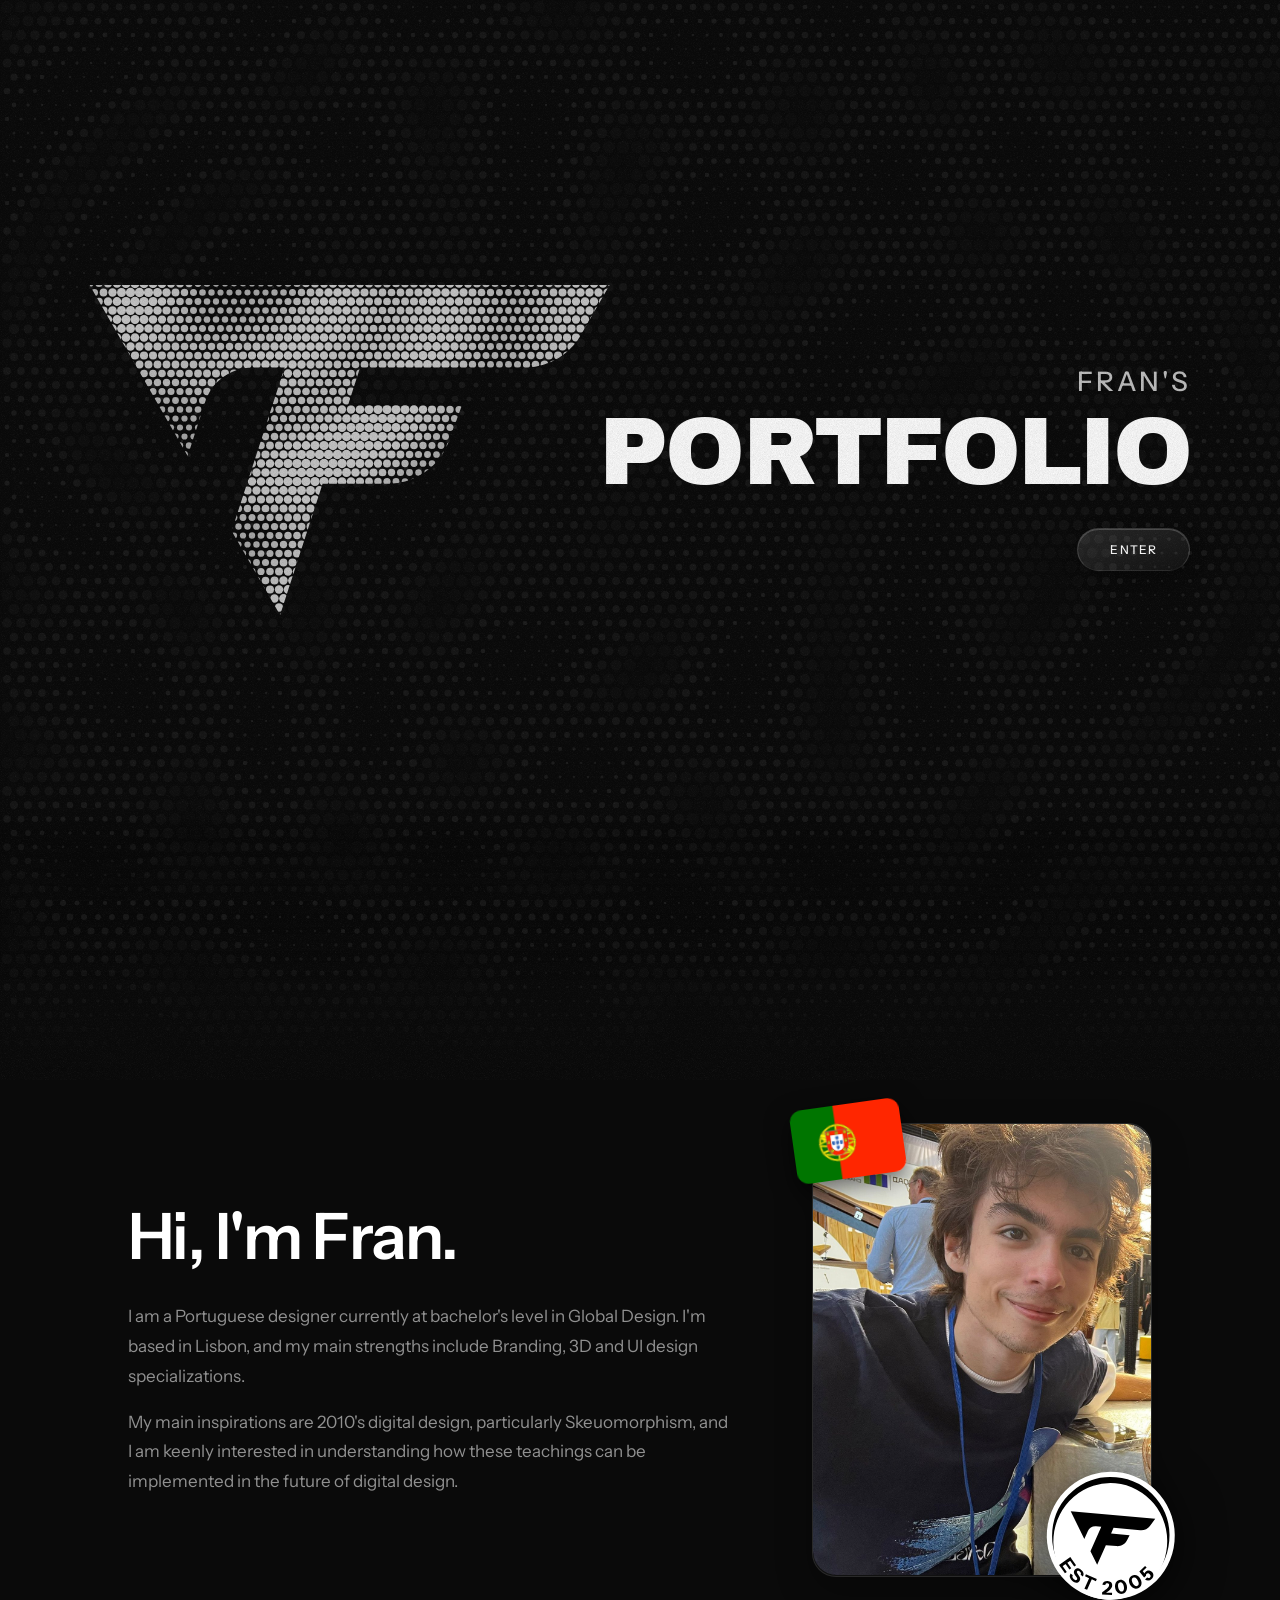
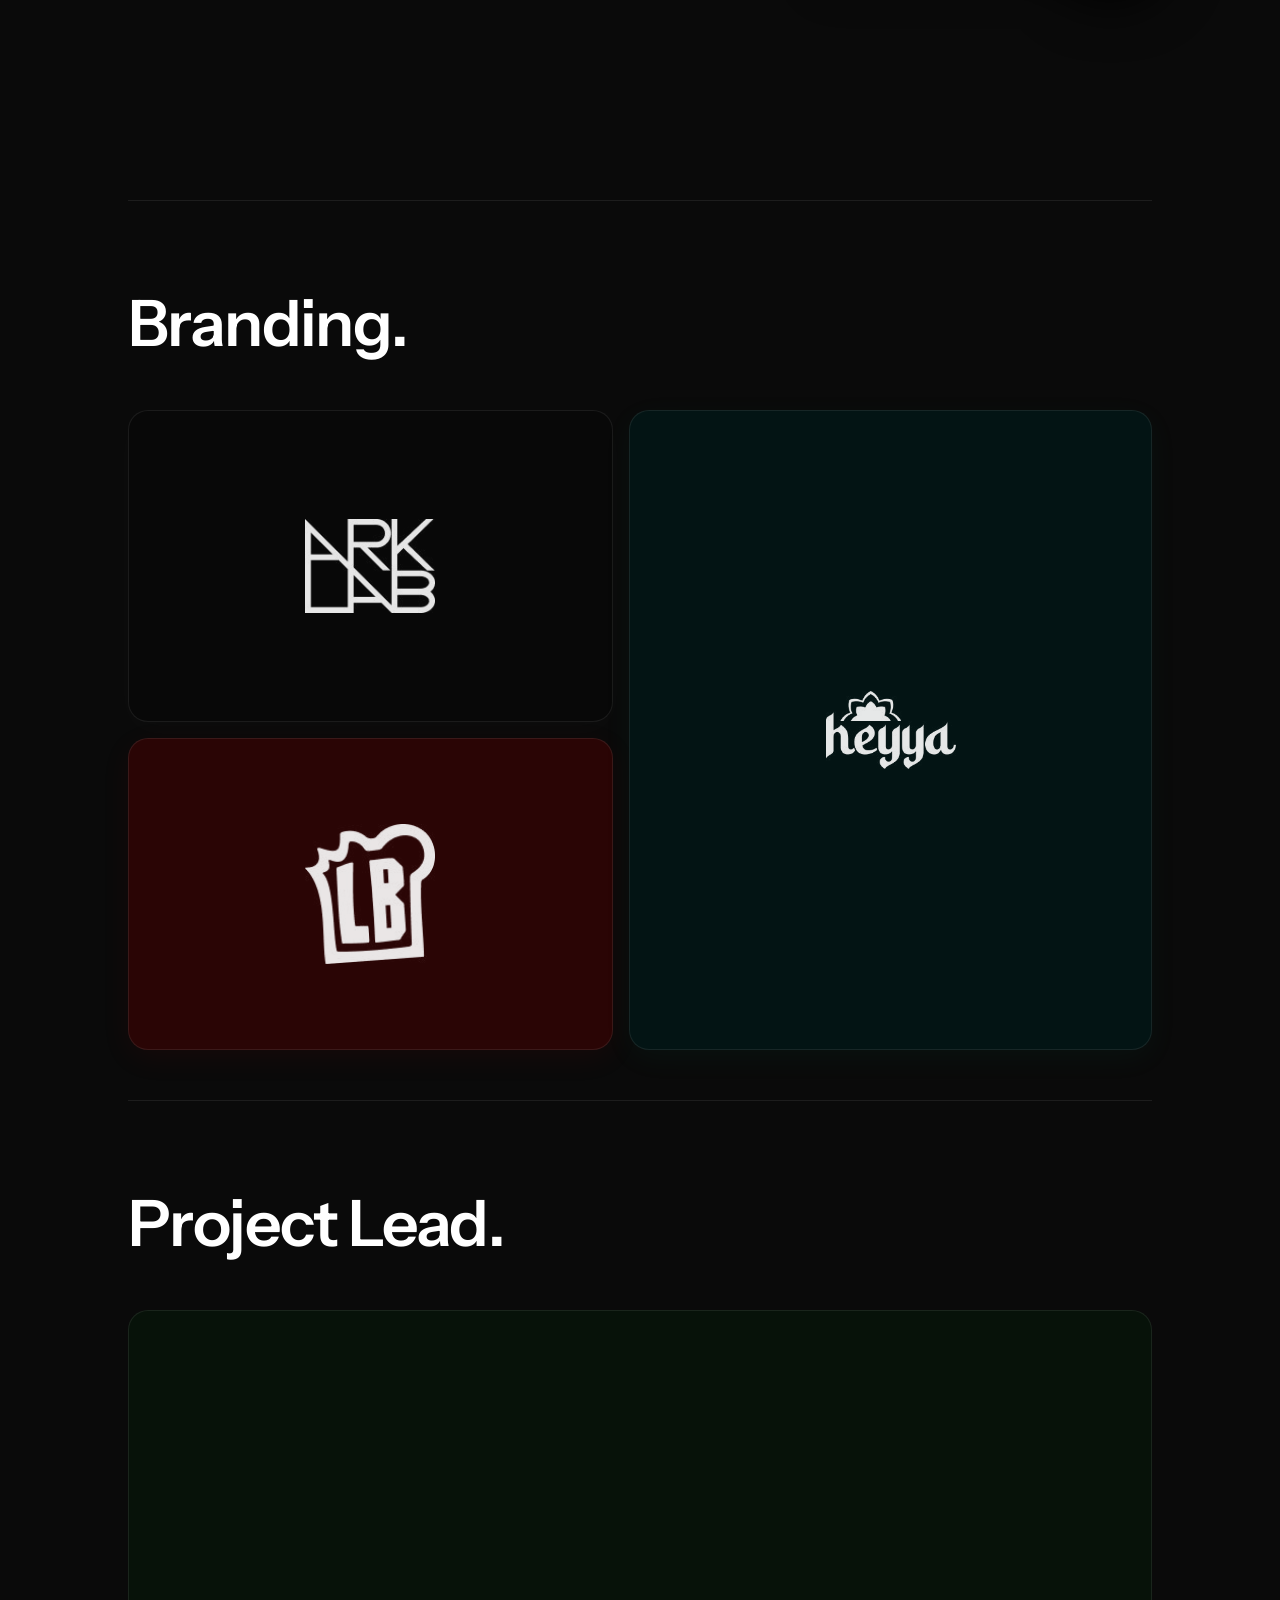
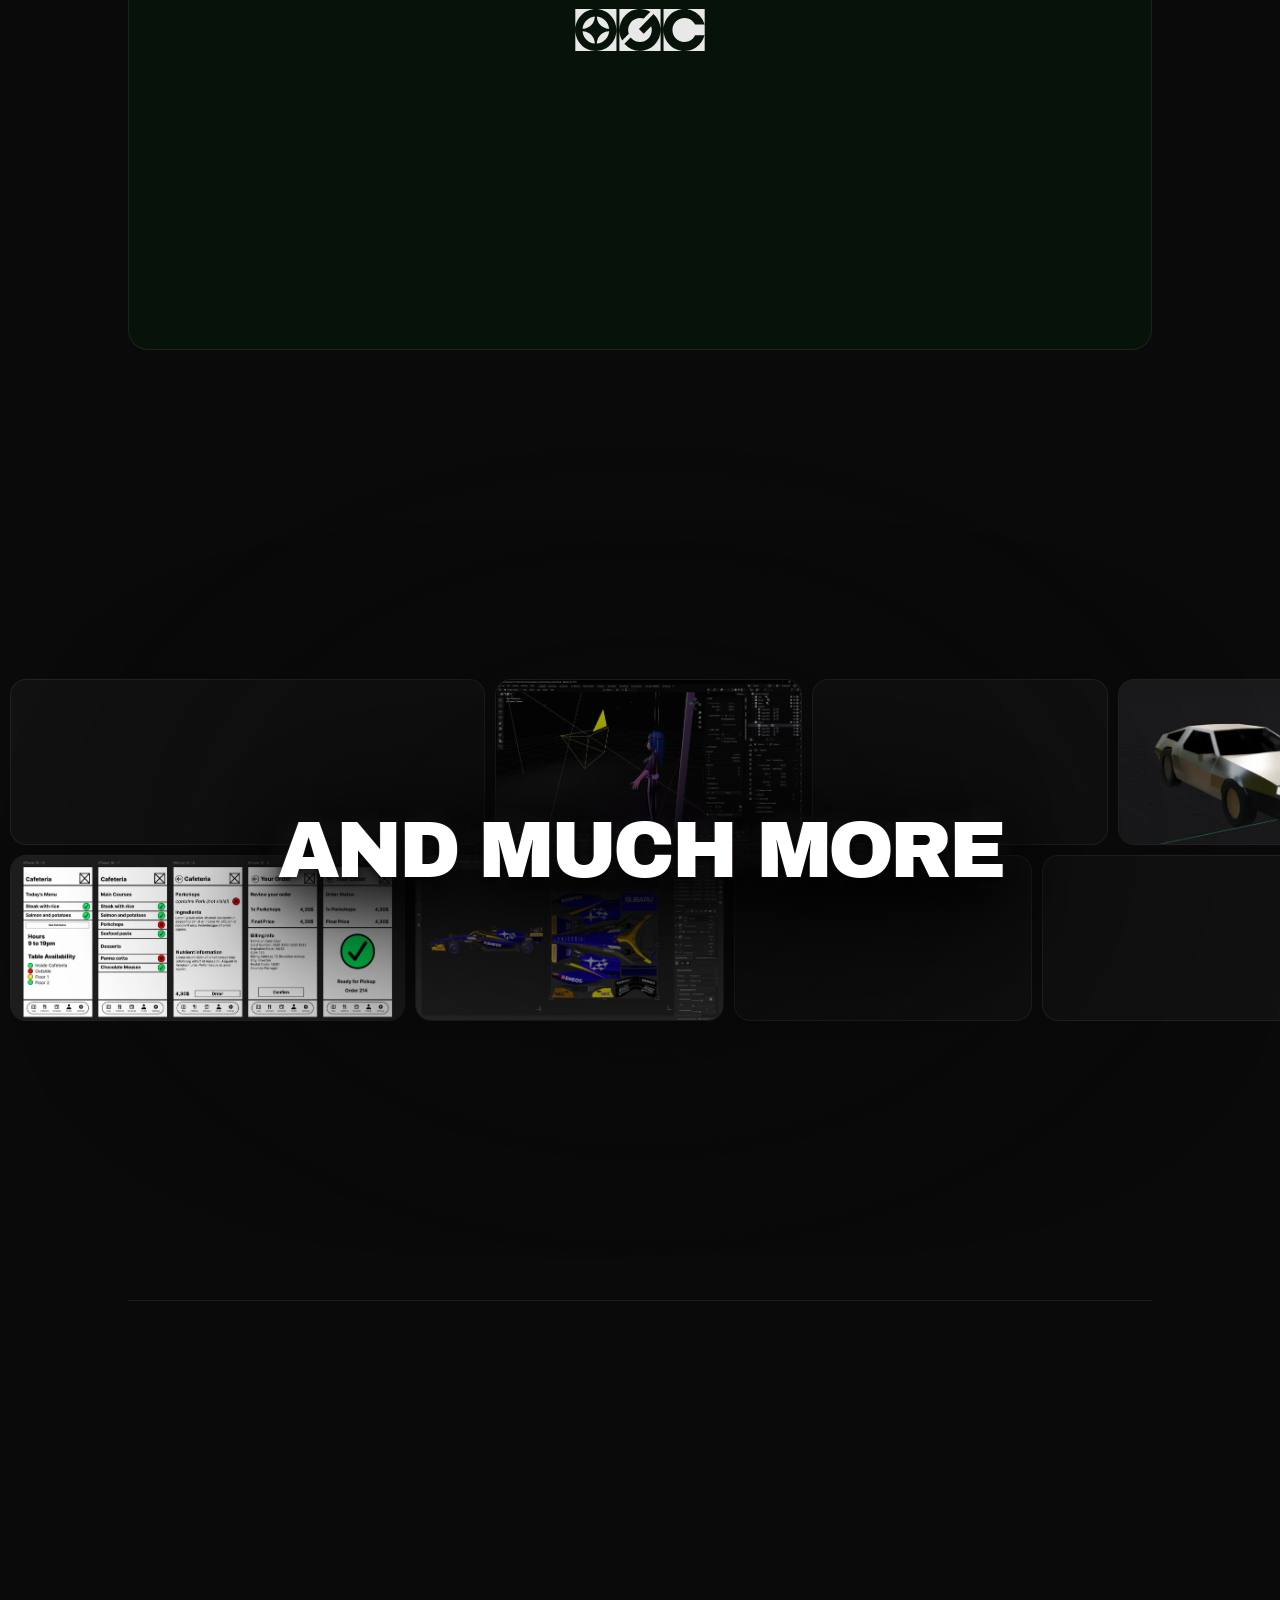
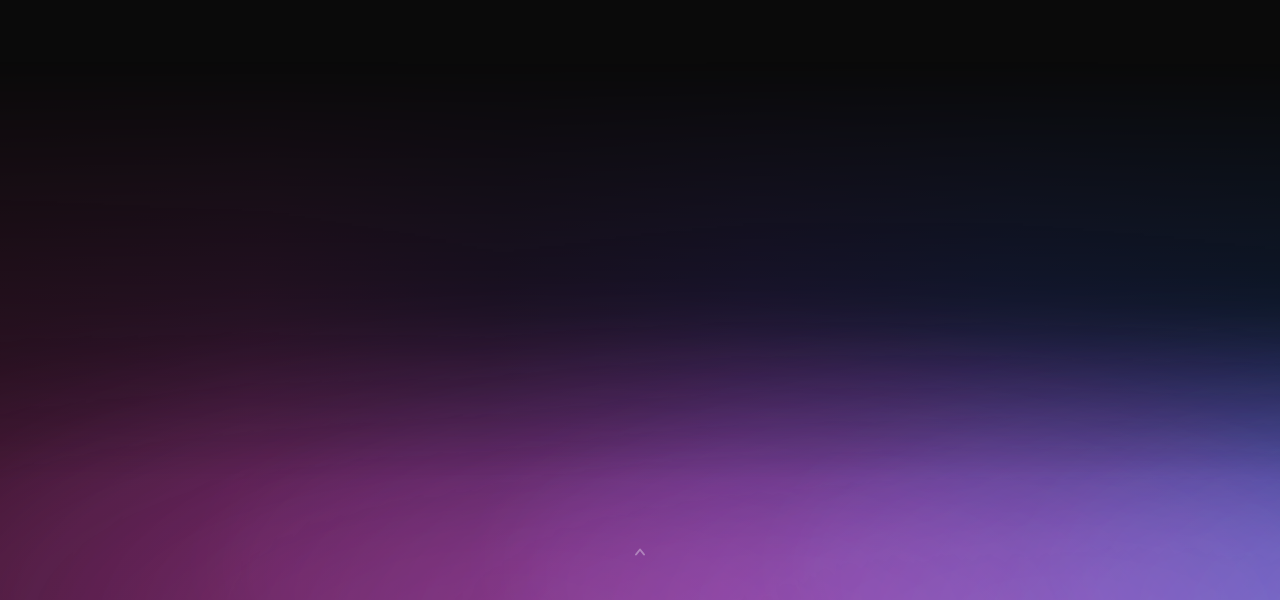
==== index.html @ d2d738ef "Drop the halftone spillover on mobile and stop its render loop #spill is the landing's halftone cont" ====
<!DOCTYPE html>
<html lang="en">
<head>
<meta charset="UTF-8">
<meta name="viewport" content="width=device-width, initial-scale=1.0">
<title>FRAN / Portfolio</title>
<link rel="icon" href="favicon.svg" type="image/svg+xml">
<link rel="icon" href="favicon-32.png" sizes="32x32" type="image/png">
<link rel="apple-touch-icon" href="apple-touch-icon.png">
<link rel="preconnect" href="https://fonts.googleapis.com">
<link rel="preconnect" href="https://fonts.gstatic.com" crossorigin>
<link href="https://fonts.googleapis.com/css2?family=Instrument+Sans:ital,wght@0,400;0,500;0,600;0,700;1,400&family=Archivo+Black&display=swap" rel="stylesheet">
<script>document.documentElement.classList.add('js');</script>
<style>
  *, *::before, *::after { box-sizing: border-box; margin: 0; padding: 0; }

  :root {
    --white: #ffffff;
    --black: #0a0a0a;
    --fg-muted: rgba(255,255,255,0.45);
    --fg-dim: rgba(255,255,255,0.2);
    --ease-out: cubic-bezier(0.22, 1, 0.36, 1);
  }

  html {
    scroll-behavior: smooth;
    scroll-snap-type: y proximity;
    scroll-padding-top: 0;
  }

  body {
    width: 100%;
    background: var(--black);
    font-family: 'Instrument Sans', sans-serif;
    color: var(--white);
    overflow-x: hidden;
  }

  /* ── Snap sections ── */
  .section {
    width: 100%;
    min-height: 100vh;
    min-height: 100svh;
    position: relative;
    scroll-snap-align: start;
    scroll-snap-stop: normal;
    scroll-margin-top: 0;
  }

  @media (min-width: 901px) and (min-height: 700px) {
    html { scroll-snap-type: y mandatory; }
    .section { scroll-snap-stop: always; }
  }

  /* ── Canvas (landing only) ── */
  #bg {
    position: absolute;
    inset: 0;
    width: 100%; height: 100%;
    z-index: 0;
    opacity: 0.82;
  }

  /* ── Full-page filmic grain ── */
  /* Oversized so the step-shifts never expose an edge; transform-only
     animation keeps it on the compositor (no per-frame JS, no repaint). */
  .grain {
    position: fixed;
    inset: -20%;
    z-index: 9999;
    pointer-events: none;
    opacity: 0.14;
    background-image: url("data:image/svg+xml,%3Csvg%20xmlns='http://www.w3.org/2000/svg'%20width='300'%20height='300'%3E%3Cfilter%20id='n'%3E%3CfeTurbulence%20type='fractalNoise'%20baseFrequency='0.9'%20numOctaves='3'%20stitchTiles='stitch'/%3E%3CfeColorMatrix%20type='saturate'%20values='0'/%3E%3CfeComponentTransfer%3E%3CfeFuncR%20type='gamma'%20amplitude='1'%20exponent='6'%20offset='0'/%3E%3CfeFuncG%20type='gamma'%20amplitude='1'%20exponent='6'%20offset='0'/%3E%3CfeFuncB%20type='gamma'%20amplitude='1'%20exponent='6'%20offset='0'/%3E%3C/feComponentTransfer%3E%3C/filter%3E%3Crect%20width='100%25'%20height='100%25'%20filter='url(%23n)'/%3E%3C/svg%3E");
    background-size: 220px 220px;
    background-repeat: repeat;
    will-change: transform;
    animation: grainShift 0.5s steps(1) infinite;
  }
  @keyframes grainShift {
    0%    { transform: translate(0, 0); }
    12.5% { transform: translate(-7%, -4%); }
    25%   { transform: translate(-3%, 6%); }
    37.5% { transform: translate(5%, -6%); }
    50%   { transform: translate(-8%, 5%); }
    62.5% { transform: translate(4%, 8%); }
    75%   { transform: translate(-5%, -7%); }
    87.5% { transform: translate(7%, 3%); }
    100%  { transform: translate(0, 0); }
  }
  @media (prefers-reduced-motion: reduce) {
    .grain { animation: none; }
  }

  /* ── Bottom colour wash ──
     A drifting aurora of coloured blooms rising from the bottom of the page.
     Sits at z-index -1 so it paints above the section's black background but
     stays behind the content, and the fixed grain layer (z 9999) still films
     over the top of it. Each bloom is its own element animated with transform
     only, so the whole thing rides the compositor — no per-frame repaint. */
  .bottom-glow {
    position: absolute;
    left: 0; right: 0; bottom: 0;
    height: min(62vh, 540px);
    z-index: -1;
    pointer-events: none;
    overflow: hidden;
    isolation: isolate;   /* keep the screen blending inside this layer */
    -webkit-mask-image: linear-gradient(to top, #000 0%, #000 22%, transparent 100%);
    mask-image: linear-gradient(to top, #000 0%, #000 22%, transparent 100%);
  }
  /* Continuous base sheet — the "body" of the substance. It never moves, so
     the field stays unbroken even when the drifting blooms thin out. */
  .bottom-glow::before {
    content: '';
    position: absolute;
    inset: 0;
    background: linear-gradient(95deg,
      rgba(150,42,112,0.30)  0%,
      rgba(168,55,160,0.28) 21%,
      rgba(140,68,205,0.22)  39%,
      rgba(105,78,232,0.26) 58%,
      rgba(66,98,246,0.26)   77%,
      rgba(42,118,255,0.22) 100%);
  }
  /* Blooms are wide, soft ellipses that sit mostly below the fold — only their
     diffuse upper halo shows, so no individual shape is readable. They light
     the sheet from underneath rather than floating on top of it. */
  .bottom-glow span {
    position: absolute;
    bottom: -38%;
    /* Oversized past the container for the same reason as .top-glow: an
       ellipse whose edge falls inside the visible area reads as a circle
       regardless of how gently its alpha ramps down. */
    /* Wide enough that the left/right edges sit off-screen, but not so tall
       that more of the bloom lands in the opaque part of the mask than before
       — that was washing out the contact form. The bottom edge is hidden by
       the -38% offset, the top by the mask's fade. */
    width: clamp(760px, 130vw, 1800px);
    height: clamp(360px, 54vh, 720px);
    border-radius: 50%;
    filter: blur(26px);
    /* colours add like light where they overlap, so the seams between blooms
       read as new hues rather than muddy stacked alpha */
    mix-blend-mode: screen;
    will-change: transform, opacity;
    /* a wandering circuit (not a ping-pong) so it never parks at an extreme,
       plus an offset brightness pulse so the colour mix keeps shifting */
    animation:
      glowDrift var(--dur) ease-in-out var(--delay) infinite,
      glowPulse calc(var(--dur) * 0.55) ease-in-out var(--delay) infinite alternate;
  }
  @keyframes glowDrift {
    0%   { transform: translate3d(0, 0, 0) scale(1); }
    25%  { transform: translate3d(var(--dx), var(--dy), 0) scale(var(--s1)); }
    50%  { transform: translate3d(calc(var(--dx) * -0.55), calc(var(--dy) * 1.5), 0) scale(var(--s2)); }
    75%  { transform: translate3d(calc(var(--dx) * -1), calc(var(--dy) * 0.35), 0) scale(var(--s1)); }
    100% { transform: translate3d(0, 0, 0) scale(1); }
  }
  @keyframes glowPulse {
    from { opacity: 0.62; }
    to   { opacity: 1; }
  }
  .bottom-glow span:nth-child(1) {
    left: -25%; --dur: 13s; --delay:  -2s; --dx:  11vw; --dy:  -7vh; --s1: 1.18; --s2: 0.90;
    background: radial-gradient(ellipse at 50% 62%,
      rgba(150,42,112,0.42) 0%,
      rgba(150,42,112,0.344) 20%,
      rgba(150,42,112,0.235) 38%,
      rgba(150,42,112,0.139) 55%,
      rgba(150,42,112,0.067) 70%,
      rgba(150,42,112,0.021) 84%,
      rgba(150,42,112,0) 100%);
  }
  .bottom-glow span:nth-child(2) {
    left: -5%;  --dur: 17s; --delay:  -7s; --dx: -10vw; --dy:  -9vh; --s1: 1.22; --s2: 0.88;
    background: radial-gradient(ellipse at 50% 62%,
      rgba(168,55,160,0.4) 0%,
      rgba(168,55,160,0.328) 20%,
      rgba(168,55,160,0.224) 38%,
      rgba(168,55,160,0.132) 55%,
      rgba(168,55,160,0.064) 70%,
      rgba(168,55,160,0.02) 84%,
      rgba(168,55,160,0) 100%);
  }
  .bottom-glow span:nth-child(3) {
    left: 18%;  --dur: 15s; --delay: -11s; --dx:  13vw; --dy:  -6vh; --s1: 1.15; --s2: 0.93;
    background: radial-gradient(ellipse at 50% 62%,
      rgba(140,68,205,0.34) 0%,
      rgba(140,68,205,0.279) 20%,
      rgba(140,68,205,0.19) 38%,
      rgba(140,68,205,0.112) 55%,
      rgba(140,68,205,0.054) 70%,
      rgba(140,68,205,0.017) 84%,
      rgba(140,68,205,0) 100%);
  }
  .bottom-glow span:nth-child(4) {
    left: 40%;  --dur: 19s; --delay:  -4s; --dx: -12vw; --dy:  -8vh; --s1: 1.20; --s2: 0.89;
    background: radial-gradient(ellipse at 50% 62%,
      rgba(105,78,232,0.38) 0%,
      rgba(105,78,232,0.312) 20%,
      rgba(105,78,232,0.213) 38%,
      rgba(105,78,232,0.125) 55%,
      rgba(105,78,232,0.061) 70%,
      rgba(105,78,232,0.019) 84%,
      rgba(105,78,232,0) 100%);
  }
  .bottom-glow span:nth-child(5) {
    left: 62%;  --dur: 14s; --delay: -13s; --dx:  10vw; --dy: -10vh; --s1: 1.17; --s2: 0.91;
    background: radial-gradient(ellipse at 50% 62%,
      rgba(66,98,246,0.38) 0%,
      rgba(66,98,246,0.312) 20%,
      rgba(66,98,246,0.213) 38%,
      rgba(66,98,246,0.125) 55%,
      rgba(66,98,246,0.061) 70%,
      rgba(66,98,246,0.019) 84%,
      rgba(66,98,246,0) 100%);
  }
  .bottom-glow span:nth-child(6) {
    left: 82%;  --dur: 16s; --delay:  -9s; --dx: -11vw; --dy:  -6vh; --s1: 1.19; --s2: 0.90;
    background: radial-gradient(ellipse at 50% 62%,
      rgba(42,118,255,0.32) 0%,
      rgba(42,118,255,0.262) 20%,
      rgba(42,118,255,0.179) 38%,
      rgba(42,118,255,0.106) 55%,
      rgba(42,118,255,0.051) 70%,
      rgba(42,118,255,0.016) 84%,
      rgba(42,118,255,0) 100%);
  }
  @media (prefers-reduced-motion: reduce) {
    .section-chevron svg { animation: none; }
    .bottom-glow span { animation: none; }
    .top-glow span { animation: none; }
  }

  /* ── Mobile hero top wash ──
     The mirror of .bottom-glow: same signature palette, same drifting blooms,
     flipped so the light spills down from the top edge instead of up from the
     bottom. Mobile only — the desktop hero keeps its halftone canvas, which is
     switched off on small screens because the ripple interaction it exists for
     is pointer-only and never fires on touch. Reuses the glowPulse keyframes
     already defined above; only the drift needed a downward variant. */
  .top-glow {
    display: none;
    position: absolute;
    left: 0; right: 0; top: 0;
    height: min(56vh, 440px);
    z-index: 0;
    pointer-events: none;
    overflow: hidden;
    isolation: isolate;
    -webkit-mask-image: linear-gradient(to bottom, #000 0%, #000 18%, transparent 100%);
    mask-image: linear-gradient(to bottom, #000 0%, #000 18%, transparent 100%);
  }
  @media (max-width: 900px) {
    .top-glow { display: block; }
  }
  .top-glow::before {
    content: '';
    position: absolute;
    inset: 0;
    background: linear-gradient(95deg,
      rgba(150,42,112,0.34)  0%,
      rgba(168,55,160,0.32) 21%,
      rgba(140,68,205,0.26)  39%,
      rgba(105,78,232,0.30) 58%,
      rgba(66,98,246,0.30)   77%,
      rgba(42,118,255,0.26) 100%);
  }
  .top-glow span {
    position: absolute;
    top: -38%;
    /* Deliberately larger than the container. At the old size the ellipses
       were smaller than the area they sat in, so their outer edge landed on
       screen and read as a visible circle no matter how soft the ramp was.
       Oversizing pushes every edge outside the mask; the blur then removes
       the residual Mach banding where two blooms cross. */
    width: clamp(560px, 155vw, 1250px);
    height: clamp(420px, 78vh, 820px);
    border-radius: 50%;
    filter: blur(26px);
    mix-blend-mode: screen;
    will-change: transform, opacity;
    animation:
      topGlowDrift var(--dur) ease-in-out var(--delay) infinite,
      glowPulse calc(var(--dur) * 0.55) ease-in-out var(--delay) infinite alternate;
  }
  @keyframes topGlowDrift {
    0%   { transform: translate3d(0, 0, 0) scale(1); }
    25%  { transform: translate3d(var(--dx), var(--dy), 0) scale(var(--s1)); }
    50%  { transform: translate3d(calc(var(--dx) * -0.55), calc(var(--dy) * 1.5), 0) scale(var(--s2)); }
    75%  { transform: translate3d(calc(var(--dx) * -1), calc(var(--dy) * 0.35), 0) scale(var(--s1)); }
    100% { transform: translate3d(0, 0, 0) scale(1); }
  }
  .top-glow span:nth-child(1) {
    left: -28%; --dur: 13s; --delay:  -2s; --dx:  11vw; --dy:  6vh; --s1: 1.18; --s2: 0.90;
    background: radial-gradient(ellipse at 50% 38%,
      rgba(150,42,112,0.46) 0%,
      rgba(150,42,112,0.377) 20%,
      rgba(150,42,112,0.258) 38%,
      rgba(150,42,112,0.152) 55%,
      rgba(150,42,112,0.074) 70%,
      rgba(150,42,112,0.023) 84%,
      rgba(150,42,112,0) 100%);
  }
  .top-glow span:nth-child(2) {
    left: -8%;  --dur: 17s; --delay:  -7s; --dx: -10vw; --dy:  8vh; --s1: 1.22; --s2: 0.88;
    background: radial-gradient(ellipse at 50% 38%,
      rgba(168,55,160,0.44) 0%,
      rgba(168,55,160,0.361) 20%,
      rgba(168,55,160,0.246) 38%,
      rgba(168,55,160,0.145) 55%,
      rgba(168,55,160,0.07) 70%,
      rgba(168,55,160,0.022) 84%,
      rgba(168,55,160,0) 100%);
  }
  .top-glow span:nth-child(3) {
    left: 14%;  --dur: 15s; --delay: -11s; --dx:  13vw; --dy:  5vh; --s1: 1.15; --s2: 0.93;
    background: radial-gradient(ellipse at 50% 38%,
      rgba(140,68,205,0.38) 0%,
      rgba(140,68,205,0.312) 20%,
      rgba(140,68,205,0.213) 38%,
      rgba(140,68,205,0.125) 55%,
      rgba(140,68,205,0.061) 70%,
      rgba(140,68,205,0.019) 84%,
      rgba(140,68,205,0) 100%);
  }
  .top-glow span:nth-child(4) {
    left: 38%;  --dur: 19s; --delay:  -4s; --dx: -12vw; --dy:  7vh; --s1: 1.20; --s2: 0.89;
    background: radial-gradient(ellipse at 50% 38%,
      rgba(105,78,232,0.42) 0%,
      rgba(105,78,232,0.344) 20%,
      rgba(105,78,232,0.235) 38%,
      rgba(105,78,232,0.139) 55%,
      rgba(105,78,232,0.067) 70%,
      rgba(105,78,232,0.021) 84%,
      rgba(105,78,232,0) 100%);
  }
  .top-glow span:nth-child(5) {
    left: 60%;  --dur: 14s; --delay: -13s; --dx:  10vw; --dy:  9vh; --s1: 1.17; --s2: 0.91;
    background: radial-gradient(ellipse at 50% 38%,
      rgba(66,98,246,0.42) 0%,
      rgba(66,98,246,0.344) 20%,
      rgba(66,98,246,0.235) 38%,
      rgba(66,98,246,0.139) 55%,
      rgba(66,98,246,0.067) 70%,
      rgba(66,98,246,0.021) 84%,
      rgba(66,98,246,0) 100%);
  }
  .top-glow span:nth-child(6) {
    left: 80%;  --dur: 16s; --delay:  -9s; --dx: -11vw; --dy:  6vh; --s1: 1.19; --s2: 0.90;
    background: radial-gradient(ellipse at 50% 38%,
      rgba(42,118,255,0.36) 0%,
      rgba(42,118,255,0.295) 20%,
      rgba(42,118,255,0.202) 38%,
      rgba(42,118,255,0.119) 55%,
      rgba(42,118,255,0.058) 70%,
      rgba(42,118,255,0.018) 84%,
      rgba(42,118,255,0) 100%);
  }

  /* ── Nav (hidden on landing, shown from about onward) ── */
  nav {
    position: fixed;
    top: 0; left: 0; right: 0;
    z-index: 200;
    display: flex;
    align-items: center;
    justify-content: space-between;
    padding: 20px 40px;
    transform: translateY(-100%);
    transition: transform 0.4s ease;
  }
  nav.visible {
    transform: translateY(0);
  }

  .nav-left {
    display: flex;
    align-items: center;
    gap: 18px;
  }

  .nav-page-title {
    font-size: clamp(22px, 3vw, 38px);
    font-weight: 700;
    font-family: 'Archivo Black', sans-serif;
    color: var(--white);
    letter-spacing: -0.02em;
    line-height: 1;
    text-transform: uppercase;
    opacity: 0;
    transform: translateY(6px);
    transition: opacity 0.3s ease, transform 0.3s ease;
  }
  .nav-page-title.visible {
    opacity: 1;
    transform: translateY(0);
  }

  .nav-links a.active {
    background: rgba(255,255,255,0.12);
    border-color: rgba(255,255,255,0.5);
    box-shadow:
      inset 0 1px 0 rgba(255,255,255,0.3),
      0 0 12px rgba(255,255,255,0.25),
      0 0 28px rgba(255,255,255,0.12),
      0 0 60px rgba(255,255,255,0.06);
  }

  .logo-circle {
    width: 44px; height: 44px;
    border-radius: 50%;
    background: #111;
    border: 1px solid rgba(255,255,255,0.2);
    display: flex; align-items: center; justify-content: center;
    overflow: hidden;
    flex-shrink: 0;
    padding: 5px;
  }
  .logo-circle img {
    width: 100%; height: 100%;
    object-fit: contain;
    display: block;
    /* Optical centering: the mark is top-heavy (centroid well above its
       bounding-box center), so nudge it down to sit balanced in the frame.
       Percentage resolves against the image's own height, so the nudge
       scales with the circle (44px desktop / 40px mobile) instead of
       over-correcting at the smaller size. */
    transform: translateY(9.4%);
  }

  .nav-right {
    display: flex;
    align-items: center;
    gap: 12px;
  }
  /* Collapse is transform-only (translate + opacity, both compositor
     properties) — no layout work per frame, so it can't stutter against
     the canvas loop. The pills and the toggle slide right together by
     --nav-collapse-dx; the pills exit through the clip / viewport edge.
     The 80px padding + negative margin gives the permanent overflow clip
     headroom on every side, so the active pill's glow (60px spread) is
     never cut off — no clip toggling, no pop. */
  .nav-links-collapse {
    overflow: hidden;
    padding: 80px;
    margin: -80px;
    pointer-events: none; /* the oversized box must not block the toggle */
    opacity: 1;
    transition: opacity 0.35s ease;
  }
  nav.nav-collapsed .nav-links-collapse {
    opacity: 0;
    /* keep pills tabbable-off once the slide finishes */
    visibility: hidden;
    transition: opacity 0.35s ease, visibility 0s linear 0.5s;
  }
  .nav-links {
    display: flex;
    gap: 8px;
    list-style: none;
    translate: 0 0;
    transition: translate 0.5s var(--ease-out);
  }
  nav.nav-collapsed .nav-links { translate: var(--nav-collapse-dx, 0px) 0; }
  nav:not(.nav-collapsed) .nav-links a { pointer-events: auto; }
  .nav-links li { flex: 0 0 auto; }
  .nav-links a {
    display: block;
    padding: 9px 20px;
    border-radius: 999px;
    border: 1px solid rgba(255,255,255,0.15);
    border-bottom-color: rgba(255,255,255,0.06);
    background: linear-gradient(160deg, rgba(255,255,255,0.13) 0%, rgba(255,255,255,0.04) 100%);
    box-shadow:
      inset 0 1px 0 rgba(255,255,255,0.22),
      inset 0 -1px 0 rgba(0,0,0,0.2),
      0 4px 16px rgba(0,0,0,0.35);
    color: var(--white);
    text-decoration: none;
    font-size: 13px;
    font-weight: 500;
    letter-spacing: 0.04em;
    text-transform: uppercase;
    backdrop-filter: blur(28px) saturate(180%) brightness(1.1);
    -webkit-backdrop-filter: blur(28px) saturate(180%) brightness(1.1);
    transition: background 0.2s, border-color 0.2s, box-shadow 0.2s;
  }
  .nav-links a:hover {
    background: linear-gradient(160deg, rgba(255,255,255,0.2) 0%, rgba(255,255,255,0.08) 100%);
    border-color: rgba(255,255,255,0.28);
    box-shadow:
      inset 0 1px 0 rgba(255,255,255,0.32),
      inset 0 -1px 0 rgba(0,0,0,0.15),
      0 6px 24px rgba(0,0,0,0.45);
  }

  /* Nav collapse toggle — ghost button: just a quiet chevron, no chrome.
     Same 40px hit area, but it only reveals itself on hover. */
  .nav-toggle {
    display: inline-flex;
    align-items: center;
    justify-content: center;
    flex-shrink: 0;
    width: 40px; height: 40px;
    padding: 0;
    border-radius: 999px;
    border: none;
    background: transparent;
    color: rgba(255,255,255,0.35);
    cursor: pointer;
    translate: 0 0;
    transition: color 0.2s, background 0.2s, transform 0.2s, translate 0.5s var(--ease-out);
  }
  /* slides right in sync with the pills, landing flush where they ended */
  nav.nav-collapsed .nav-toggle { translate: var(--nav-collapse-dx, 0px) 0; }
  .nav-toggle:hover {
    color: rgba(255,255,255,0.9);
    background: rgba(255,255,255,0.06);
  }
  .nav-toggle:active { transform: scale(0.94); }
  .nav-toggle:focus-visible {
    outline: 1px solid rgba(255,255,255,0.4);
    outline-offset: 2px;
    color: rgba(255,255,255,0.9);
  }
  /* When collapsed it's the only control left — keep it findable */
  nav.nav-collapsed .nav-toggle { color: rgba(255,255,255,0.55); }

  /* Back-to-top — same ghost language as the nav toggle, pinned at the
     bottom of the last section; native anchor + smooth scroll */
  .back-to-top {
    position: absolute;
    left: 50%;
    /* env() keeps this clear of the browser's own bottom chrome on mobile,
       where a toolbar that appears on scroll would otherwise sit on top of it.
       The 0px fallback means desktop is unaffected. */
    bottom: calc(28px + env(safe-area-inset-bottom, 0px));
    translate: -50% 0;
    display: inline-flex;
    align-items: center;
    justify-content: center;
    width: 40px; height: 40px;
    border-radius: 999px;
    color: rgba(255,255,255,0.35);
    transition: color 0.2s, background 0.2s, transform 0.2s;
  }
  .back-to-top:hover {
    color: rgba(255,255,255,0.9);
    background: rgba(255,255,255,0.06);
  }
  .back-to-top:active { transform: scale(0.94); }

  /* Section-to-section chevron — the same ghost circle as the two controls
     above, so it reads as part of the set rather than a new kind of button.
     Mobile only: on desktop the nav pills already do this, and the sections
     are one viewport tall there anyway. Pinned to the bottom of its own
     section rather than the viewport, so on the taller sections (about, work)
     it appears exactly when you reach the end of the content — which is when
     you'd want it — instead of hovering over text you're still reading. */
  .section-chevron {
    display: none;
    position: absolute;
    left: 50%;
    bottom: 20px;
    translate: -50% 0;
    align-items: center;
    justify-content: center;
    width: 44px; height: 44px;
    border-radius: 999px;
    color: rgba(255,255,255,0.35);
    /* Above .bento-overlay (z-index 4), which is inset:0 across its whole
       section and would otherwise paint its vignette over the chevron. */
    z-index: 6;
    transition: color 0.2s, background 0.2s;
  }
  .section-chevron:active {
    color: rgba(255,255,255,0.9);
    background: rgba(255,255,255,0.06);
  }
  .section-chevron:focus-visible {
    outline: 1px solid rgba(255,255,255,0.4);
    outline-offset: 2px;
    color: rgba(255,255,255,0.9);
  }
  @media (max-width: 900px) {
    .section-chevron { display: inline-flex; }
    /* Clear of the browser's bottom toolbar, same reasoning as .back-to-top. */
    .section-chevron { bottom: calc(32px + env(safe-area-inset-bottom, 0px)); }
    /* #contact's bottom padding is set further down, next to the other mobile
       #contact rule — a base #contact rule later in this stylesheet carries
       the same specificity, so anything set here loses on source order. */
    .back-to-top { bottom: calc(92px + env(safe-area-inset-bottom, 0px)); }
  }
  /* A slow nudge rather than a bounce — enough to read as "there's more below"
     without competing with the content above it. */
  .section-chevron svg { animation: chevronNudge 2.6s ease-in-out infinite; }
  @keyframes chevronNudge {
    0%, 100% { transform: translateY(0); }
    50%      { transform: translateY(3px); }
  }
  .back-to-top:focus-visible {
    outline: 1px solid rgba(255,255,255,0.4);
    outline-offset: 2px;
    color: rgba(255,255,255,0.9);
  }
  .nav-toggle svg {
    display: block;
    transition: transform 0.45s var(--ease-out);
  }
  /* Chevron points right when expanded (collapse →), flips left when collapsed */
  nav.nav-collapsed .nav-toggle svg { transform: rotate(180deg); }

  @media (prefers-reduced-motion: reduce) {
    .nav-links-collapse, .nav-links, .nav-toggle, .nav-toggle svg { transition: none; }
  }

  /* ── Landing section ── */
  #landing {
    display: flex;
    flex-direction: column;
    overflow: hidden;
  }

  .hero {
    flex: 1;
    display: flex;
    flex-direction: column;
    justify-content: center;
    align-items: flex-end;
    padding: 120px 7% 80px;
    text-align: right;
    position: relative;
    z-index: 1;
  }

  /* The F mark, shown only on mobile. On desktop the halftone canvas draws it
     into the background; with that canvas off on small screens it has to be a
     real element, so the hero can compose it with the title as one group
     instead of the two sitting at opposite ends of the screen. */
  .hero-mark {
    display: none;
    width: clamp(112px, 34vw, 168px);
    height: auto;
    margin-bottom: clamp(24px, 5vh, 40px);
    opacity: 0.96;
  }

  .hero-title {
    font-size: clamp(52px, 7.5vw, 110px);
    font-weight: 600;
    line-height: 1.0;
    letter-spacing: -0.03em;
    margin: 0 0 28px;
    opacity: 0;
    transform: translateY(12px);
    filter: blur(4px);
    font-family: 'Instrument Sans', sans-serif;
    animation: heroReveal 0.68s 0.12s var(--ease-out) forwards;
  }
  .hero-title .greeting {
    display: block;
    font-size: 0.28em;
    font-weight: 500;
    letter-spacing: 0.1em;
    color: rgba(255,255,255,0.75);
    text-transform: uppercase;
    font-family: 'Instrument Sans', sans-serif;
    margin-bottom: 8px;
  }
  .hero-title .name {
    display: block;
    text-transform: uppercase;
    font-family: 'Archivo Black', sans-serif;
    font-weight: 400;
  }

  .hero-cta {
    opacity: 0;
    transform: translateY(10px);
    animation: heroReveal 0.58s 0.3s var(--ease-out) forwards;
  }
  .btn-enter {
    display: inline-flex;
    align-items: center;
    justify-content: center;
    gap: 10px;
    padding: 13px 32px;
    border-radius: 999px;
    border: 1px solid rgba(255,255,255,0.15);
    border-bottom-color: rgba(255,255,255,0.06);
    background: linear-gradient(160deg, rgba(255,255,255,0.13), rgba(255,255,255,0.04));
    box-shadow: inset 0 1px 0 rgba(255,255,255,0.2), 0 4px 16px rgba(0,0,0,0.28);
    color: var(--white);
    font: 500 12px 'Instrument Sans', sans-serif;
    letter-spacing: 0.1em;
    text-transform: uppercase;
    text-decoration: none;
    cursor: pointer;
    backdrop-filter: blur(24px) saturate(160%);
    -webkit-backdrop-filter: blur(24px) saturate(160%);
    transition: transform 0.2s ease, background 0.2s ease, border-color 0.2s ease, box-shadow 0.2s ease;
  }
  .btn-enter:hover {
    transform: translateY(-2px);
    background: linear-gradient(160deg, rgba(255,255,255,0.2), rgba(255,255,255,0.08));
    border-color: rgba(255,255,255,0.28);
    box-shadow: inset 0 1px 0 rgba(255,255,255,0.28), 0 6px 20px rgba(0,0,0,0.32);
  }
  .btn-enter:active { transform: scale(0.97); }

  /* ── Inner sections (about, work, contact) ── */
  .inner-section {
    display: flex;
    flex-direction: column;
    justify-content: center;
    padding: 120px 10%;
    position: relative;
    z-index: 2;
    background: var(--black);
  }

  /* Frosted blur transition at the top of the first inner section */
  #about::before {
    content: '';
    position: absolute;
    top: -80px;
    left: 0; right: 0;
    height: 160px;
    background: linear-gradient(to bottom, transparent, var(--black));
    backdrop-filter: blur(12px);
    -webkit-backdrop-filter: blur(12px);
    mask-image: linear-gradient(to bottom, transparent 0%, black 100%);
    -webkit-mask-image: linear-gradient(to bottom, transparent 0%, black 100%);
    z-index: 2;
    pointer-events: none;
  }

  /* Live continuation of the landing matrix — a seamless spillover that
     fades into the first inner section. Drawn by the same canvas loop. */
  #spill {
    position: absolute;
    top: 0;
    left: 0;
    right: 0;
    width: 100%;
    height: 220px;
    z-index: 3;
    opacity: 0.82;
    pointer-events: none;
    -webkit-mask-image: linear-gradient(to bottom, #000 0%, #000 10%, transparent 80%);
    mask-image: linear-gradient(to bottom, #000 0%, #000 10%, transparent 80%);
  }

  .section-label {
    display: none;
    font-size: 11px;
    font-weight: 500;
    letter-spacing: 0.18em;
    text-transform: uppercase;
    color: var(--fg-muted);
    margin-bottom: 40px;
    opacity: 1;
    transform: none;
  }
  .js .section-label {
    opacity: 0;
    transition: opacity 0.6s var(--ease-out), transform 0.6s var(--ease-out);
    transform: translateY(16px);
  }
  .js .section-label.in-view {
    opacity: 1;
    transform: translateY(0);
  }

  .section-heading {
    font-size: clamp(36px, 5vw, 72px);
    font-weight: 600;
    letter-spacing: -0.025em;
    line-height: 1.05;
    margin-bottom: 32px;
    max-width: 900px;
    opacity: 1;
    transform: none;
  }
  .js .section-heading {
    opacity: 0;
    transition: opacity 0.72s var(--ease-out), transform 0.72s var(--ease-out);
    transition-delay: var(--reveal-delay, 0.08s);
    transform: translateY(24px);
  }
  .js .section-heading.in-view {
    opacity: 1;
    transform: translateY(0);
  }

  .section-body {
    font-size: 17px;
    font-weight: 400;
    line-height: 1.75;
    color: rgba(255,255,255,0.55);
    max-width: 600px;
    opacity: 1;
    transform: none;
  }
  .js .section-body {
    opacity: 0;
    transition: opacity 0.72s var(--ease-out), transform 0.72s var(--ease-out);
    transition-delay: var(--reveal-delay, 0.16s);
    transform: translateY(24px);
  }
  .js .section-body.in-view {
    opacity: 1;
    transform: translateY(0);
  }

  /* section divider line — not on about (it has blur transition) */
  .inner-section:not(#about)::before {
    content: '';
    position: absolute;
    top: 0; left: 10%; right: 10%;
    height: 1px;
    background: rgba(255,255,255,0.08);
  }

  /* ── Animations ── */
  @keyframes fadeUp {
    from { opacity: 0; transform: translateY(20px); }
    to   { opacity: 1; transform: translateY(0); }
  }

  @keyframes heroReveal {
    from { opacity: 0; transform: translateY(12px); filter: blur(4px); }
    to   { opacity: 1; transform: translateY(0); filter: blur(0); }
  }

  .reveal-item {
    opacity: 1;
    translate: 0 0;
    scale: 1;
  }
  .js .reveal-item {
    opacity: 0;
    translate: 0 28px;
    scale: 0.985;
    filter: blur(5px);
    transition:
      opacity 0.78s var(--ease-out),
      translate 0.78s var(--ease-out),
      scale 0.78s var(--ease-out),
      filter 0.78s var(--ease-out);
    transition-delay: var(--reveal-delay, 0s);
  }
  .js .reveal-item.in-view {
    opacity: 1;
    translate: 0 0;
    scale: 1;
    filter: blur(0);
  }

  /* ── Work grid ── */
  .work-grid {
    display: grid;
    grid-template-columns: 1fr 1.08fr;
    gap: 16px;
    width: 100%;
    flex: 1;
    min-height: 0;
    max-height: calc(100vh - 260px);
    margin-top: 20px;
    overflow: visible;
  }

  .work-col-left {
    display: flex;
    flex-direction: column;
    gap: 16px;
    min-height: 0;
    overflow: visible;
  }

  .work-card {
    border-radius: 20px;
    overflow: hidden;
    border: 1px solid rgba(255,255,255,0.08);
    flex: 1;
    min-height: 0;
    position: relative;
    display: flex;
    align-items: center;
    justify-content: center;
    transition: transform 0.35s ease, border-color 0.35s ease;
    cursor: default;
  }
  .work-card[data-href] { cursor: pointer; }
  .work-card[data-href]:focus-visible {
    outline: 1px solid rgba(255,255,255,0.4);
    outline-offset: 4px;
  }
  .work-card:hover {
    transform: translateY(-2px);
    border-color: rgba(255,255,255,0.18);
  }
  .work-card img {
    width: 55%;
    max-width: 130px;
    height: auto;
    object-fit: contain;
    opacity: 0.9;
    mix-blend-mode: screen;
    transition: opacity 0.3s;
  }
  .work-card:hover img { opacity: 1; }

  .card-hover-overlay {
    position: absolute;
    bottom: 0; left: 0; right: 0;
    padding: 28px 20px 18px;
    background: linear-gradient(to top, rgba(0,0,0,0.85) 0%, transparent 100%);
    opacity: 0;
    transition: opacity 0.3s ease;
    display: flex;
    align-items: flex-end;
    border-radius: 0 0 20px 20px;
  }
  .work-card:hover .card-hover-overlay {
    opacity: 1;
  }
  .card-hover-title {
    font-size: 13px;
    font-family: 'Instrument Sans', sans-serif;
    font-weight: 500;
    letter-spacing: 0.06em;
    text-transform: uppercase;
    color: rgba(255,255,255,0.9);
  }

  .work-card-tall {
    height: 100%;
    flex: unset;
  }

  #card-arklab {
    background: #080808;
    box-shadow: 0 8px 30px rgba(255,255,255,0.02);
  }
  #card-arklab:hover {
    box-shadow: 0 10px 40px rgba(255,255,255,0.04);
  }
  #card-lb {
    background: #2a0505;
    box-shadow: 0 8px 30px rgba(180,20,20,0.07);
  }
  #card-lb:hover {
    box-shadow: 0 10px 40px rgba(200,30,30,0.12);
  }
  #card-heyya {
    background: #031414;
    box-shadow: 0 8px 30px rgba(0,180,140,0.05);
  }
  #card-heyya:hover {
    box-shadow: 0 10px 40px rgba(0,200,160,0.1);
  }


  /* ── About layout ── */
  .about-text {
    flex: 1;
    min-width: 0;
  }

  .about-image {
    flex: 0 0 340px;
    max-width: 340px;
  }

  .about-card-shell {
    width: 100%;
    overflow: visible;
  }

  .about-card {
    --portrait-x: 0px;
    --portrait-y: 0px;
    --portrait-scale: 1;
    --flag-x: 0px;
    --flag-y: 0px;
    --badge-x: 0px;
    --badge-y: 0px;
    --spot-x: 50%;
    --spot-y: 50%;
    position: relative;
    border-radius: 24px;
    overflow: visible;
    border: 1px solid rgba(255,255,255,0.1);
    background: #111;
    aspect-ratio: 3/4;
    transform-style: preserve-3d;
    box-shadow: 0 14px 36px rgba(0,0,0,0.28);
    transition: transform 0.38s var(--ease-out), box-shadow 0.38s ease;
    will-change: auto;
  }
  .about-card::after {
    content: '';
    position: absolute;
    inset: 0;
    z-index: 2;
    border-radius: 24px;
    pointer-events: none;
    opacity: 0;
    background: radial-gradient(circle at var(--spot-x) var(--spot-y), rgba(255,255,255,0.15), transparent 42%);
    mix-blend-mode: soft-light;
    transition: opacity 0.35s ease;
  }
  .about-card.is-reacting {
    box-shadow: 0 18px 42px rgba(0,0,0,0.38);
    will-change: transform;
  }
  .about-card.is-reacting::after {
    opacity: 0.72;
  }

  .about-photo-frame {
    position: absolute;
    inset: 0;
    overflow: hidden;
    border-radius: 24px;
  }

  .about-photo {
    width: 100%;
    height: 100%;
    object-fit: cover;
    object-position: center top;
    display: block;
    border-radius: 24px;
    transform: translate3d(var(--portrait-x), var(--portrait-y), 0) scale(var(--portrait-scale));
    transition: transform 0.32s var(--ease-out);
    will-change: transform;
  }

  .about-flag {
    position: absolute;
    top: -20px;
    left: -20px;
    width: 110px;
    height: 74px;
    border-radius: 12px;
    overflow: hidden;
    box-shadow: 0 8px 24px rgba(0,0,0,0.6);
    z-index: 3;
    transform: translate3d(var(--flag-x), var(--flag-y), 28px) rotate(-8deg);
    transition: transform 0.34s var(--ease-out);
  }
  .about-flag img {
    width: 100%;
    height: 100%;
    object-fit: cover;
    display: block;
  }

  .about-logo-badge {
    position: absolute;
    bottom: -30px;
    right: -30px;
    width: 140px;
    height: 140px;
    z-index: 3;
    filter: drop-shadow(0 8px 24px rgba(0,0,0,0.7));
    transform: translate3d(var(--badge-x), var(--badge-y), 36px);
    transition: transform 0.36s var(--ease-out);
  }
  .about-logo-badge img {
    width: 100%;
    height: 100%;
    display: block;
  }





  #card-pl-1 {
    background: #071209;
    border: 1px solid rgba(255,255,255,0.08);
  }

  /* ── Bento wall ── */
  #bento {
    overflow: hidden;
    padding: 0;
    display: flex;
    flex-direction: column;
    justify-content: center;
    position: relative;
    background: var(--black);
  }

  .bento-label { display: none; }

  .bento-wall {
    display: flex;
    flex-direction: column;
    gap: 10px;
    padding: 10px;
    pointer-events: none;
  }

  .bento-row {
    display: flex;
    width: max-content;
    gap: 10px;
    will-change: transform;
  }

  .bento-row:nth-child(odd)  { animation: scrollLeft  28s linear infinite; }
  .bento-row:nth-child(even) { animation: scrollRight 32s linear infinite; }
  #bento:not(.glitch-active) .bento-row { animation-play-state: paused; }
  #bento.glitch-active .bento-row { animation-play-state: running; }

  @keyframes scrollLeft  { from { transform: translate3d(0, 0, 0); } to { transform: translate3d(calc(-50% - 5px), 0, 0); } }
  @keyframes scrollRight { from { transform: translate3d(calc(-50% - 5px), 0, 0); } to { transform: translate3d(0, 0, 0); } }

  /* Hovering a tile stops only that row (pointer-events are enabled on the
     cards, so :hover still resolves on the row that contains them). */
  @media (hover: hover) and (pointer: fine) {
    #bento.glitch-active .bento-row:hover { animation-play-state: paused; }
    .bento-card { pointer-events: auto; }
    .bento-card:hover { border-color: rgba(255,255,255,0.22); }
  }

  .bento-card {
    border-radius: 16px;
    border: 1px solid rgba(255,255,255,0.07);
    flex-shrink: 0;
    overflow: hidden;
    background: rgba(255,255,255,0.03);
    /* Width comes from each tile's aspect-ratio (set inline). Height scales
       gently with the viewport so a row's unique run stays wider than the
       screen — that's what stops a row looping back on itself on screen. */
    height: clamp(140px, 13vw, 260px);
    transition: border-color 0.25s ease;
  }
  .bento-card.is-empty { width: 260px; }

  .bento-card img,
  .bento-card video {
    width: 100%;
    height: 100%;
    object-fit: cover;
    display: block;
  }

  /* Cursor tooltip */
  .bento-tip {
    position: fixed;
    left: 0; top: 0;
    z-index: 500;
    pointer-events: none;
    display: flex;
    align-items: baseline;
    gap: 8px;
    padding: 8px 14px;
    border-radius: 999px;
    border: 1px solid rgba(255,255,255,0.15);
    border-bottom-color: rgba(255,255,255,0.06);
    background: linear-gradient(160deg, rgba(255,255,255,0.13), rgba(255,255,255,0.04));
    box-shadow: inset 0 1px 0 rgba(255,255,255,0.2), 0 6px 22px rgba(0,0,0,0.5);
    backdrop-filter: blur(24px) saturate(160%);
    -webkit-backdrop-filter: blur(24px) saturate(160%);
    white-space: nowrap;
    opacity: 0;
    transition: opacity 0.18s ease;
  }
  .bento-tip.visible { opacity: 1; }
  .bento-tip-label {
    font-size: 10px;
    font-weight: 500;
    letter-spacing: 0.18em;
    text-transform: uppercase;
    color: rgba(255,255,255,0.45);
  }
  .bento-tip-kind {
    font-size: 12px;
    font-weight: 500;
    letter-spacing: 0.06em;
    text-transform: uppercase;
    color: var(--white);
  }
  @media (prefers-reduced-motion: reduce) {
    .bento-tip { transition: none; }
  }

  .bento-overlay {
    position: absolute;
    inset: 0;
    z-index: 4;
    display: grid;
    place-items: center;
    pointer-events: none;
    background: radial-gradient(ellipse at center, rgba(10,10,10,0.48) 0%, rgba(10,10,10,0.2) 34%, transparent 64%);
  }

  .glitch-frame {
    position: relative;
    max-width: calc(100% - 40px);
    overflow: visible;
    padding: 10px 16px;
    margin: -10px -16px;
    isolation: isolate;
    /* no `contain: paint` here — it would clip the soft shadow below */
    transform: translateZ(0);
  }

  /* Layered, wide-radius shadow: a diffuse pool of darkness rather than a hard
     drop, so the headline lifts off the moving wall behind it.
     NOTE the second selector — `.js .reveal-item.in-view` sets `filter:blur(0)`
     at higher specificity, which would otherwise wipe this out once the
     element reveals (that's why the old drop-shadow never actually showed). */
  .glitch-frame,
  .js .glitch-frame.reveal-item.in-view {
    filter:
      drop-shadow(0 10px 30px rgba(0,0,0,0.55))
      drop-shadow(0 26px 70px rgba(0,0,0,0.6))
      drop-shadow(0 0 110px rgba(0,0,0,0.5));
  }

  .glitch-text {
    position: relative;
    display: block;
    color: var(--white);
    font-family: 'Archivo Black', sans-serif;
    font-size: clamp(34px, 6.2vw, 88px);
    font-weight: 400;
    line-height: 0.92;
    letter-spacing: -0.045em;
    text-transform: uppercase;
    white-space: nowrap;
    text-shadow:
      0 4px 12px rgba(0,0,0,0.8),
      0 14px 44px rgba(0,0,0,0.8),
      0 24px 80px rgba(0,0,0,0.6),
      0 0 34px rgba(255,255,255,0.16),
      -1px 0 rgba(90,235,255,0.2),
      1px 0 rgba(255,90,165,0.18);
    animation: none;
  }
  .glitch-text::before,
  .glitch-text::after {
    content: attr(data-text);
    position: absolute;
    inset: 0;
    pointer-events: none;
    opacity: 0;
    mix-blend-mode: screen;
    backface-visibility: hidden;
    will-change: transform, clip-path, opacity;
  }
  .glitch-text::before {
    color: rgba(90,235,255,0.82);
    text-shadow: -3px 0 rgba(90,235,255,0.38);
    animation: none;
  }
  .glitch-text::after {
    color: rgba(255,90,165,0.78);
    text-shadow: 3px 0 rgba(255,90,165,0.34);
    animation: none;
  }

  #bento.glitch-active .glitch-text {
    animation: glitchJitter 3.4s steps(1, end) infinite;
  }
  #bento.glitch-active .glitch-text::before {
    animation: glitchCyan 3.1s -0.4s steps(1, end) infinite;
  }
  #bento.glitch-active .glitch-text::after {
    animation: glitchMagenta 3.7s -1.1s steps(1, end) infinite;
  }

  @keyframes glitchCyan {
    0%, 24%, 28%, 54%, 59%, 81%, 86%, 100% { opacity: 0; transform: translate(0); clip-path: inset(0); }
    25% { opacity: 0.7; transform: translate(-7px, 1px) skewX(-3deg); clip-path: inset(8% 0 68% 0); }
    26% { opacity: 0.45; transform: translate(5px, -1px); clip-path: inset(58% 0 14% 0); }
    27% { opacity: 0.28; transform: translate(-3px, 0); clip-path: inset(36% 0 42% 0); }
    55% { opacity: 0.58; transform: translate(6px, -1px) skewX(2deg); clip-path: inset(72% 0 5% 0); }
    56% { opacity: 0.32; transform: translate(-5px, 1px); clip-path: inset(18% 0 54% 0); }
    57%, 58% { opacity: 0.18; transform: translate(2px, 0); clip-path: inset(45% 0 34% 0); }
    82% { opacity: 0.62; transform: translate(-6px, 0); clip-path: inset(28% 0 47% 0); }
    83% { opacity: 0.38; transform: translate(5px, 1px); clip-path: inset(78% 0 3% 0); }
    84%, 85% { opacity: 0.2; transform: translate(-2px, -1px); clip-path: inset(4% 0 76% 0); }
  }
  @keyframes glitchMagenta {
    0%, 18%, 23%, 46%, 50%, 73%, 78%, 100% { opacity: 0; transform: translate(0); clip-path: inset(0); }
    19% { opacity: 0.62; transform: translate(7px, -1px) skewX(3deg); clip-path: inset(64% 0 10% 0); }
    20% { opacity: 0.42; transform: translate(-5px, 1px); clip-path: inset(14% 0 63% 0); }
    21%, 22% { opacity: 0.22; transform: translate(3px, 0); clip-path: inset(42% 0 35% 0); }
    47% { opacity: 0.55; transform: translate(-7px, 1px); clip-path: inset(76% 0 4% 0); }
    48%, 49% { opacity: 0.3; transform: translate(4px, -1px); clip-path: inset(24% 0 50% 0); }
    74% { opacity: 0.66; transform: translate(6px, 0) skewX(-2deg); clip-path: inset(7% 0 72% 0); }
    75% { opacity: 0.4; transform: translate(-5px, -1px); clip-path: inset(53% 0 20% 0); }
    76%, 77% { opacity: 0.2; transform: translate(2px, 1px); clip-path: inset(31% 0 43% 0); }
  }
  @keyframes glitchJitter {
    0%, 41%, 45%, 66%, 70%, 88%, 92%, 100% { transform: translate(0) skewX(0); filter: none; }
    42% { transform: translate(2px, -1px) skewX(-1deg); filter: contrast(1.18); }
    43% { transform: translate(-2px, 1px) skewX(1deg); }
    44% { transform: translate(1px, 0); }
    67% { transform: translate(-1px, -1px) skewX(1deg); filter: brightness(1.18); }
    68% { transform: translate(2px, 1px); }
    69% { transform: translate(-1px, 0); }
    89% { transform: translate(1px, 1px) skewX(-1deg); }
    90% { transform: translate(-2px, 0); filter: contrast(1.2); }
    91% { transform: translate(1px, -1px); }
  }


  nav::before {
    content: '';
    position: fixed;
    top: 0; left: 0; right: 0;
    height: 110px;
    background: linear-gradient(to bottom, rgba(10,10,10,0.92) 0%, transparent 100%);
    z-index: -1;
    pointer-events: none;
    opacity: 0;
    transition: opacity 0.4s ease;
  }
  nav.visible::before {
    opacity: 1;
  }

  .work-card {
    transform-style: preserve-3d;
    will-change: transform;
  }
  .work-card .card-shine {
    position: absolute;
    inset: 0;
    border-radius: 20px;
    pointer-events: none;
    opacity: 0;
    transition: opacity 0.3s;
    background: radial-gradient(circle at 50% 50%, rgba(255,255,255,0.12) 0%, transparent 65%);
    mix-blend-mode: screen;
  }
  .work-card:hover .card-shine {
    opacity: 1;
  }

  /* Contact form */
  #contact {
    justify-content: flex-start;
    padding-top: clamp(104px, 12vh, 136px);
    padding-bottom: clamp(48px, 7vh, 80px);
  }
  #contact .section-heading { margin-bottom: 14px; }
  #contact .section-body { max-width: 720px; }
  .contact-form-shell {
    width: 100%;
    margin-top: clamp(24px, 3.4vh, 34px);
    border: 1px solid rgba(255,255,255,0.08);
    border-radius: 20px;
    background: linear-gradient(145deg, rgba(255,255,255,0.045), rgba(255,255,255,0.015));
    box-shadow: 0 12px 36px rgba(0,0,0,0.28);
    backdrop-filter: blur(12px);
    -webkit-backdrop-filter: blur(12px);
    padding: clamp(20px, 2.5vw, 30px);
  }
  .contact-form-grid {
    display: grid;
    grid-template-columns: 1fr 1fr;
    gap: clamp(14px, 1.5vw, 16px);
  }
  .contact-field--wide { grid-column: 1 / -1; }
  .contact-field label {
    display: block;
    margin-bottom: 8px;
    color: rgba(255,255,255,0.48);
    font-size: 12px;
    font-weight: 500;
    letter-spacing: 0.06em;
    text-transform: uppercase;
  }
  .contact-field input[type="text"],
  .contact-field input[type="email"],
  .contact-field textarea {
    width: 100%;
    border: 1px solid rgba(255,255,255,0.09);
    border-radius: 14px;
    background: rgba(255,255,255,0.025);
    box-shadow: none;
    color: var(--white);
    font: 400 16px/1.45 'Instrument Sans', sans-serif;
    padding: 0.82em 1em;
    transition: border-color 0.2s ease, background 0.2s ease, box-shadow 0.2s ease;
  }
  .contact-field textarea {
    min-height: 118px;
    resize: vertical;
  }
  .contact-field input:focus,
  .contact-field textarea:focus {
    outline: none;
    border-color: rgba(255,255,255,0.28);
    background: rgba(255,255,255,0.045);
    box-shadow: 0 0 0 3px rgba(255,255,255,0.045);
  }
  .contact-field input[type="file"] {
    width: 100%;
    color: rgba(255,255,255,0.46);
    font: 400 13px 'Instrument Sans', sans-serif;
    padding: 0.35em 0;
  }
  .contact-field input[type="file"]::file-selector-button {
    margin-right: 12px;
    padding: 0.72em 1.2em;
    border: 1px solid rgba(255,255,255,0.15);
    border-bottom-color: rgba(255,255,255,0.06);
    border-radius: 999px;
    background: linear-gradient(160deg, rgba(255,255,255,0.13), rgba(255,255,255,0.04));
    box-shadow: inset 0 1px 0 rgba(255,255,255,0.2), 0 4px 14px rgba(0,0,0,0.24);
    color: var(--white);
    font: 500 11px 'Instrument Sans', sans-serif;
    letter-spacing: 0.1em;
    text-transform: uppercase;
    cursor: pointer;
    transition: background 0.2s ease, border-color 0.2s ease;
  }
  .contact-field input[type="file"]::file-selector-button:hover {
    background: linear-gradient(160deg, rgba(255,255,255,0.19), rgba(255,255,255,0.07));
    border-color: rgba(255,255,255,0.26);
  }
  .contact-form-actions {
    display: flex;
    align-items: center;
    justify-content: space-between;
    gap: 18px;
    margin-top: clamp(18px, 2.4vh, 24px);
  }
  .contact-form-note {
    color: rgba(255,255,255,0.4);
    font-size: 12px;
  }
  .contact-submit {
    display: inline-flex;
    align-items: center;
    justify-content: center;
    min-width: 112px;
    padding: 13px 32px;
    border: 1px solid rgba(255,255,255,0.15);
    border-bottom-color: rgba(255,255,255,0.06);
    border-radius: 999px;
    background: linear-gradient(160deg, rgba(255,255,255,0.13), rgba(255,255,255,0.04));
    box-shadow: inset 0 1px 0 rgba(255,255,255,0.2), 0 4px 16px rgba(0,0,0,0.28);
    color: var(--white);
    font: 500 12px 'Instrument Sans', sans-serif;
    letter-spacing: 0.1em;
    text-transform: uppercase;
    cursor: pointer;
    backdrop-filter: blur(24px) saturate(160%);
    -webkit-backdrop-filter: blur(24px) saturate(160%);
    transition: transform 0.2s ease, background 0.2s ease, border-color 0.2s ease, box-shadow 0.2s ease;
  }
  .contact-submit:hover {
    transform: translateY(-2px);
    background: linear-gradient(160deg, rgba(255,255,255,0.2), rgba(255,255,255,0.08));
    border-color: rgba(255,255,255,0.28);
    box-shadow: inset 0 1px 0 rgba(255,255,255,0.28), 0 6px 20px rgba(0,0,0,0.32);
  }
  .contact-submit:active { transform: scale(0.97); }
  .contact-submit:disabled { cursor: wait; opacity: 0.62; transform: none; }
  .contact-notice {
    display: none;
    margin-bottom: 18px;
    padding: 0.9em 1.1em;
    border: 1px solid rgba(153,255,184,0.2);
    border-radius: 12px;
    background: rgba(90,210,125,0.08);
    color: #dff5e4;
    font-size: 14px;
  }
  .contact-notice.error {
    border-color: rgba(255,140,140,0.22);
    background: rgba(255,100,100,0.07);
    color: #ffd6d6;
  }
  .contact-honeypot {
    position: absolute !important;
    left: -5000px !important;
    width: 1px;
    height: 1px;
    overflow: hidden;
  }

  :focus-visible {
    outline: 2px solid rgba(255,255,255,0.9);
    outline-offset: 4px;
  }

  @media (max-height: 820px) and (min-width: 901px) {
    #contact { padding-top: 92px; padding-bottom: 19px; }
    #contact .section-heading { font-size: clamp(34px, 4.4vw, 58px); }
    .contact-form-shell { margin-top: 18px; padding: 20px 22px; }
    .contact-form-grid { gap: 12px 18px; }
    .contact-field textarea { min-height: 86px; }
    .contact-form-actions { margin-top: 14px; }
  }

  @media (max-width: 900px) {
    html { scroll-snap-type: y proximity; }
    nav { padding: 16px 18px; }
    .nav-page-title { display: none; }
    .logo-circle { width: 40px; height: 40px; }
    .nav-links { gap: 5px; }
    /* min-height keeps these at a comfortable thumb target (~44px) */
    .nav-links a {
      padding: 8px 12px;
      font-size: 10px;
      min-height: 42px;
      display: flex;
      align-items: center;
    }
    .nav-toggle, .back-to-top { width: 44px; height: 44px; }
    /* Purpose-built mobile hero: mark, title and nothing else, centred as one
       group. The old rule pinned this to flex-end while the canvas drew the
       mark up at the top, leaving ~400px of dead space between them. */
    .hero {
      align-items: center;
      justify-content: center;
      /* Asymmetric on purpose. Geometric centring measures out even (275px
         above, 273px below) but reads top-heavy, because the gradient puts
         real visual mass in the upper third and the lower half is empty.
         Extra top padding drops the group just under true centre to
         counterweight it. */
      padding: clamp(140px, 22vh, 200px) 9% clamp(88px, 14vh, 120px);
      text-align: center;
    }
    .hero-mark { display: block; }
    /* The canvas exists for a pointer ripple that never fires on touch, so on
       mobile it is pure cost — the top wash replaces it. #spill is the same
       halftone continuing down into #about to hide the seam between the two;
       with the landing canvas gone it has nothing to continue from and reads
       as a stray band of dots over the heading. */
    #landing #bg, #spill { display: none; }
    /* The chevron at the bottom of the section is the scroll cue now, so the
       Enter pill would be a second control saying the same thing. */
    .hero-cta { display: none; }
    .inner-section { padding: 104px 7% 72px; }
    #about {
      flex-direction: column !important;
      align-items: flex-start !important;
      gap: 52px !important;
    }
    .about-image { width: min(100%, 340px); flex-basis: auto; align-self: center; }
    .about-logo-badge { right: -12px; width: 116px; height: 116px; }
    .about-flag { left: -10px; }
    /* Bottom padding reserves room for the chevron, which occupies the lowest
       62px of its section (44px tall at an 18px offset). At the old 48px the
       work cards ran underneath it. */
    #work, #project-lead {
      padding-top: 96px !important;
      padding-bottom: calc(104px + env(safe-area-inset-bottom, 0px)) !important;
    }
    /* #about needs more than the others: .about-logo-badge is absolutely
       positioned at bottom:-30px, so it hangs below the photo's own box and
       padding alone under-counts by that much. */
    #about { padding-bottom: calc(132px + env(safe-area-inset-bottom, 0px)) !important; }
    .work-grid { grid-template-columns: 1fr; max-height: none; overflow: visible; }
    .work-col-left { display: grid; grid-template-columns: 1fr 1fr; }
    .work-card { min-height: 250px; }
    .work-card-tall { min-height: 360px; }
    /* Mobile browser toolbars overlay the layout viewport and are NOT reported
       by env(safe-area-inset-bottom) — that covers the notch and home indicator
       only, and reads 0px in ordinary Safari. So the clearance has to be a real
       number, sized for a toolbar (~50px) plus room to breathe. env() stays on
       top for devices that do have a home indicator.
       This has to live here rather than with the other mobile rules above: the
       base #contact rule sets padding-bottom too, at equal specificity, and it
       appears later in the stylesheet — so it wins anywhere earlier than this. */
    #contact {
      padding-top: 104px;
      padding-bottom: calc(150px + env(safe-area-inset-bottom, 0px));
    }
  }

  /* Reclaim horizontal room so the pills still fit beside the logo+toggle */
  @media (max-width: 420px) {
    nav { padding: 16px 14px; }
    .nav-left { gap: 12px; }
    .nav-right { gap: 8px; }
    .nav-links a { padding: 8px 10px; }
  }

  @media (max-width: 640px) {
    /* 15vw put "Portfolio" within a few px of the edges at 375px — nine wide
       characters in Archivo Black is the constraint here, not the box. */
    .hero-title { font-size: clamp(38px, 12vw, 64px); }
    .work-col-left { grid-template-columns: 1fr; }
    .work-card, .work-card-tall { min-height: 270px; }
    .contact-form-grid { grid-template-columns: 1fr; }
    .contact-field--wide { grid-column: auto; }
    .contact-form-actions { align-items: stretch; flex-direction: column; }
    .contact-submit { width: 100%; }
    .contact-form-note { order: 2; text-align: center; }
    .glitch-frame { max-width: calc(100% - 28px); padding: 8px 12px; margin: -8px -12px; }
    .glitch-text { font-size: clamp(28px, 8.8vw, 42px); }
  }

  @media (prefers-reduced-motion: reduce) {
    html { scroll-behavior: auto; scroll-snap-type: none; }
    *, *::before, *::after {
      animation-duration: 0.01ms !important;
      animation-iteration-count: 1 !important;
      transition-duration: 0.01ms !important;
      scroll-behavior: auto !important;
    }
    .section-label,
    .section-heading,
    .section-body,
    .reveal-item {
      opacity: 1 !important;
      transform: none !important;
      translate: 0 0 !important;
      scale: 1 !important;
      filter: none !important;
    }
    .bento-row { animation: none !important; transform: none !important; }
    .about-card,
    .about-photo,
    .about-flag,
    .about-logo-badge {
      transform: none !important;
    }
    .about-flag { transform: rotate(-8deg) !important; }
    .glitch-text { animation: none !important; }
    .glitch-text::before,
    .glitch-text::after {
      animation: none !important;
      opacity: 0 !important;
    }
  }
</style>
</head>
<body>

<!-- Full-page filmic grain (subtle animated noise over everything) -->
<div class="grain" aria-hidden="true"></div>

<!-- Fixed nav, hidden on landing -->
<nav id="main-nav">
  <div class="nav-left">
    <div class="logo-circle">
      <img src="[data-uri]" alt="Logo">
    </div>
    <span class="nav-page-title" id="nav-page-title"></span>
  </div>
  <div class="nav-right">
    <button class="nav-toggle" id="nav-toggle" type="button" aria-label="Collapse navigation" aria-expanded="true" aria-controls="nav-links-collapse">
      <svg viewBox="0 0 16 16" width="16" height="16" fill="none" stroke="currentColor" stroke-width="2" stroke-linecap="round" stroke-linejoin="round" aria-hidden="true">
        <polyline points="6 4 11 8 6 12"></polyline>
      </svg>
    </button>
    <div class="nav-links-collapse" id="nav-links-collapse">
      <ul class="nav-links" id="nav-links">
        <li><a href="#about">About</a></li>
        <li><a href="#work">Work</a></li>
        <li><a href="#contact">Contact</a></li>
      </ul>
    </div>
  </div>
</nav>

<!-- ── LANDING ── -->
<section class="section" id="landing">
  <canvas id="bg"></canvas>
  <div class="top-glow" aria-hidden="true">
    <span></span><span></span><span></span><span></span><span></span><span></span>
  </div>
  <div class="hero">
    <img class="hero-mark" src="[data-uri]" alt="" aria-hidden="true">
    <h1 class="hero-title">
      <span class="greeting">Fran's</span>
      <span class="name">Portfolio</span>
    </h1>
    <div class="hero-cta">
      <a href="#about" class="btn-enter">Enter</a>
    </div>
  </div>
  <a class="section-chevron" href="#about" aria-label="Scroll to about">
    <svg viewBox="0 0 16 16" width="16" height="16" fill="none" stroke="currentColor" stroke-width="2" stroke-linecap="round" stroke-linejoin="round" aria-hidden="true">
      <polyline points="4 5.5 8 10.5 12 5.5"></polyline>
    </svg>
  </a>
</section>

<!-- ── ABOUT ── -->
<section class="section inner-section" id="about" style="flex-direction: row; align-items: center; gap: 8%;">
  <canvas id="spill" aria-hidden="true"></canvas>
  <div class="about-text">
    <p class="section-label">About me</p>
    <h2 class="section-heading">Hi, I'm Fran.</h2>
    <p class="section-body">I am a Portuguese designer currently at bachelor's level in Global Design. I'm based in Lisbon, and my main strengths include Branding, 3D and UI design specializations.</p>
    <p class="section-body" style="margin-top: 16px;">My main inspirations are 2010's digital design, particularly Skeuomorphism, and I am keenly interested in understanding how these teachings can be implemented in the future of digital design.</p>
  </div>
  <div class="about-image">
    <div class="about-card-shell reveal-item" style="--reveal-delay: 0.14s;">
      <div class="about-card">
        <div class="about-photo-frame">
      <img class="about-photo" src="[data-uri]" alt="Fran">
        </div>
      <div class="about-flag">
        <img src="[data-uri]" alt="Portugal">
      </div>
      <div class="about-logo-badge">
        <img src="[data-uri]" alt="Logo Badge">
      </div>
      </div>
    </div>
  </div>
  <a class="section-chevron" href="#work" aria-label="Scroll to work">
    <svg viewBox="0 0 16 16" width="16" height="16" fill="none" stroke="currentColor" stroke-width="2" stroke-linecap="round" stroke-linejoin="round" aria-hidden="true">
      <polyline points="4 5.5 8 10.5 12 5.5"></polyline>
    </svg>
  </a>
</section>

<!-- ── WORK: BRANDING ── -->
<section class="section inner-section" id="work" style="padding-top: 80px; padding-bottom: 40px; display: flex; flex-direction: column;">
  <p class="section-label">Work</p>
  <h2 class="section-heading">Branding.</h2>
  <div class="work-grid">
    <div class="work-col-left">
      <div class="work-card reveal-item" id="card-arklab" data-href="arklab/" style="--reveal-delay: 0.06s;">
        <img src="[data-uri]" alt="ARK LAB">
        <div class="card-hover-overlay"><span class="card-hover-title">ARK LAB</span></div>
      </div>
      <div class="work-card reveal-item" id="card-lb" data-href="lunchbreak/" style="--reveal-delay: 0.14s;">
        <img src="[data-uri]" alt="LB">
        <div class="card-hover-overlay"><span class="card-hover-title">Lunchbreak Studios</span></div>
      </div>
    </div>
    <div class="work-col-right">
      <div class="work-card work-card-tall reveal-item" id="card-heyya" data-href="heyya/" style="--reveal-delay: 0.11s;">
        <img src="[data-uri]" alt="Heyya">
        <div class="card-hover-overlay"><span class="card-hover-title">Heyya</span></div>
      </div>
    </div>
  </div>
  <a class="section-chevron" href="#project-lead" aria-label="Scroll to more work">
    <svg viewBox="0 0 16 16" width="16" height="16" fill="none" stroke="currentColor" stroke-width="2" stroke-linecap="round" stroke-linejoin="round" aria-hidden="true">
      <polyline points="4 5.5 8 10.5 12 5.5"></polyline>
    </svg>
  </a>
</section>

<!-- ── WORK: PROJECT LEAD ── -->
<section class="section inner-section" id="project-lead" style="padding-top: 80px; padding-bottom: 40px; display: flex; flex-direction: column;">
  <h2 class="section-heading">Project Lead.</h2>
  <div class="work-grid" style="grid-template-columns: 1fr;">
    <div class="work-card reveal-item" id="card-pl-1" data-href="ogc/" style="--reveal-delay: 0.08s;">
      <img src="[data-uri]" alt="Oriente Green Campus">
      <div class="card-hover-overlay"><span class="card-hover-title">Oriente Green Campus</span></div>
    </div>
  </div>
  <a class="section-chevron" href="#bento" aria-label="Scroll to more">
    <svg viewBox="0 0 16 16" width="16" height="16" fill="none" stroke="currentColor" stroke-width="2" stroke-linecap="round" stroke-linejoin="round" aria-hidden="true">
      <polyline points="4 5.5 8 10.5 12 5.5"></polyline>
    </svg>
  </a>
</section>


<!-- ── BENTO ── -->
<section class="section" id="bento">
  <p class="bento-label">Technical work</p>
  <div class="bento-wall reveal-item" id="bento-wall"></div>
  <div class="bento-overlay">
    <div class="glitch-frame reveal-item" style="--reveal-delay: 0.18s;">
      <h2 class="glitch-text" data-text="AND MUCH MORE">And much more</h2>
    </div>
  </div>
  <a class="section-chevron" href="#contact" aria-label="Scroll to contact">
    <svg viewBox="0 0 16 16" width="16" height="16" fill="none" stroke="currentColor" stroke-width="2" stroke-linecap="round" stroke-linejoin="round" aria-hidden="true">
      <polyline points="4 5.5 8 10.5 12 5.5"></polyline>
    </svg>
  </a>
</section>

<!-- ── CONTACT ── -->
<section class="section inner-section" id="contact">
  <div class="bottom-glow" aria-hidden="true">
    <span></span><span></span><span></span><span></span><span></span><span></span>
  </div>
  <p class="section-label">Contact</p>
  <h2 class="section-heading">Let's make something.</h2>
  <p class="section-body">Use this form to shoot me a message. I reply when available and will get back to you as soon as possible.</p>

  <div class="contact-form-shell reveal-item" style="--reveal-delay: 0.18s;">
    <div id="contact-notice" class="contact-notice" role="status" aria-live="polite"></div>

    <form
      id="contact-form"
      action="https://usebasin.com/f/dd1014e52170"
      method="POST"
      enctype="multipart/form-data"
      accept-charset="UTF-8"
      data-basin-form
    >
      <div class="contact-honeypot" aria-hidden="true">
        <label for="company">Company (leave blank)</label>
        <input id="company" type="text" name="company" tabindex="-1" autocomplete="off">
      </div>

      <div class="contact-form-grid">
        <div class="contact-field">
          <label for="first_name">First name</label>
          <input id="first_name" name="first_name" type="text" autocomplete="given-name" required>
        </div>

        <div class="contact-field">
          <label for="last_name">Last name</label>
          <input id="last_name" name="last_name" type="text" autocomplete="family-name" required>
        </div>

        <div class="contact-field">
          <label for="email">Email (for reply)</label>
          <input id="email" name="email" type="email" autocomplete="email" placeholder="you@example.com">
        </div>

        <div class="contact-field">
          <label for="subject">Subject</label>
          <input id="subject" name="subject" type="text" required>
        </div>

        <div class="contact-field contact-field--wide">
          <label for="message">Message</label>
          <textarea id="message" name="message" required></textarea>
        </div>

        <div class="contact-field contact-field--wide">
          <label for="attachment">Attachment (optional, max 10MB)</label>
          <input id="attachment" name="attachment" type="file" accept=".pdf,.doc,.docx,.zip,.png,.jpg,.jpeg,.gif,.mp4,.mov">
        </div>
      </div>

      <div class="contact-form-actions">
        <span class="contact-form-note">Your details are only used to reply.</span>
        <button class="contact-submit" type="submit">Send message</button>
      </div>
    </form>
  </div>

  <a class="back-to-top" href="#landing" aria-label="Back to top">
    <svg viewBox="0 0 16 16" width="16" height="16" fill="none" stroke="currentColor" stroke-width="2" stroke-linecap="round" stroke-linejoin="round" aria-hidden="true">
      <polyline points="4 10.5 8 5.5 12 10.5"></polyline>
    </svg>
  </a>
</section>

<script>
const canvas = document.getElementById('bg');
const ctx = canvas.getContext('2d');
const spillCanvas = document.getElementById('spill');
const spillCtx = spillCanvas ? spillCanvas.getContext('2d') : null;
const SPILL_H = 220; // must match #spill CSS height
const landingSurface = document.getElementById('landing');
const reduceLandingMotion = window.matchMedia('(prefers-reduced-motion: reduce)').matches;

const palettes = {
  default: ['#ffffff', '#aaaaaa', '#555555', '#1a1a1a'],
};

let W, H, cols, rows;
let t = 0;
let gridSize = window.innerWidth < 700 ? 16 : 14;
let palette = palettes.default;

// ── Ripple trail system ──
const ripples = [];
let lastMX = -9999, lastMY = -9999;

landingSurface.addEventListener('pointermove', e => {
  if (reduceLandingMotion || e.pointerType === 'touch') return;
  const rect = landingSurface.getBoundingClientRect();
  const mx = e.clientX - rect.left;
  const my = e.clientY - rect.top;
  const dx = mx - lastMX, dy = my - lastMY;
  const speed = Math.sqrt(dx * dx + dy * dy);
  if (speed > 12 || lastMX === -9999) {
    ripples.push({ x: mx, y: my, born: performance.now(), speed: Math.min(speed, 60) });
    lastMX = mx; lastMY = my;
    if (ripples.length > 16) ripples.shift();
  }
}, { passive: true });

function resize() {
  W = landingSurface.offsetWidth;
  H = landingSurface.offsetHeight;
  gridSize = W < 700 ? 16 : 14;
  canvas.width = W;
  canvas.height = H;
  cols = Math.ceil(W / gridSize) + 1;
  rows = Math.ceil(H / gridSize) + 1;
  if (spillCanvas) {
    spillCanvas.width = W;
    spillCanvas.height = SPILL_H;
  }
}

function lerp(a, b, t) { return a + (b - a) * t; }

function hexToRgb(h) {
  const v = parseInt(h.slice(1), 16);
  return [(v >> 16) & 255, (v >> 8) & 255, v & 255];
}

const paletteRgb = palette.map(hexToRgb);

function drawDot(x, y, r, depth, alpha, targetCtx) {
  if (r < 0.4) return;
  const tc = targetCtx || ctx;
  const d = Math.max(0, Math.min(1, depth));
  const colorIdx = Math.floor(d * (palette.length - 1));
  const t2 = (d * (palette.length - 1)) - colorIdx;
  const [r1, g1, b1] = paletteRgb[colorIdx];
  const [r2, g2, b2] = paletteRgb[Math.min(colorIdx + 1, paletteRgb.length - 1)];
  const rr = Math.round(lerp(r1, r2, t2));
  const gg = Math.round(lerp(g1, g2, t2));
  const bb = Math.round(lerp(b1, b2, t2));
  tc.beginPath();
  tc.arc(x, y, r, 0, Math.PI * 2);
  tc.fillStyle = `rgba(${rr},${gg},${bb},${alpha.toFixed(3)})`;
  tc.fill();
}

// Render the ambient halftone matrix for global-y in [gyStart, gyEnd] onto
// targetCtx, translated so global-y = yOffset maps to local 0. The landing
// canvas and the spillover canvas both call this with the same global
// coordinate space, so the matrix continues seamlessly across the seam.
function renderAmbient(targetCtx, yOffset, gyStart, gyEnd, time, nowMs, alphaMul) {
  const half = gridSize / 2;
  const rowStart = Math.floor((gyStart - half) / gridSize) - 1;
  const rowEnd   = Math.ceil((gyEnd - half) / gridSize) + 1;
  for (let row = rowStart; row < rowEnd; row++) {
    const offset = (((row % 2) + 2) % 2) * (gridSize / 2);
    const gy = row * gridSize + half;
    for (let col = 0; col < cols; col++) {
      const x = col * gridSize + offset + half;
      const { r, depth, alpha } = wave(x, gy, time, nowMs);
      drawDot(x, gy - yOffset, r, depth, alpha * alphaMul, targetCtx);
    }
  }
}

// 3 well-separated wave origins with distinct pulses
const WAVE_ORIGINS = [
  { ox: 0.2,  oy: 0.3,  freq: 0.038, speed: 1.1 },
  { ox: 0.78, oy: 0.65, freq: 0.032, speed: 0.85 },
];

// Smooth noise helper — cheap 2D value noise using sine harmonics
function smoothNoise(x, y, t) {
  return (
    Math.sin(x * 0.008 + t * 0.23) * Math.cos(y * 0.011 - t * 0.19) * 0.5 +
    Math.sin(x * 0.013 - t * 0.17) * Math.cos(y * 0.007 + t * 0.21) * 0.3 +
    Math.sin(x * 0.005 + y * 0.009 + t * 0.13) * 0.2
  );
}

function wave(cx, cy, time, nowMs) {
  let sum = 0;
  for (let i = 0; i < WAVE_ORIGINS.length; i++) {
    const o = WAVE_ORIGINS[i];
    const ox = o.ox * W;
    const oy = o.oy * H;
    const dx = cx - ox;
    const dy = cy - oy;
    const dist = Math.sqrt(dx * dx + dy * dy);

    // Warp the distance with slow noise so wavefronts are irregular, not circular
    const warp = smoothNoise(cx, cy, time * 0.4 + i * 3.7) * 80;
    const warpedDist = dist + warp;

    const freqMod  = o.freq  * (1 + 0.25 * Math.sin(time * 0.13 + i * 2.1));
    // Base drift uses a CONSTANT speed; the "breathing" comes from a bounded
    // phase wobble added on top. (The old form multiplied time by a
    // time-varying speed, so the effective frequency grew without bound and
    // the waves sped up the longer the page stayed open.)
    const speedWobble = 0.6 * Math.sin(time * 0.17 + i * 1.3);
    sum += Math.sin(warpedDist * freqMod - time * o.speed + speedWobble);
  }
  const n = WAVE_ORIGINS.length;
  const combined = (sum / n) * 0.5 + 0.5;
  const pulse = Math.sin(time * 0.6) * 0.05;
  let depth = Math.max(0, Math.min(1, combined + pulse));
  let alphaBoost = 0;
  const lifeMs = 2200;
  const expandSpeed = 260;
  for (const rip of ripples) {
    const age = (nowMs - rip.born) / 1000;
    if (age > lifeMs / 1000) continue;
    const rdx = cx - rip.x;
    const rdy = cy - rip.y;
    const dotDist = Math.sqrt(rdx * rdx + rdy * rdy);
    const lifeFade = Math.max(0, 1 - age / (lifeMs / 1000));
    const intensity = (rip.speed / 60) * 0.7 + 0.3;
    let rippleSum = 0;
    for (let ring = 0; ring < 3; ring++) {
      const ringDelay = ring * 0.18;
      const adjAge = Math.max(0, age - ringDelay);
      const frontRadius = adjAge * expandSpeed;
      const ringWidth = 16 + ring * 5;
      const distFromRing = Math.abs(dotDist - frontRadius);
      if (distFromRing < ringWidth && frontRadius > 0) {
        const ringT = 1 - distFromRing / ringWidth;
        const envelope = ringT * ringT * (3 - 2 * ringT);
        const ringFade = Math.max(0, 1 - adjAge / (lifeMs / 1000)) * Math.pow(0.55, ring);
        const osc = Math.sin(distFromRing * 0.5 - adjAge * 9 + ring * 1.2) * 0.5 + 0.5;
        rippleSum += envelope * ringFade * osc * intensity * 0.45;
      }
    }
    depth = Math.min(1, depth + rippleSum * lifeFade);
    alphaBoost = Math.max(alphaBoost, rippleSum * lifeFade * 0.6);
  }
  const maxR = gridSize * 0.46;
  const minR = gridSize * 0.06;
  const r = minR + (maxR - minR) * depth;
  return { r, depth, alpha: 0.28 + (depth * 0.28) + alphaBoost };
}

// ── Logo halftone: point-in-polygon, dense bezier-sampled outline ──
const LOGO_POLY = [
  [146.87,255.93],
  [0,0],
  [778.63,0],
  [736.03,74.26],
  [734.34,77.09],
  [732.57,79.85],
  [730.72,82.54],
  [728.78,85.15],
  [726.77,87.69],
  [724.67,90.16],
  [722.51,92.55],
  [720.27,94.86],
  [717.96,97.1],
  [715.58,99.25],
  [713.14,101.32],
  [710.64,103.31],
  [708.07,105.21],
  [705.45,107.03],
  [702.77,108.76],
  [700.03,110.41],
  [697.25,111.96],
  [694.41,113.42],
  [691.53,114.79],
  [688.6,116.07],
  [685.63,117.25],
  [682.62,118.34],
  [679.57,119.33],
  [676.48,120.22],
  [673.36,121.01],
  [670.21,121.7],
  [667.03,122.29],
  [663.82,122.77],
  [660.59,123.15],
  [657.34,123.42],
  [654.06,123.59],
  [650.77,123.64],
  [405.02,123.64],
  [386.95,180.17],
  [557.54,180.17],
  [538.36,232.91],
  [536.97,236.51],
  [535.45,240.04],
  [533.8,243.48],
  [532.03,246.84],
  [530.14,250.12],
  [528.13,253.31],
  [526.01,256.41],
  [523.78,259.41],
  [521.44,262.32],
  [519.0,265.13],
  [516.46,267.85],
  [513.82,270.46],
  [511.09,272.96],
  [508.27,275.36],
  [505.36,277.65],
  [502.37,279.83],
  [499.3,281.9],
  [496.16,283.85],
  [492.94,285.68],
  [489.65,287.39],
  [486.3,288.98],
  [482.88,290.44],
  [479.4,291.77],
  [475.87,292.97],
  [472.28,294.04],
  [468.65,294.98],
  [464.96,295.78],
  [461.24,296.43],
  [457.47,296.95],
  [453.67,297.32],
  [449.84,297.54],
  [445.98,297.62],
  [348.87,297.62],
  [285.21,494.07],
  [212.67,368.4],
  [292.07,123.64],
  [243.48,123.64],
  [240.49,123.7],
  [237.52,123.88],
  [234.57,124.18],
  [231.66,124.59],
  [228.78,125.11],
  [225.93,125.75],
  [223.12,126.49],
  [220.35,127.34],
  [217.63,128.3],
  [214.95,129.36],
  [212.32,130.52],
  [209.74,131.78],
  [207.22,133.14],
  [204.75,134.6],
  [202.34,136.14],
  [199.99,137.78],
  [197.71,139.51],
  [195.5,141.32],
  [193.35,143.22],
  [191.28,145.21],
  [189.29,147.27],
  [187.37,149.42],
  [185.54,151.64],
  [183.79,153.93],
  [182.13,156.31],
  [180.55,158.75],
  [179.07,161.26],
  [177.68,163.84],
  [176.39,166.48],
  [175.21,169.19],
  [174.12,171.96],
  [173.14,174.79],
  [146.86,255.92]
];
const LOGO_VB_W = 778.63;
const LOGO_VB_H = 494.08;

let logoScreenX = 0, logoScreenY = 0, logoScreenW = 0, logoScreenH = 0;

function updateLogoRect() {
  if (W < 700) {
    logoScreenW = Math.min(W * 0.58, 230);
    logoScreenH = logoScreenW / (LOGO_VB_W / LOGO_VB_H);
    logoScreenX = (W - logoScreenW) / 2;
    logoScreenY = H * 0.18;
  } else {
    logoScreenW = Math.min(W * 0.42, 520);
    logoScreenH = logoScreenW / (LOGO_VB_W / LOGO_VB_H);
    logoScreenX = W * 0.07;
    logoScreenY = (H - logoScreenH) / 2;
  }
}

// Ray-casting point-in-polygon in SVG viewBox space
function pointInLogoPoly(screenX, screenY) {
  const sx = (screenX - logoScreenX) / logoScreenW * LOGO_VB_W;
  const sy = (screenY - logoScreenY) / logoScreenH * LOGO_VB_H;
  // Quick bounds reject
  if (sx < -1 || sy < -1 || sx > LOGO_VB_W + 1 || sy > LOGO_VB_H + 1) return false;
  const poly = LOGO_POLY;
  const n = poly.length;
  let inside = false;
  for (let i = 0, j = n - 1; i < n; j = i++) {
    const xi = poly[i][0], yi = poly[i][1];
    const xj = poly[j][0], yj = poly[j][1];
    if (((yi > sy) !== (yj > sy)) && sx < ((xj - xi) * (sy - yi)) / (yj - yi) + xi)
      inside = !inside;
  }
  return inside;
}

// Sample a ring of points around the dot center to get smooth edge coverage
function getLogoBright(px, py) {
  const u = (px - logoScreenX) / logoScreenW;
  const v = (py - logoScreenY) / logoScreenH;
  if (u < -0.05 || v < -0.05 || u > 1.05 || v > 1.05) return 0;
  // Center + 8 points evenly spaced on a circle at 40% of grid radius
  const sr = gridSize * 0.4;
  let hits = pointInLogoPoly(px, py) ? 1 : 0;
  const N = 8;
  for (let i = 0; i < N; i++) {
    const a = (i / N) * Math.PI * 2;
    if (pointInLogoPoly(px + Math.cos(a) * sr, py + Math.sin(a) * sr)) hits++;
  }
  return hits / (N + 1);
}

const logoGrid = 9;
const logoOffscreenCanvas = document.createElement('canvas');
const logoOffscreenCtx = logoOffscreenCanvas.getContext('2d');
let cachedLogoPath = null;

function resizeLogoCanvas() {
  logoOffscreenCanvas.width = W;
  logoOffscreenCanvas.height = H;
}

function buildLogoPath2D() {
  const scaleX = logoScreenW / LOGO_VB_W;
  const scaleY = logoScreenH / LOGO_VB_H;
  const path = new Path2D();
  const poly = LOGO_POLY;
  path.moveTo(poly[0][0] * scaleX + logoScreenX, poly[0][1] * scaleY + logoScreenY);
  for (let i = 1; i < poly.length; i++) {
    path.lineTo(poly[i][0] * scaleX + logoScreenX, poly[i][1] * scaleY + logoScreenY);
  }
  path.closePath();
  return path;
}

const startTime = performance.now();
const landingFrameInterval = 1000 / 30;
let landingIsVisible = true;
let landingFrameId = 0;
let lastLandingFrame = 0;

function draw(timestamp) {
  landingFrameId = 0;
  if (!landingIsVisible || document.hidden) return;

  if (!reduceLandingMotion && timestamp - lastLandingFrame < landingFrameInterval) {
    landingFrameId = requestAnimationFrame(draw);
    return;
  }

  lastLandingFrame = timestamp;
  t = (timestamp - startTime) * 0.001 * 0.32;
  const nowMs = performance.now();
  const cutoff = nowMs - 2400;
  while (ripples.length && ripples[0].born < cutoff) ripples.shift();

  // ── 1. Ambient halftone on main canvas (full grid, no skipping) ──
  ctx.clearRect(0, 0, W, H);
  ctx.fillStyle = '#0a0a0a';
  ctx.fillRect(0, 0, W, H);
  renderAmbient(ctx, 0, 0, H, t, nowMs, 0.36);

  // ── 1b. Spillover: continue the exact same matrix past the landing seam,
  //        drawn on a transparent canvas at the top of the next section. ──
  if (spillCtx) {
    spillCtx.clearRect(0, 0, W, SPILL_H);
    renderAmbient(spillCtx, H, H, H + SPILL_H, t, nowMs, 0.36);
  }

  // ── 2. Fine white grid — only within logo bounding box ──
  logoOffscreenCtx.clearRect(0, 0, W, H);
  const lg = logoGrid;
  const lHalf = lg / 2;
  // Clamp iteration to logo bounding rect + small padding
  const bx0 = Math.max(0, logoScreenX - lg);
  const by0 = Math.max(0, logoScreenY - lg);
  const bx1 = Math.min(W, logoScreenX + logoScreenW + lg);
  const by1 = Math.min(H, logoScreenY + logoScreenH + lg);
  const colStart = Math.floor(bx0 / lg);
  const colEnd   = Math.ceil(bx1 / lg) + 1;
  const rowStart = Math.floor(by0 / lg);
  const rowEnd   = Math.ceil(by1 / lg) + 1;
  for (let row = rowStart; row < rowEnd; row++) {
    for (let col = colStart; col < colEnd; col++) {
      const offset = (row % 2) * (lg / 2);
      const x = col * lg + offset + lHalf;
      const y = row * lg + lHalf;
      const { r, depth, alpha } = wave(x, y, t, nowMs);
      const baseR = lg * 0.32;
      const rippleR = Math.max(0.5, baseR + (r - gridSize * 0.03) * 0.3);
      const rippleAlpha = Math.min(0.95, 0.78 + (alpha - 0.28) * 0.8);
      logoOffscreenCtx.beginPath();
      logoOffscreenCtx.arc(x, y, rippleR, 0, Math.PI * 2);
      logoOffscreenCtx.fillStyle = `rgba(255,255,255,${rippleAlpha.toFixed(3)})`;
      logoOffscreenCtx.fill();
    }
  }

  // ── 3. Clip offscreen canvas to logo path, composite onto main ──
  if (!cachedLogoPath) cachedLogoPath = buildLogoPath2D();
  ctx.save();
  ctx.clip(cachedLogoPath);
  ctx.drawImage(logoOffscreenCanvas, 0, 0);
  ctx.restore();

  if (!reduceLandingMotion) landingFrameId = requestAnimationFrame(draw);
}

// Both canvases this loop draws into are display:none below 900px — the
// landing's halftone because its ripple is pointer-only, and the about
// spillover because it has nothing left to continue from. Without this the
// loop kept running and painting into hidden canvases every frame.
const landingCanvasHidden = window.matchMedia('(max-width: 900px)');

function syncLandingAnimation() {
  const shouldRun = landingIsVisible && !document.hidden && !landingCanvasHidden.matches;
  if (shouldRun && !landingFrameId) {
    lastLandingFrame = 0;
    landingFrameId = requestAnimationFrame(draw);
  } else if (!shouldRun && landingFrameId) {
    cancelAnimationFrame(landingFrameId);
    landingFrameId = 0;
  }
}

resize();
updateLogoRect();
resizeLogoCanvas();
window.addEventListener('resize', () => { resize(); updateLogoRect(); resizeLogoCanvas(); cachedLogoPath = null; });
// Keep the matrix animating while the landing OR the spillover seam is on
// screen, so the continuation never freezes mid-transition.
const motionTargets = new Map();
const landingMotionObserver = new IntersectionObserver((entries) => {
  for (const entry of entries) motionTargets.set(entry.target, entry.isIntersecting);
  landingIsVisible = [...motionTargets.values()].some(Boolean);
  syncLandingAnimation();
}, { threshold: 0.01 });
landingMotionObserver.observe(landingSurface);
// Crossing the breakpoint (rotation, or a resized desktop window) has to
// start or stop the loop, or it stays wrong until the next scroll.
landingCanvasHidden.addEventListener('change', () => {
  if (!landingCanvasHidden.matches) { resize(); updateLogoRect(); resizeLogoCanvas(); cachedLogoPath = null; }
  syncLandingAnimation();
});
if (spillCanvas) landingMotionObserver.observe(spillCanvas);
document.addEventListener('visibilitychange', syncLandingAnimation);
syncLandingAnimation();
</script>

<script>
// ── Nav visibility + active section tracking ──
const landing = document.getElementById('landing');
const nav = document.getElementById('main-nav');
const navTitle = document.getElementById('nav-page-title');

const sectionMap = {
  'about':        { label: 'About.',   link: 'a[href="#about"]' },
  'work':         { label: 'Work.',    link: 'a[href="#work"]' },
  'project-lead': { label: 'Work.',    link: 'a[href="#work"]' },
  'bento':        { label: 'Work.',    link: 'a[href="#work"]' },
  'contact':      { label: 'Contact.', link: 'a[href="#contact"]' },
};

function setActiveSection(id) {
  const info = sectionMap[id];
  // Update title
  if (navTitle) {
    navTitle.textContent = info ? info.label : '';
    navTitle.classList.toggle('visible', !!info);
  }
  // Update active link
  document.querySelectorAll('.nav-links a').forEach(a => {
    a.classList.remove('active');
    a.removeAttribute('aria-current');
  });
  if (info) {
    const activeLink = nav.querySelector(info.link);
    if (activeLink) {
      activeLink.classList.add('active');
      activeLink.setAttribute('aria-current', 'page');
    }
  }
}

const navObserver = new IntersectionObserver(entries => {
  nav.classList.toggle('visible', !entries[0].isIntersecting);
}, { threshold: 0.1 });
navObserver.observe(landing);

// ── Collapse / expand the nav links ──
const navToggle = document.getElementById('nav-toggle');
const navCollapseWrap = document.getElementById('nav-links-collapse');
const navLinksList = document.getElementById('nav-links');
if (navToggle && navCollapseWrap && navLinksList) {
  const setCollapseDistance = () => {
    // Travel distance: from the toggle's right edge to the last pill's
    // right edge. Both elements carry the same translate, so this
    // difference is correct whether measured expanded or collapsed.
    const dx = navLinksList.getBoundingClientRect().right - navToggle.getBoundingClientRect().right;
    if (dx > 0) nav.style.setProperty('--nav-collapse-dx', dx.toFixed(1) + 'px');
  };

  navToggle.addEventListener('click', () => {
    setCollapseDistance();
    const collapsed = nav.classList.toggle('nav-collapsed');
    navToggle.setAttribute('aria-expanded', String(!collapsed));
    navToggle.setAttribute('aria-label', collapsed ? 'Expand navigation' : 'Collapse navigation');
    navCollapseWrap.setAttribute('aria-hidden', String(collapsed));
  });

  // Keep the parked toggle flush with the nav edge across layout changes
  window.addEventListener('resize', () => {
    if (nav.classList.contains('nav-collapsed')) setCollapseDistance();
  });

  // On the narrowest screens the pills can't fit beside the logo and toggle,
  // so start collapsed. Measure first — the travel distance needs the
  // expanded layout — then collapse before first paint (no animation).
  if (window.matchMedia('(max-width: 359px)').matches) {
    setCollapseDistance();
    nav.classList.add('nav-collapsed');
    navToggle.setAttribute('aria-expanded', 'false');
    navToggle.setAttribute('aria-label', 'Expand navigation');
    navCollapseWrap.setAttribute('aria-hidden', 'true');
  }
}

const sectionIds = ['about','work','project-lead','bento','contact'];

function updateActiveSection() {
  const scrollY = window.scrollY + window.innerHeight * 0.4;
  let current = sectionIds[0];
  for (const id of sectionIds) {
    const el = document.getElementById(id);
    if (el && el.offsetTop <= scrollY) current = id;
  }
  setActiveSection(current);
}

let activeSectionTicking = false;
window.addEventListener('scroll', () => {
  if (activeSectionTicking) return;
  activeSectionTicking = true;
  requestAnimationFrame(() => {
    updateActiveSection();
    activeSectionTicking = false;
  });
}, { passive: true });
updateActiveSection();

// ── Scroll-in animations for inner sections ──
const animEls = document.querySelectorAll('.section-label, .section-heading, .section-body, .reveal-item');
document.querySelectorAll('.section').forEach(section => {
  section.querySelectorAll('.section-heading, .section-body, .reveal-item').forEach((el, index) => {
    if (!el.style.getPropertyValue('--reveal-delay')) {
      el.style.setProperty('--reveal-delay', `${Math.min(index * 0.07, 0.28)}s`);
    }
  });
});

if (window.matchMedia('(prefers-reduced-motion: reduce)').matches) {
  animEls.forEach(el => el.classList.add('in-view'));
} else {
  const inViewObserver = new IntersectionObserver(entries => {
    entries.forEach(entry => {
      if (!entry.isIntersecting) return;
      entry.target.classList.add('in-view');
      inViewObserver.unobserve(entry.target);
    });
  }, { threshold: 0.12, rootMargin: '0px 0px -10% 0px' });
  animEls.forEach(el => inViewObserver.observe(el));
}


</script>



<script>
(function() {
  // Each tile: { src, kind }. `kind` is what the hover tooltip announces.
  // Cards size themselves from the media's own aspect ratio (height is fixed
  // by CSS), so you can drop in any image without measuring it.
  // Drop the still images into bento/ using these filenames and they appear.
  // `ar` = the item's aspect ratio. It reserves each tile's width before the
  // media loads (no layout shift) and lets the rows be balanced by width.
  const cards = [
    { src: 'bento/car.webp',         kind: '3D Modelling',      ar: 1.739 },
    { src: 'bento/vid-c.mp4',        kind: 'Motion Graphics',   ar: 1.778 },
    { src: 'bento/subaru.webp',      kind: '3D Texturing',      ar: 1.856 },
    { src: 'bento/ar-building.webp', kind: 'Augmented Reality', ar: 0.983 },
    { src: 'bento/street.webp',      kind: '3D Environment',    ar: 1.050 },
    { src: 'bento/vid-d.mp4',        kind: 'Logo Animation',    ar: 1.793 },
    { src: 'bento/wireframes.webp',  kind: 'UI/UX Design',      ar: 2.375 },
    { src: 'bento/character.webp',   kind: '3D Character',      ar: 1.847 },
    { src: 'bento/vid-a.mp4',        kind: 'Motion Graphics',   ar: 2.854 },
    { src: 'bento/helvetica.webp',   kind: 'Editorial Design',  ar: 1.411 },
    { src: 'bento/vid-b.mp4',        kind: 'Motion Graphics',   ar: 1.778 },
  ];

  const isVideo = s => /\.(mp4|webm|mov)$/i.test(s);

  function makeCard(c) {
    const media = !c.src ? ''
      : isVideo(c.src)
        ? `<video src="${c.src}" muted loop playsinline preload="metadata"></video>`
        : `<img src="${c.src}" alt="" loading="lazy">`;
    const ar = c.ar ? ` style="aspect-ratio:${c.ar}"` : '';
    return `<div class="bento-card${c.src ? '' : ' is-empty'}" data-kind="${c.kind}"${ar}>${media}</div>`;
  }

  const wall = document.getElementById('bento-wall');
  // Two rows, not three: with a fixed pool of tiles, fewer rows means more
  // unique content per row, which is what lets the tiles stay small without
  // a row looping back on itself on screen.
  const ROW_COUNT = 2;

  // Split into DISJOINT rows (a tile lives in exactly one row, so it can never
  // appear twice at once), balanced by width via greedy bin-packing — the
  // narrower row's loop is the limiting one, so we make it as wide as we can.
  const buckets = Array.from({ length: ROW_COUNT }, () => ({ w: 0, items: [] }));
  [...cards].sort((a, b) => (b.ar || 1.6) - (a.ar || 1.6)).forEach(c => {
    const target = buckets.reduce((min, b) => (b.w < min.w ? b : min), buckets[0]);
    target.items.push(c);
    target.w += (c.ar || 1.6);
  });

  for (let r = 0; r < ROW_COUNT; r++) {
    const row = document.createElement('div');
    row.className = 'bento-row';
    const rowCards = buckets[r].items;
    // Duplicate for the seamless loop
    const html = [...rowCards, ...rowCards].map(makeCard).join('');
    row.innerHTML = html;
    wall.appendChild(row);
  }

  const bentoSection = document.getElementById('bento');
  const glitchObserver = new IntersectionObserver(([entry]) => {
    bentoSection.classList.toggle('glitch-active', entry.isIntersecting);
    // only decode video while the wall is actually on screen
    wall.querySelectorAll('video').forEach(v => {
      if (entry.isIntersecting) { const p = v.play(); if (p) p.catch(() => {}); }
      else v.pause();
    });
  }, { threshold: 0.12 });
  glitchObserver.observe(bentoSection);

  // ── Hover tooltip: "Experiment — <discipline>", follows the cursor ──
  const canHover = window.matchMedia('(hover: hover) and (pointer: fine)').matches;
  if (canHover) {
    const tip = document.createElement('div');
    tip.className = 'bento-tip';
    tip.setAttribute('aria-hidden', 'true');
    tip.innerHTML = '<span class="bento-tip-label">Experiment</span><span class="bento-tip-kind"></span>';
    document.body.appendChild(tip);
    const kindEl = tip.querySelector('.bento-tip-kind');
    let raf = 0, px = 0, py = 0;

    const place = () => {
      raf = 0;
      const pad = 16;
      const w = tip.offsetWidth, h = tip.offsetHeight;
      // flip to the other side of the cursor near a viewport edge
      let x = px + pad, y = py + pad;
      if (x + w > window.innerWidth - 8)  x = px - w - pad;
      if (y + h > window.innerHeight - 8) y = py - h - pad;
      tip.style.transform = `translate(${Math.max(8, x)}px, ${Math.max(8, y)}px)`;
    };

    wall.addEventListener('pointerover', e => {
      if (e.pointerType !== 'mouse') return;
      const card = e.target.closest('.bento-card');
      if (!card || !card.dataset.kind) return;
      kindEl.textContent = card.dataset.kind;
      px = e.clientX; py = e.clientY;
      place();
      tip.classList.add('visible');
    });

    wall.addEventListener('pointermove', e => {
      if (e.pointerType !== 'mouse' || !tip.classList.contains('visible')) return;
      px = e.clientX; py = e.clientY;
      if (!raf) raf = requestAnimationFrame(place);
    }, { passive: true });

    wall.addEventListener('pointerout', e => {
      if (e.relatedTarget && e.relatedTarget.closest && e.relatedTarget.closest('.bento-card')) return;
      tip.classList.remove('visible');
    });
  }

})();
</script>

<script>
(function() {
  const portrait = document.querySelector('.about-card');
  const canReact = window.matchMedia('(hover: hover) and (pointer: fine)').matches &&
    !window.matchMedia('(prefers-reduced-motion: reduce)').matches;
  if (!portrait || !canReact) return;

  let portraitFrame = 0;
  let pointerX = 0;
  let pointerY = 0;

  function setPortraitVariables(nx, ny, scale) {
    portrait.style.setProperty('--portrait-x', `${-nx * 1.8}px`);
    portrait.style.setProperty('--portrait-y', `${-ny * 1.4}px`);
    portrait.style.setProperty('--portrait-scale', scale);
    portrait.style.setProperty('--flag-x', `${-nx * 2.2}px`);
    portrait.style.setProperty('--flag-y', `${-ny * 1.8}px`);
    portrait.style.setProperty('--badge-x', `${nx * 4}px`);
    portrait.style.setProperty('--badge-y', `${ny * 3.5}px`);
    portrait.style.setProperty('--spot-x', `${(nx + 1) * 50}%`);
    portrait.style.setProperty('--spot-y', `${(ny + 1) * 50}%`);
  }

  document.addEventListener('pointermove', event => {
    pointerX = event.clientX;
    pointerY = event.clientY;
    if (portraitFrame) return;

    portraitFrame = requestAnimationFrame(() => {
      portraitFrame = 0;
      const nx = Math.max(-1, Math.min(1, (pointerX / window.innerWidth - 0.5) * 2));
      const ny = Math.max(-1, Math.min(1, (pointerY / window.innerHeight - 0.5) * 2));
      const tilt = 1.6;

      portrait.classList.add('is-reacting');
      portrait.style.transition = 'transform 0.14s ease-out, box-shadow 0.22s ease';
      portrait.style.transform = `perspective(1050px) rotateX(${-ny * tilt}deg) rotateY(${nx * tilt}deg) translateY(-1px)`;
      setPortraitVariables(nx, ny, '1.008');
    });
  }, { passive: true });

  function resetPortrait() {
    if (portraitFrame) cancelAnimationFrame(portraitFrame);
    portraitFrame = 0;
    portrait.classList.remove('is-reacting');
    portrait.style.transition = 'transform 0.48s var(--ease-out), box-shadow 0.38s ease';
    portrait.style.transform = 'perspective(1050px) rotateX(0deg) rotateY(0deg) translateY(0)';
    setPortraitVariables(0, 0, '1');
  }

  document.documentElement.addEventListener('pointerleave', resetPortrait);
  window.addEventListener('blur', resetPortrait);
})();
</script>

<script>
// ── Work cards → project pages ──
(function() {
  document.querySelectorAll('.work-card[data-href]').forEach(card => {
    card.setAttribute('role', 'link');
    card.setAttribute('tabindex', '0');
    const title = card.querySelector('.card-hover-title');
    if (title) card.setAttribute('aria-label', 'View project: ' + title.textContent.trim());
    const go = () => { window.location.href = card.dataset.href; };
    card.addEventListener('click', go);
    card.addEventListener('keydown', e => {
      if (e.key === 'Enter' || e.key === ' ') { e.preventDefault(); go(); }
    });
  });
})();
</script>

<script>
(function() {
  const cards = document.querySelectorAll('.work-card');
  const canTilt = window.matchMedia('(hover: hover) and (pointer: fine)').matches &&
    !window.matchMedia('(prefers-reduced-motion: reduce)').matches;

  cards.forEach(card => {
    // Add shine overlay
    const shine = document.createElement('div');
    shine.className = 'card-shine';
    card.appendChild(shine);

    if (!canTilt) return;

    const TILT = 2.5;
    let tiltFrame = 0;
    let pointerX = 0;
    let pointerY = 0;

    card.addEventListener('pointermove', e => {
      pointerX = e.clientX;
      pointerY = e.clientY;
      if (tiltFrame) return;

      tiltFrame = requestAnimationFrame(() => {
        tiltFrame = 0;
        const rect = card.getBoundingClientRect();
        const x = pointerX - rect.left;
        const y = pointerY - rect.top;
        const cx = rect.width / 2;
        const cy = rect.height / 2;
        const dx = (x - cx) / cx;
        const dy = (y - cy) / cy;

        const rotX = -dy * TILT;
        const rotY = dx * TILT;

        card.style.transform = `perspective(1100px) rotateX(${rotX}deg) rotateY(${rotY}deg) translateY(-2px) scale(1.006)`;
        card.style.transition = 'transform 0.12s ease-out, box-shadow 0.12s ease-out';
        card.style.boxShadow = `${-rotY * 0.75}px ${rotX * 0.75 + 10}px 28px rgba(0,0,0,0.3)`;

        // Shine follows cursor
        const px = (x / rect.width) * 100;
        const py = (y / rect.height) * 100;
        shine.style.background = `radial-gradient(circle at ${px}% ${py}%, rgba(255,255,255,0.035) 0%, transparent 65%)`;
      });
    });

    card.addEventListener('pointerleave', () => {
      if (tiltFrame) cancelAnimationFrame(tiltFrame);
      tiltFrame = 0;
      card.style.transition = 'transform 0.42s ease, box-shadow 0.42s ease';
      card.style.transform = 'perspective(1100px) rotateX(0deg) rotateY(0deg) translateY(0) scale(1)';
      card.style.boxShadow = '';
    });
  });
})();
</script>
<script src="https://js.usebasin.com/v2.0.0/basin.min.js" defer></script>
<script>
(function() {
  const form = document.getElementById('contact-form');
  const notice = document.getElementById('contact-notice');
  const submitButton = form ? form.querySelector('.contact-submit') : null;
  const attachment = document.getElementById('attachment');
  let submitResetTimer = 0;

  function showContactNotice(message, isError) {
    if (!notice) return;
    notice.textContent = message;
    notice.classList.toggle('error', !!isError);
    notice.style.display = 'block';
  }

  function setSubmitting(isSubmitting) {
    if (!submitButton) return;
    submitButton.disabled = isSubmitting;
    submitButton.textContent = isSubmitting ? 'Sending…' : 'Send message';
    window.clearTimeout(submitResetTimer);
    if (isSubmitting) {
      submitResetTimer = window.setTimeout(() => setSubmitting(false), 20000);
    }
  }

  const params = new URLSearchParams(window.location.search);
  const status = params.get('status');
  const statusMessage = params.get('msg');
  if (status) {
    showContactNotice(
      statusMessage ? decodeURIComponent(statusMessage) :
        (status === 'ok' ? 'Thanks! Your message was sent.' : 'Sorry, something went wrong. Please try again.'),
      status !== 'ok'
    );
    const contactSection = document.getElementById('contact');
    if (contactSection) contactSection.scrollIntoView();
  }

  if (attachment) {
    attachment.addEventListener('change', () => {
      const file = attachment.files && attachment.files[0];
      if (!file || file.size <= 10 * 1024 * 1024) return;
      attachment.value = '';
      showContactNotice('That attachment is larger than 10MB. Please choose a smaller file.', true);
    });
  }

  if (form) form.addEventListener('submit', () => setSubmitting(true));

  document.addEventListener('basin:submit:success', function() {
    showContactNotice('Thanks! Your message was sent.', false);
    setSubmitting(false);
    if (form) form.reset();
    history.replaceState(null, '', window.location.pathname);
  });

  document.addEventListener('basin:submit:error', function() {
    showContactNotice('Sorry, something went wrong. Please try again.', true);
    setSubmitting(false);
  });
})();

// Scroll to in-page targets without leaving the #hash in the address bar.
// Bare scrollIntoView() (no options) honours the CSS scroll-behavior, so it
// stays smooth normally and jumps under prefers-reduced-motion.
(function () {
  document.querySelectorAll('a[href^="#"]').forEach(a => {
    a.addEventListener('click', e => {
      const id = decodeURIComponent(a.getAttribute('href').slice(1));
      // "#top" and bare "#" are spec-defined shortcuts for the document top —
      // there is no element with that id, so getElementById alone returns null
      // and the link would fall through and leave the hash in the URL.
      const target = document.getElementById(id) ||
        ((id === 'top' || id === '') ? document.documentElement : null);
      if (!target) return;
      e.preventDefault();
      target.scrollIntoView();
      history.replaceState(null, '', location.pathname + location.search);
    });
  });

  // Cross-page links (a project page's "../#work") land here with the hash
  // already set, so the click handler above never sees them. Clear it as soon
  // as this script runs — but deliberately not any earlier. Stripping it up in
  // the head would beat the browser's own scroll-to-fragment, leaving readers
  // at the top of the page, and this layout uses scroll snapping, so scrolling
  // there by hand instead is not a swap I can make without testing it live.
  (function () {
    const id = decodeURIComponent(location.hash.slice(1));
    if (!id) return;
    const target = document.getElementById(id);
    history.replaceState(null, '', location.pathname + location.search);
    if (!target) return;
    let touched = false;
    const mark = () => { touched = true; };
    ['wheel', 'touchstart', 'keydown'].forEach(ev => {
      window.addEventListener(ev, mark, { passive: true, once: true });
    });
    window.addEventListener('load', () => {
      if (!touched) target.scrollIntoView({ behavior: 'auto' });
    }, { once: true });
  })();
})();
</script>
</body>
</html>
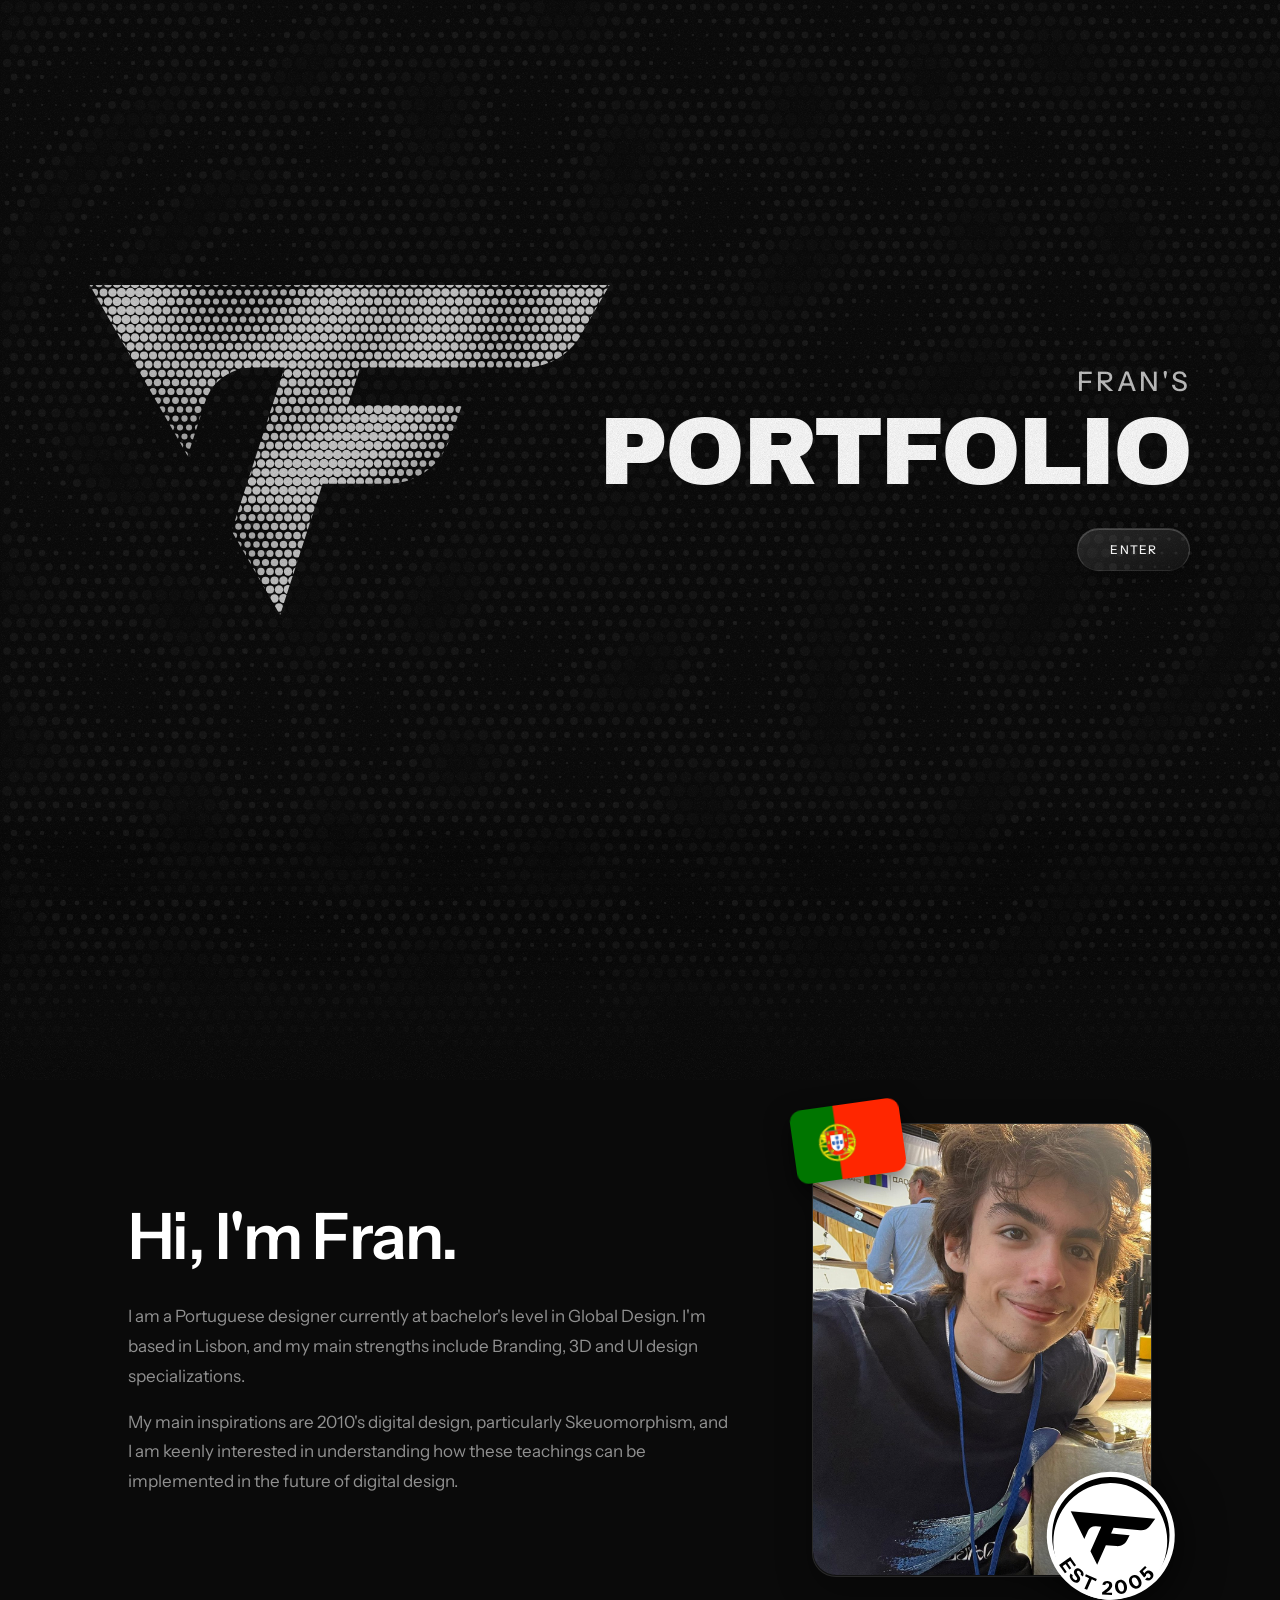
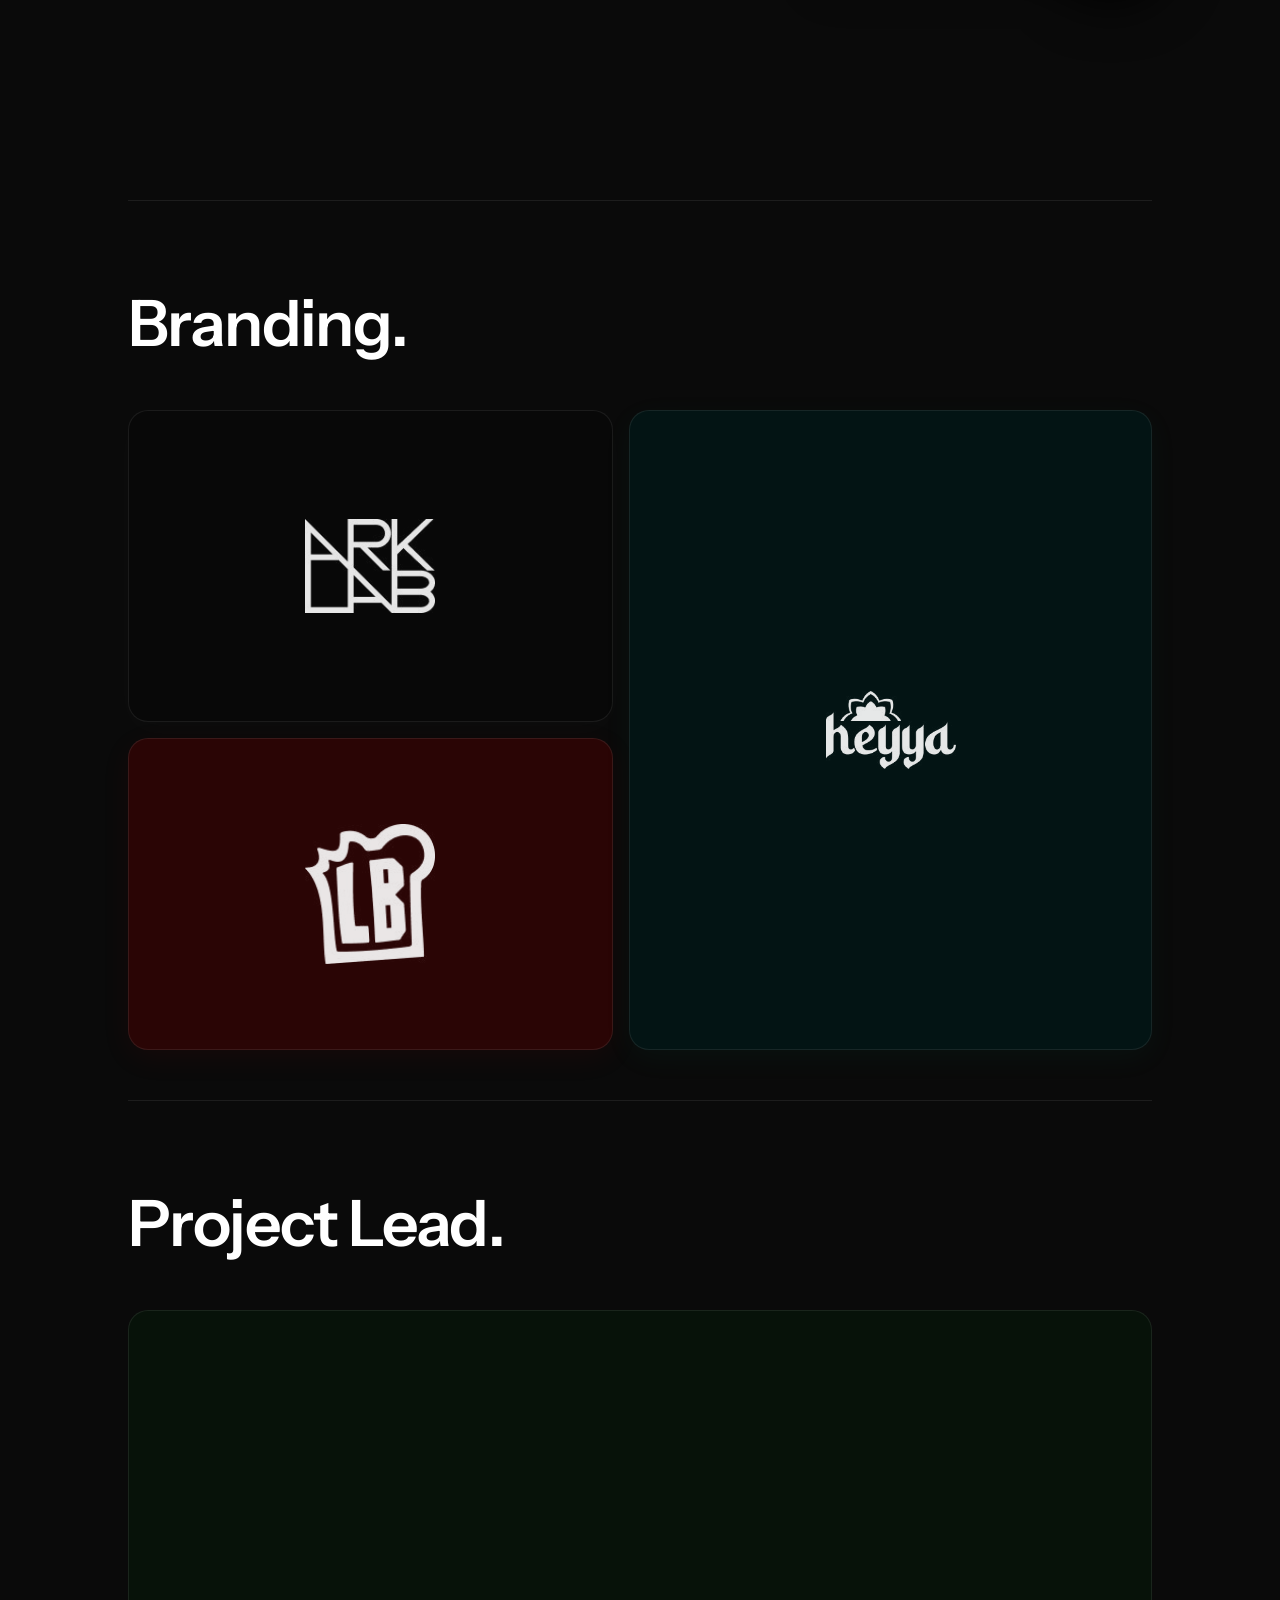
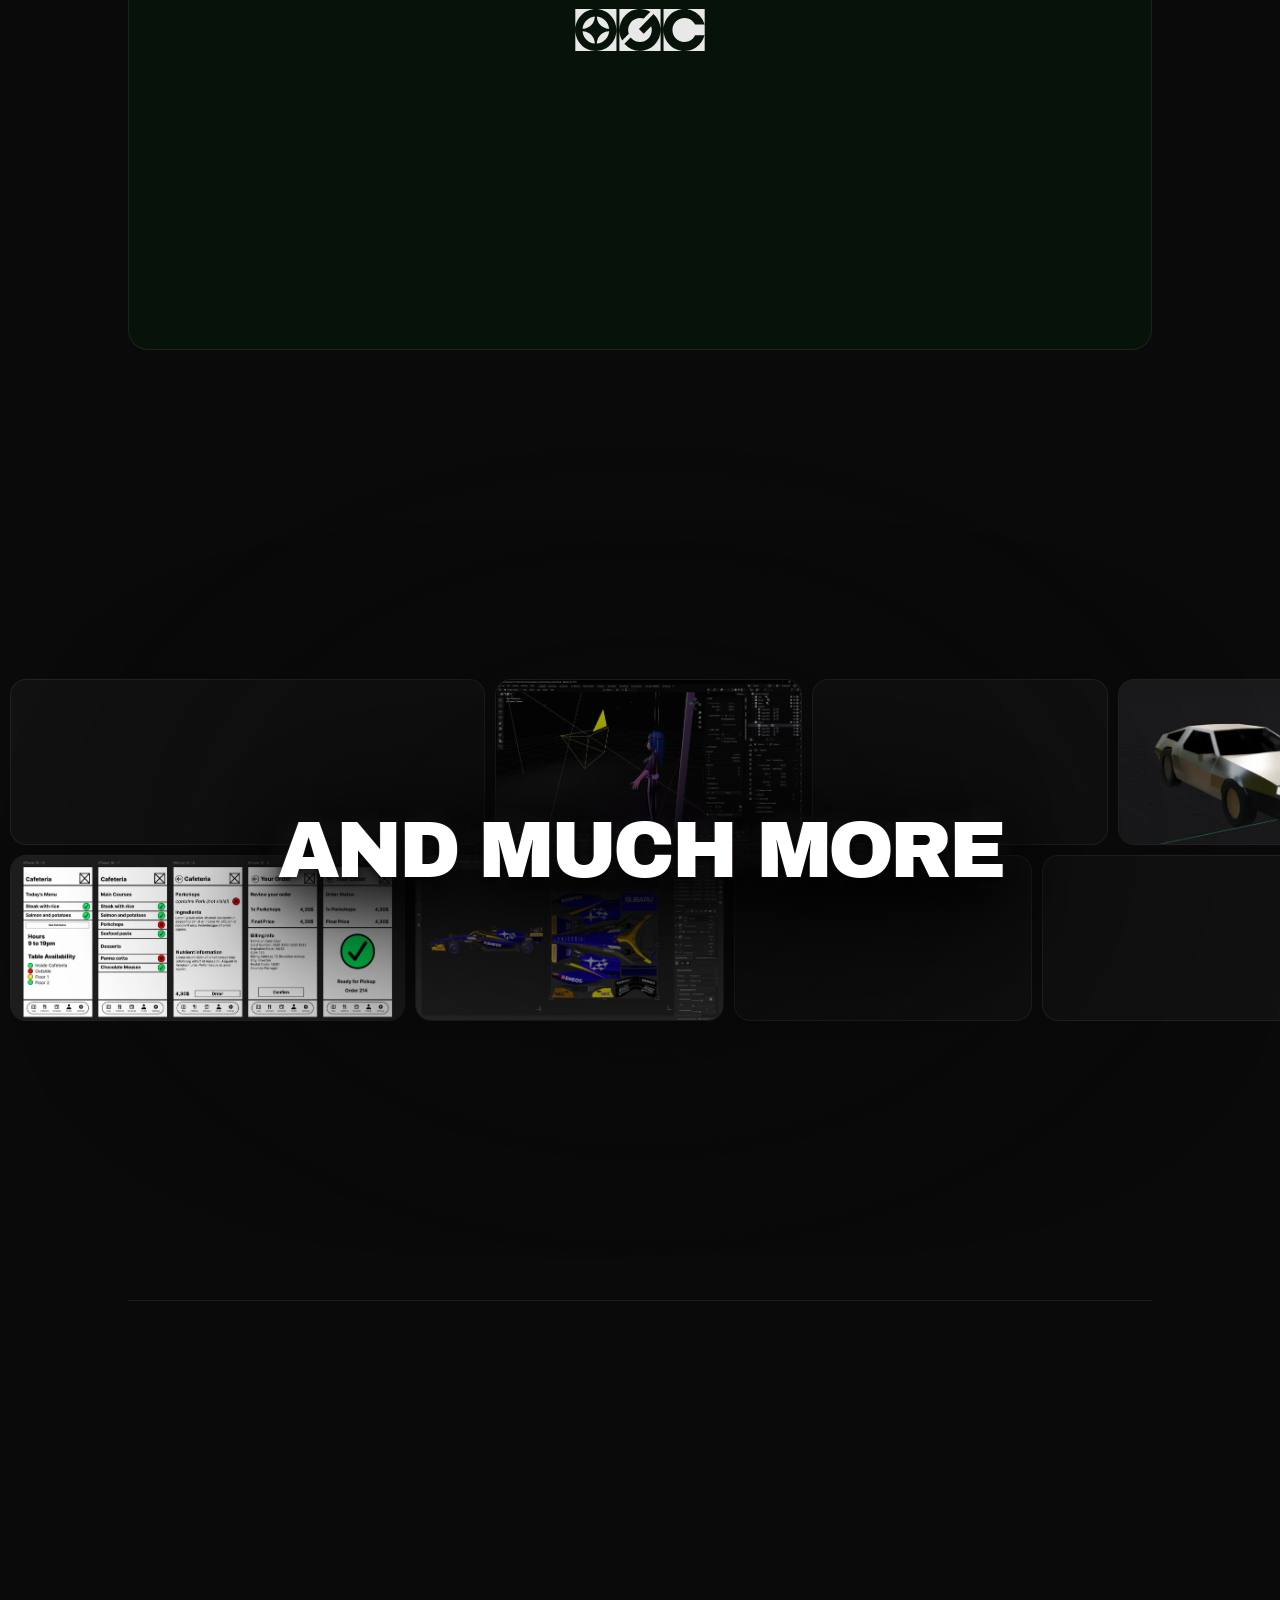
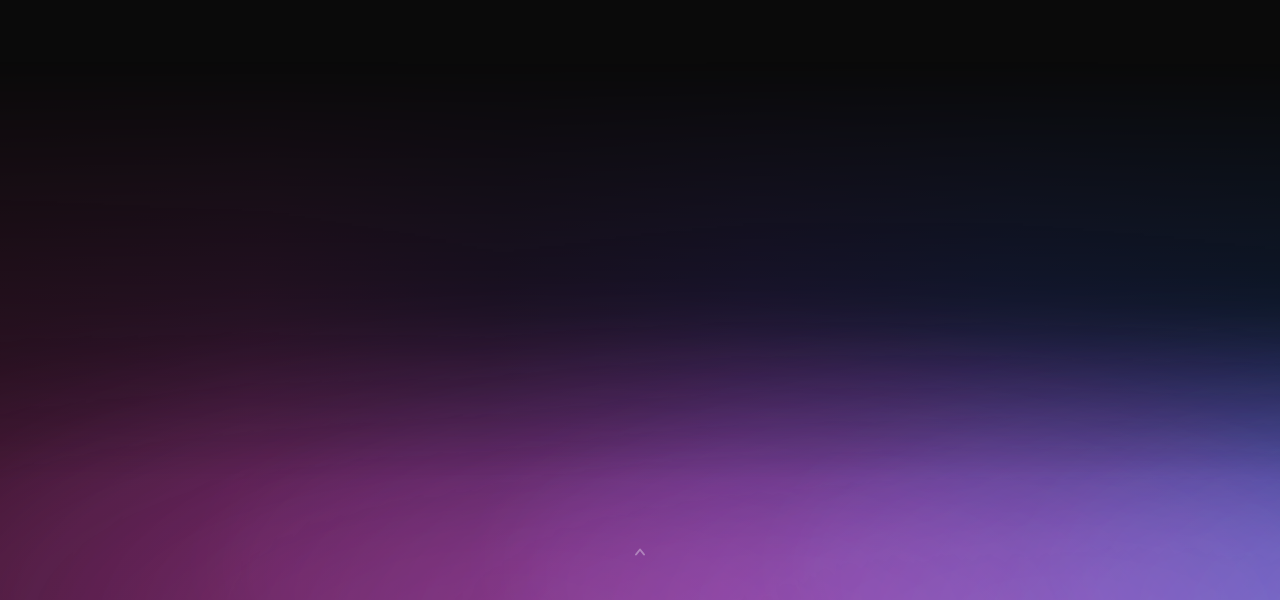
==== commit bb09c9e0: "Use Basin's _gotcha honeypot instead of a "company" text field The old trap was a text input named "" ====
--- a/index.html
+++ b/index.html
@@ -1484,14 +1484,6 @@
     background: rgba(255,100,100,0.07);
     color: #ffd6d6;
   }
-  .contact-honeypot {
-    position: absolute !important;
-    left: -5000px !important;
-    width: 1px;
-    height: 1px;
-    overflow: hidden;
-  }
-
   :focus-visible {
     outline: 2px solid rgba(255,255,255,0.9);
     outline-offset: 4px;
@@ -1806,10 +1798,15 @@
       accept-charset="UTF-8"
       data-basin-form
     >
-      <div class="contact-honeypot" aria-hidden="true">
-        <label for="company">Company (leave blank)</label>
-        <input id="company" type="text" name="company" tabindex="-1" autocomplete="off">
-      </div>
+      <!-- Basin's own honeypot convention. Replaces a text input named
+           "company" that sat off-screen at left:-5000px: browsers skip
+           display:none fields when autofilling but happily fill off-screen
+           ones, and "company" is exactly what Safari and password managers
+           target — autocomplete="off" is deliberately ignored on those. So it
+           was liable to be filled by real visitors while, being named
+           "company" rather than _gotcha, Basin never treated it as a trap in
+           the first place. type="hidden" is never autofilled. -->
+      <input type="hidden" name="_gotcha" tabindex="-1" autocomplete="off">
 
       <div class="contact-form-grid">
         <div class="contact-field">
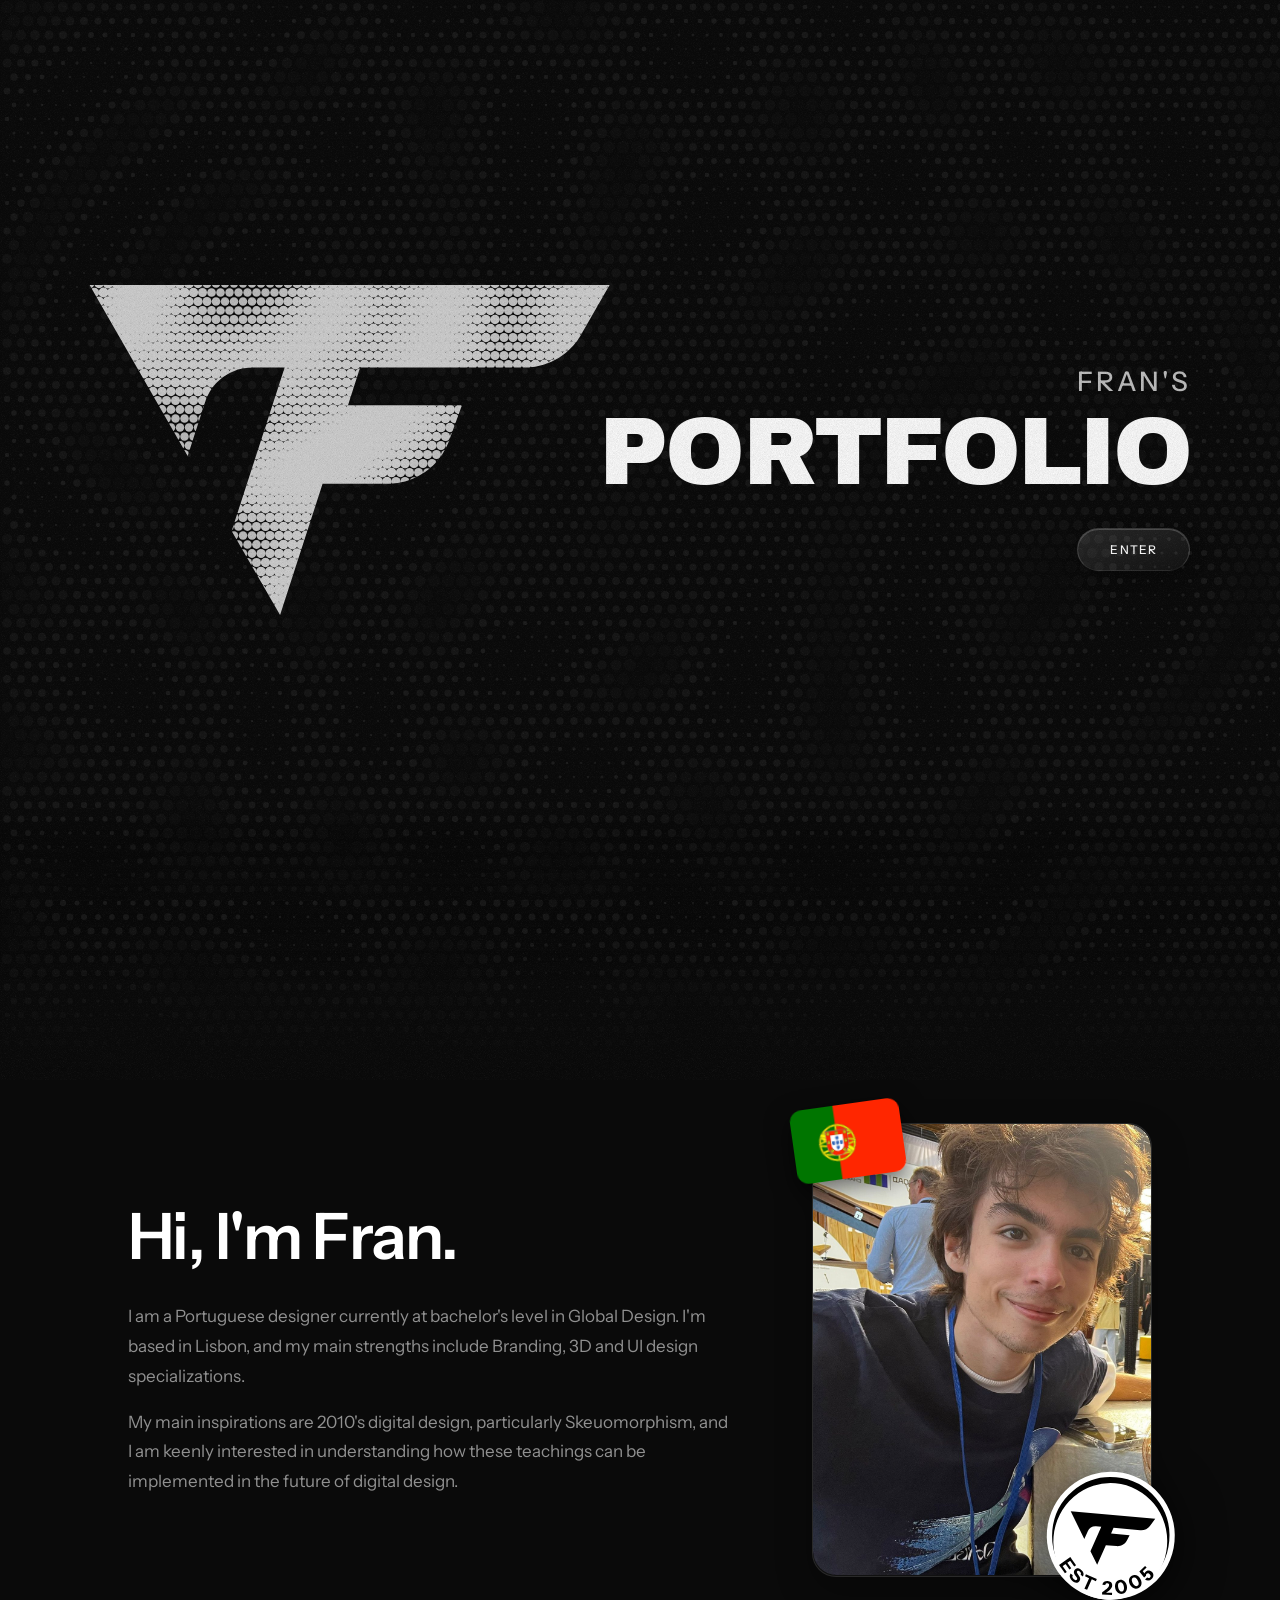
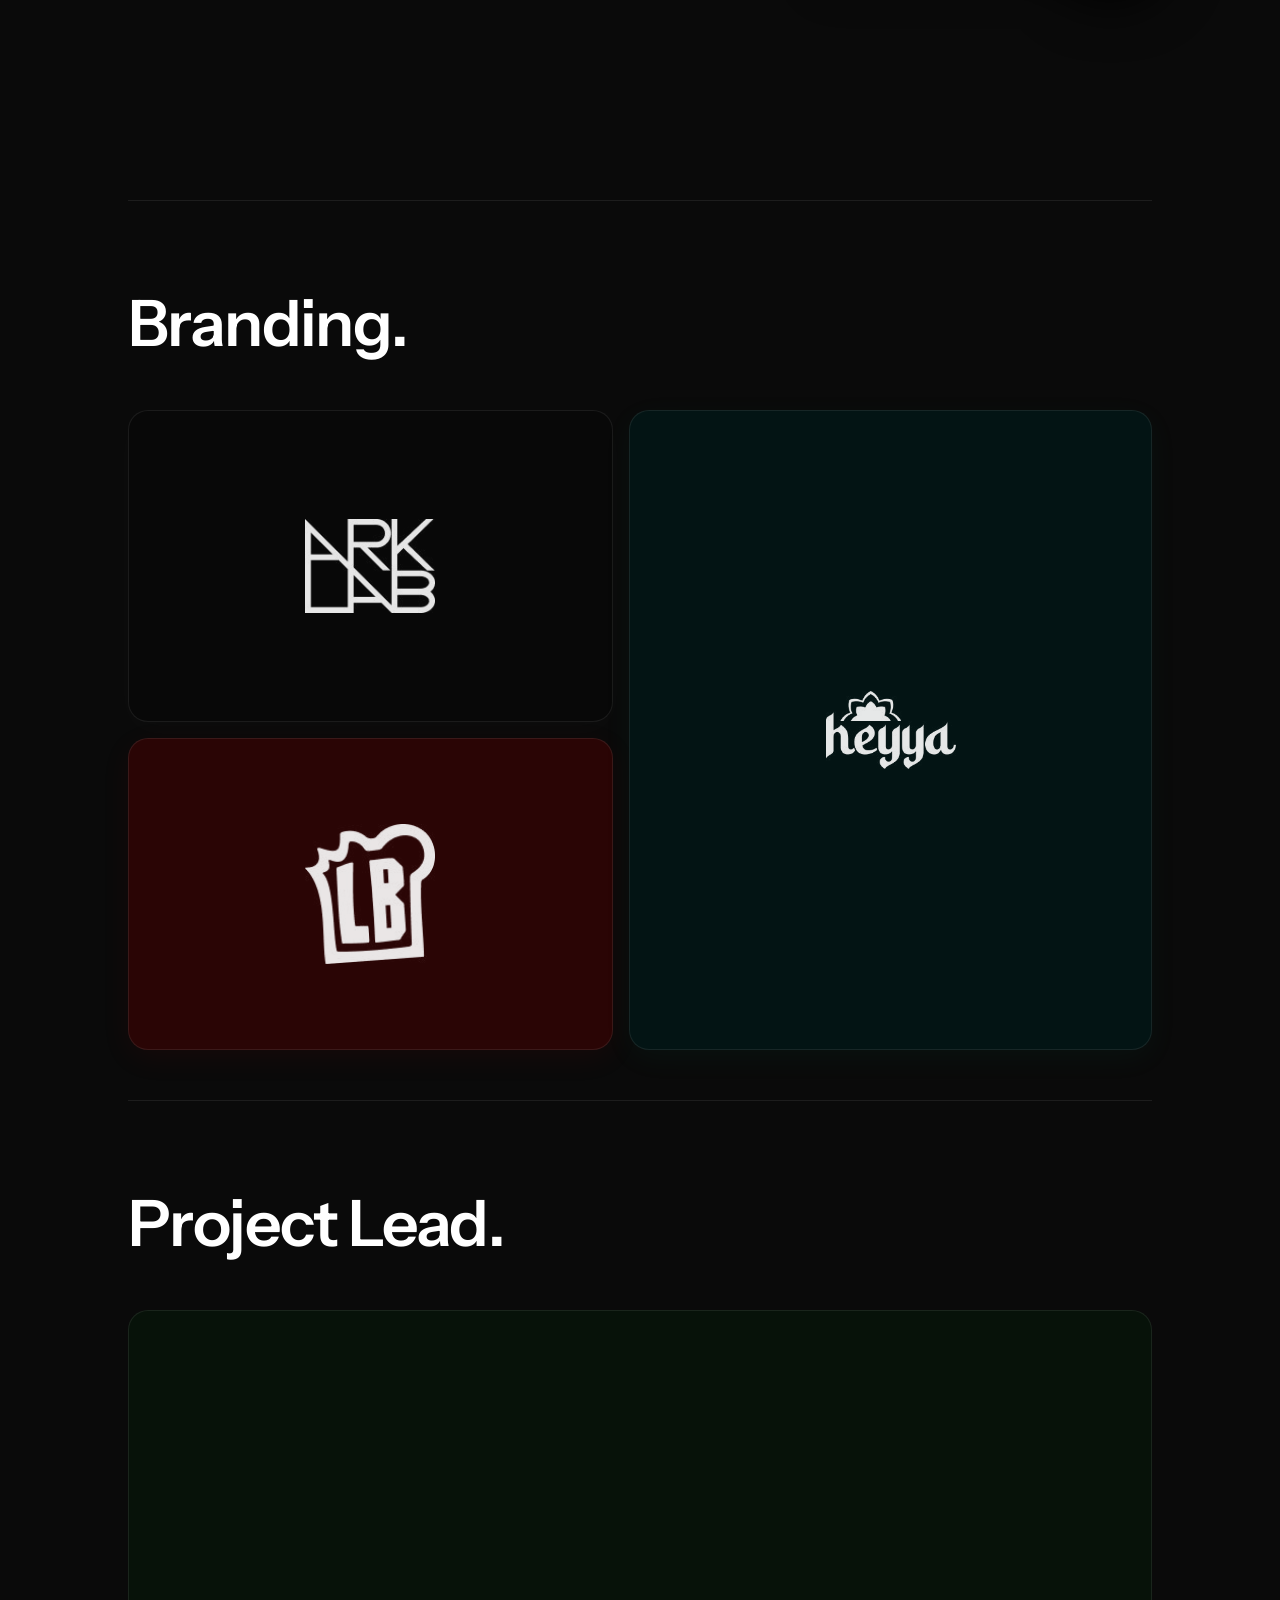
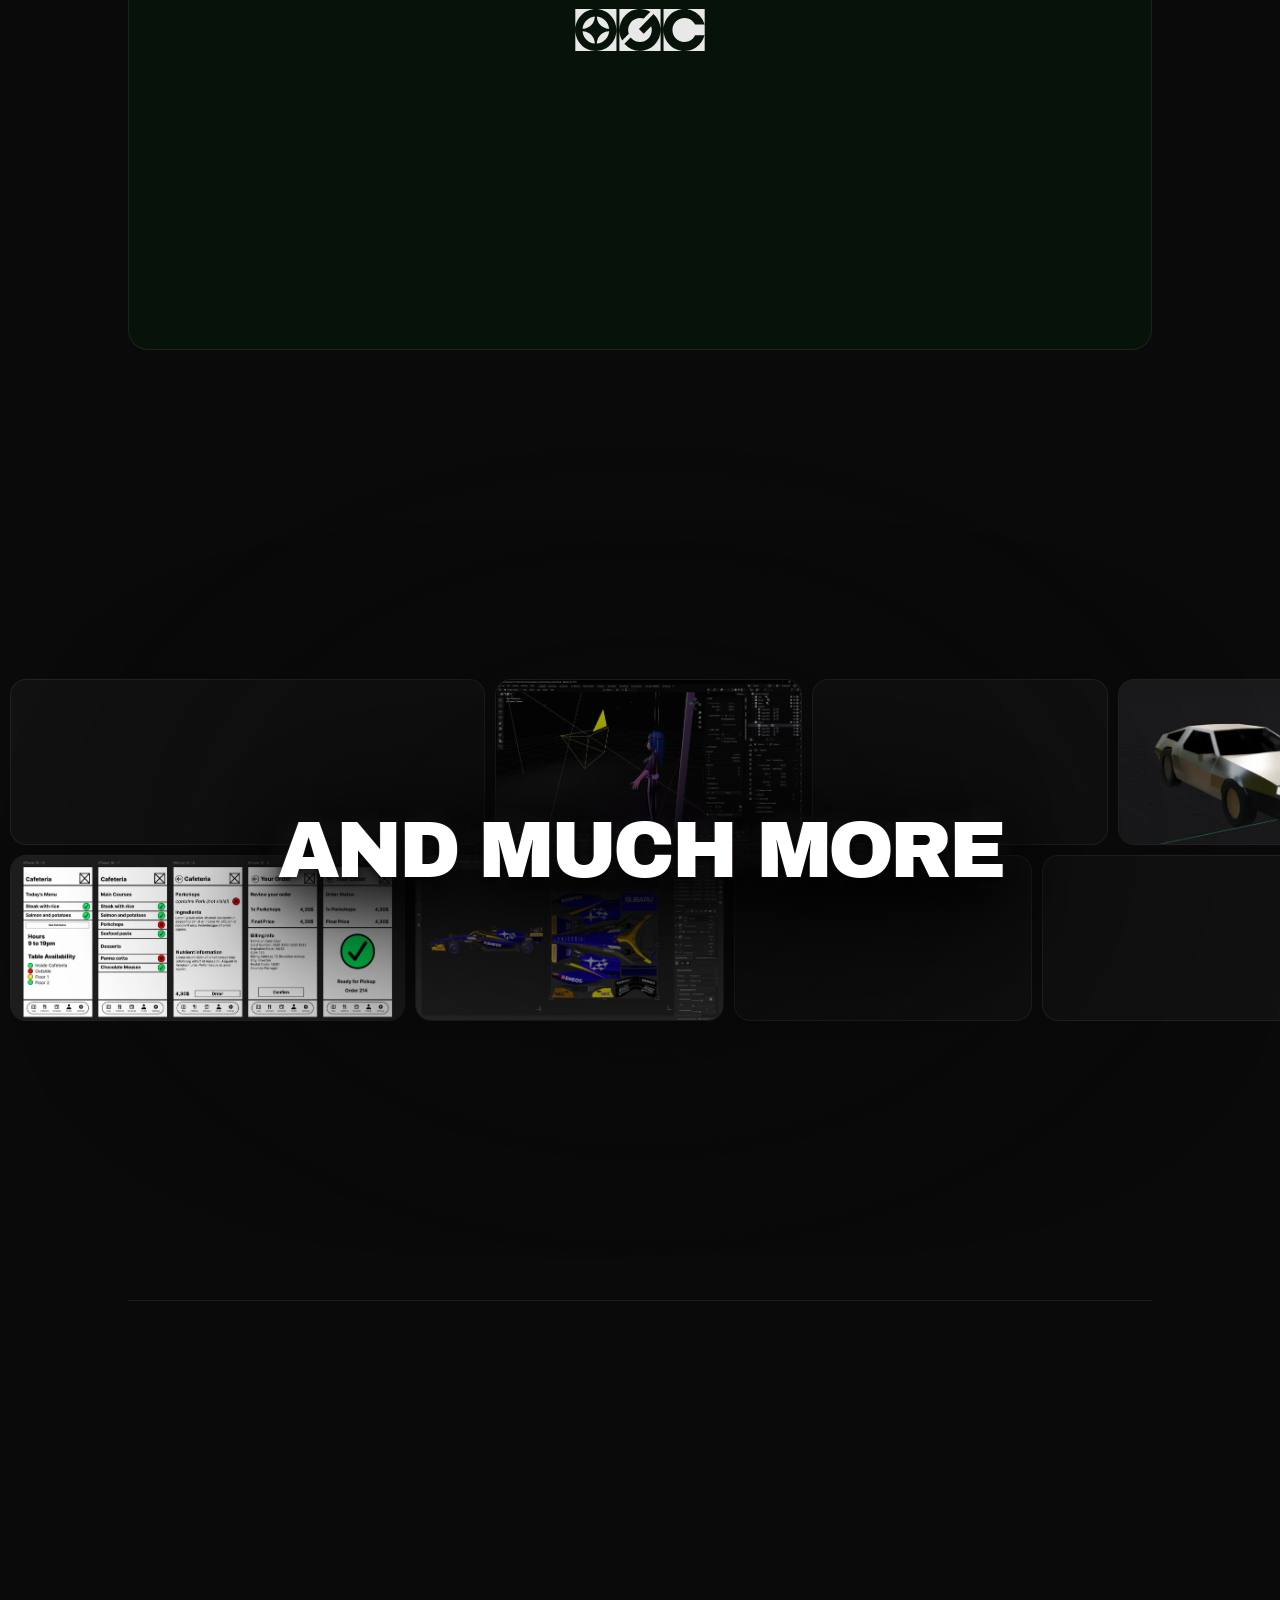
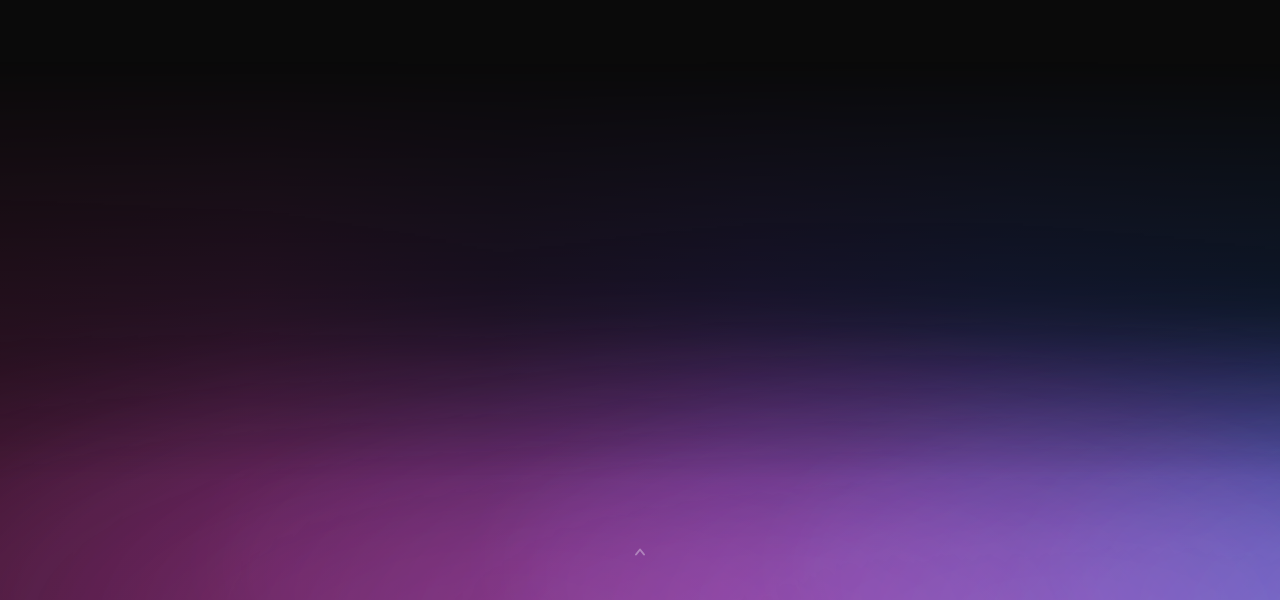
==== commit 99598681: "Brighten the hero mark by raising halftone coverage The mark read grey not because its dots were dim" ====
--- a/index.html
+++ b/index.html
@@ -2267,9 +2267,14 @@
       const x = col * lg + offset + lHalf;
       const y = row * lg + lHalf;
       const { r, depth, alpha } = wave(x, y, t, nowMs);
-      const baseR = lg * 0.32;
+      // The dots were already near-white (peaking ~245); what made the mark
+      // read grey was coverage — at 0.32 the discs filled about a third of
+      // each cell and the dark background showed through the gaps. Fatter
+      // discs raise the average without touching the halftone character,
+      // and this block only draws the logo, so the ambient grid is unchanged.
+      const baseR = lg * 0.45;
       const rippleR = Math.max(0.5, baseR + (r - gridSize * 0.03) * 0.3);
-      const rippleAlpha = Math.min(0.95, 0.78 + (alpha - 0.28) * 0.8);
+      const rippleAlpha = Math.min(1, 0.9 + (alpha - 0.28) * 0.8);
       logoOffscreenCtx.beginPath();
       logoOffscreenCtx.arc(x, y, rippleR, 0, Math.PI * 2);
       logoOffscreenCtx.fillStyle = `rgba(255,255,255,${rippleAlpha.toFixed(3)})`;
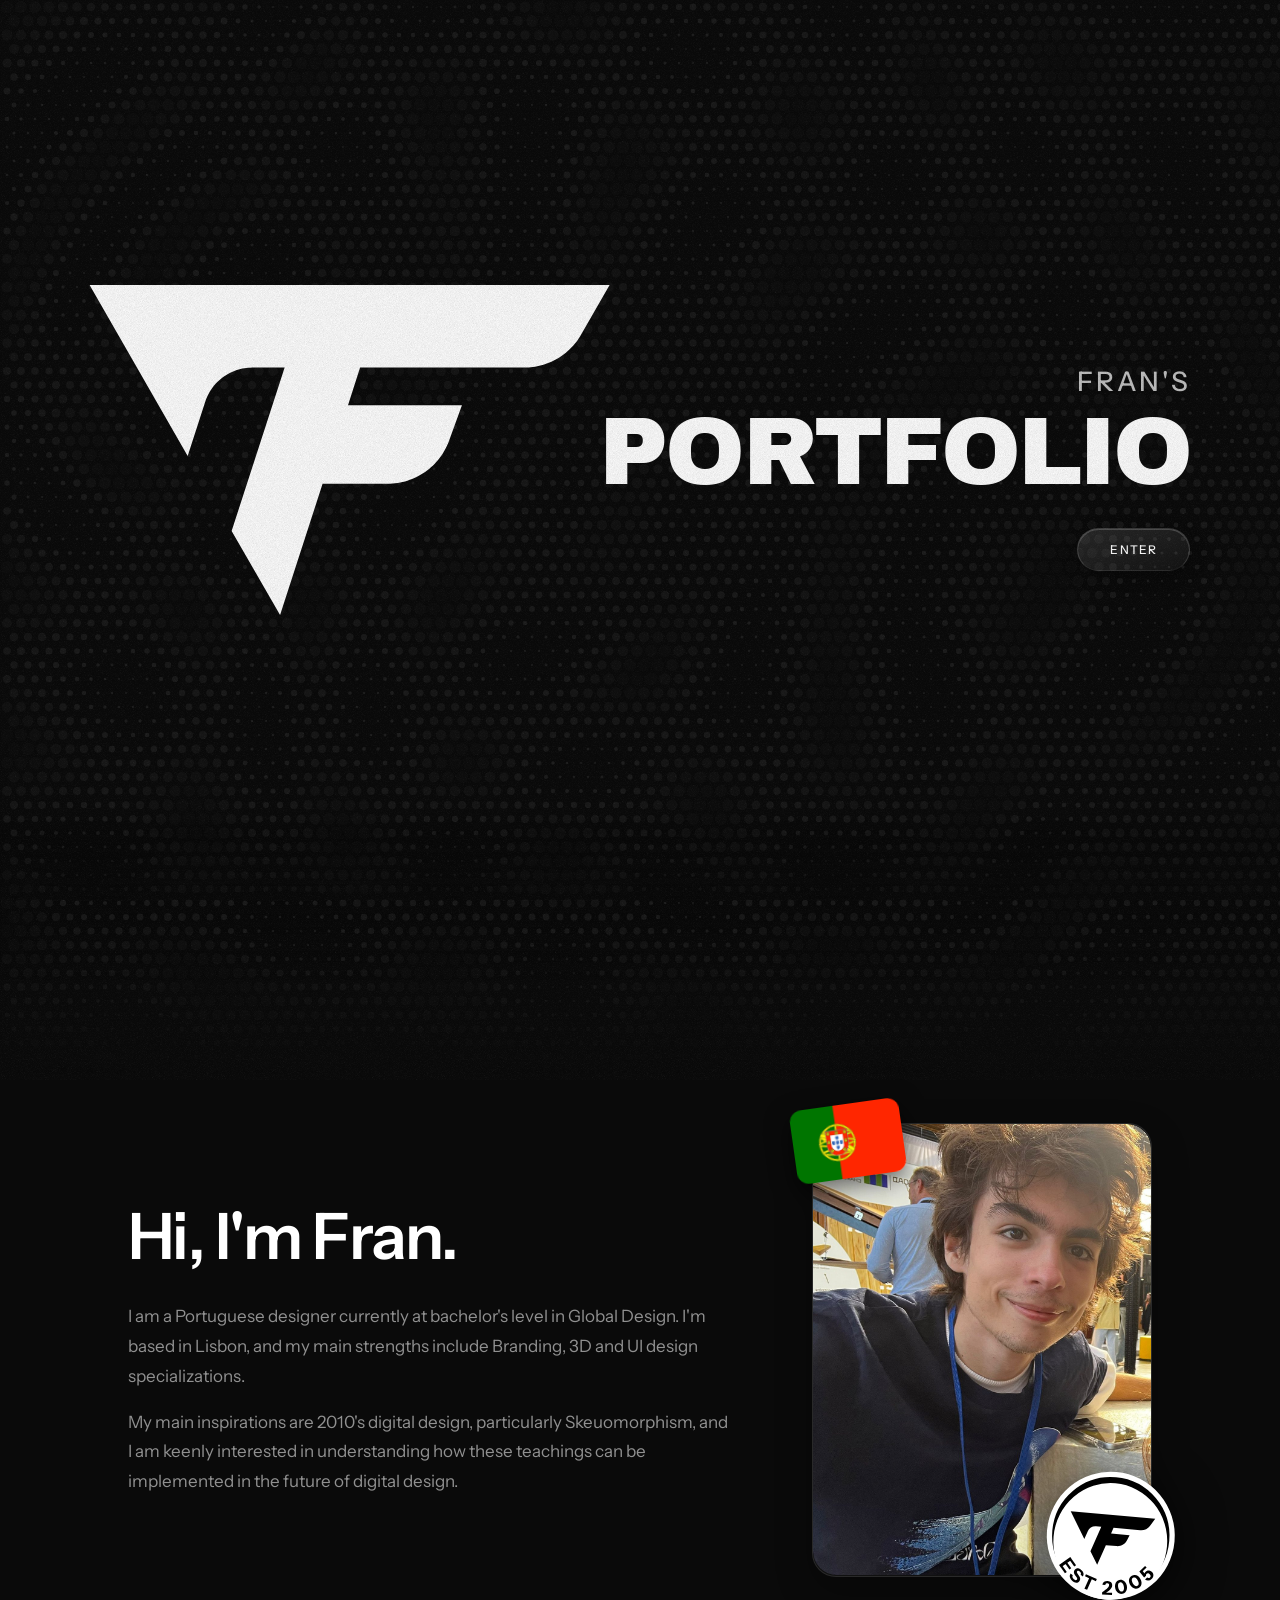
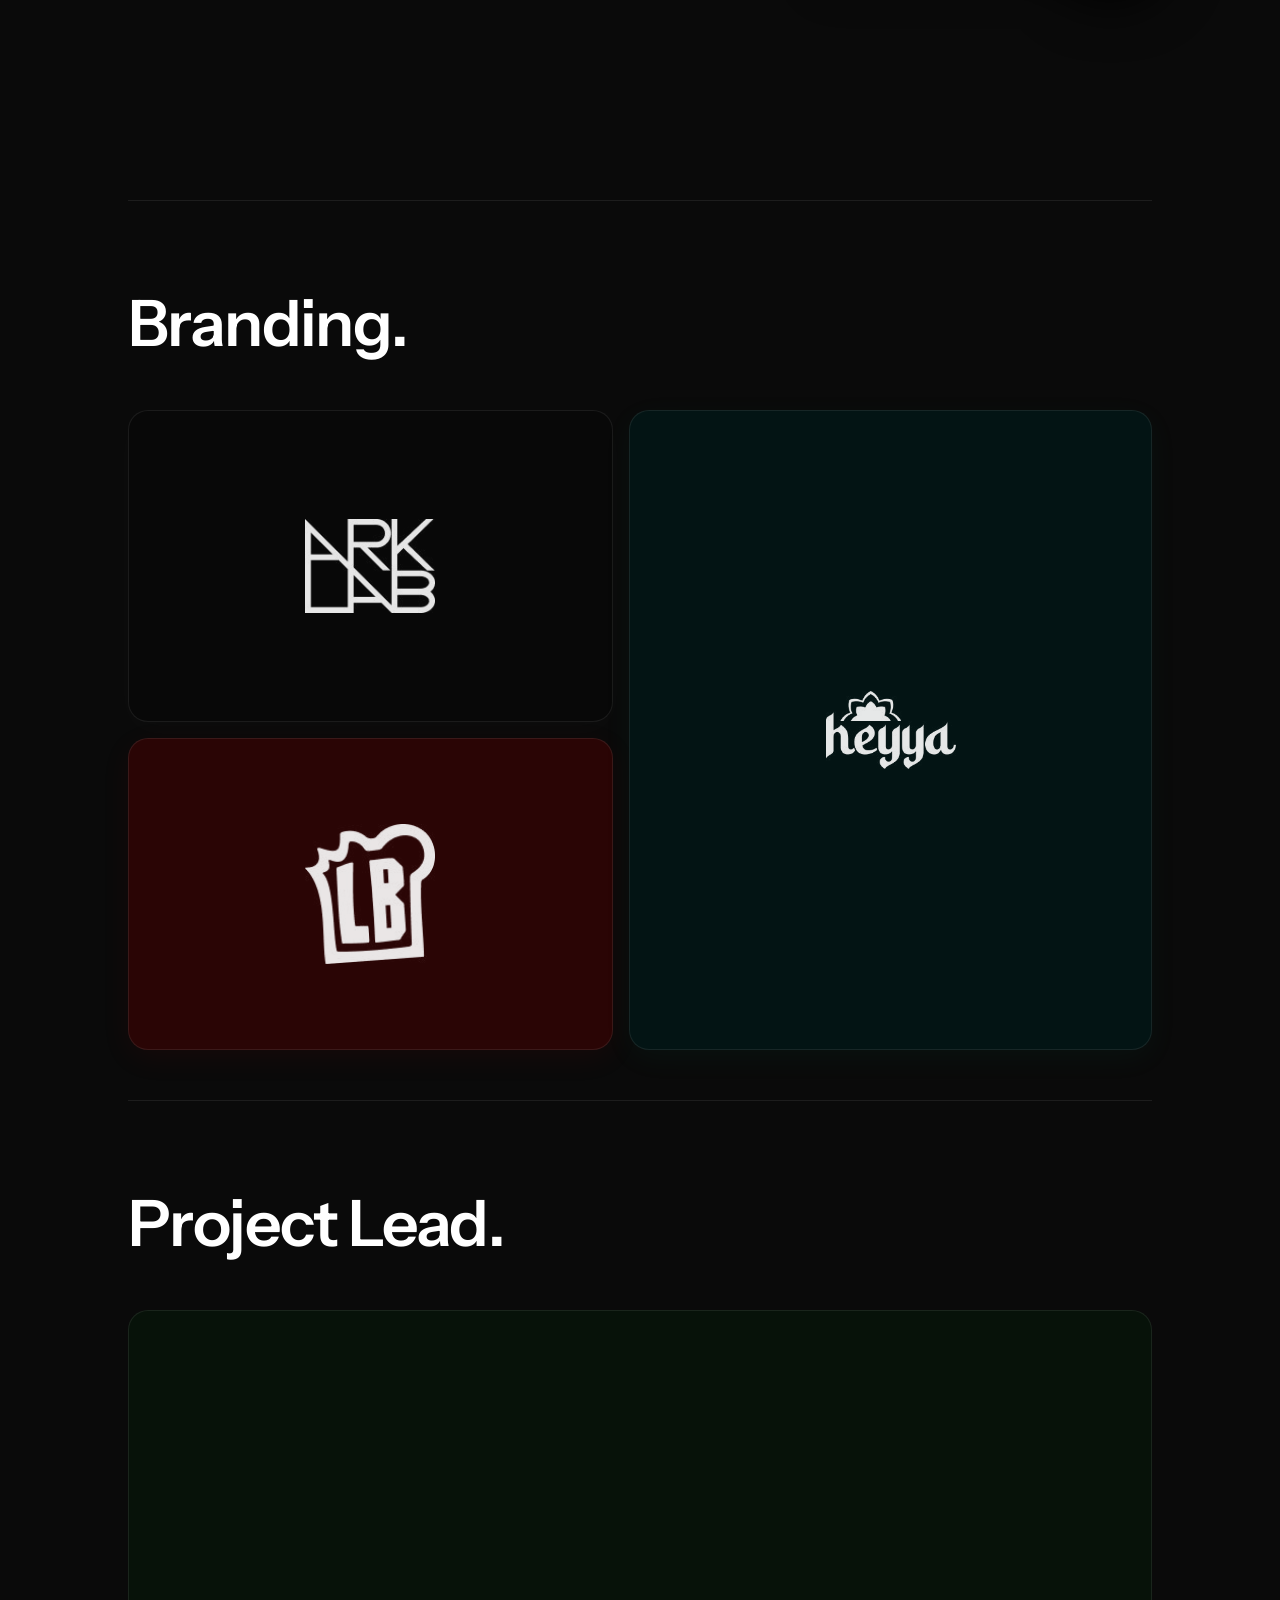
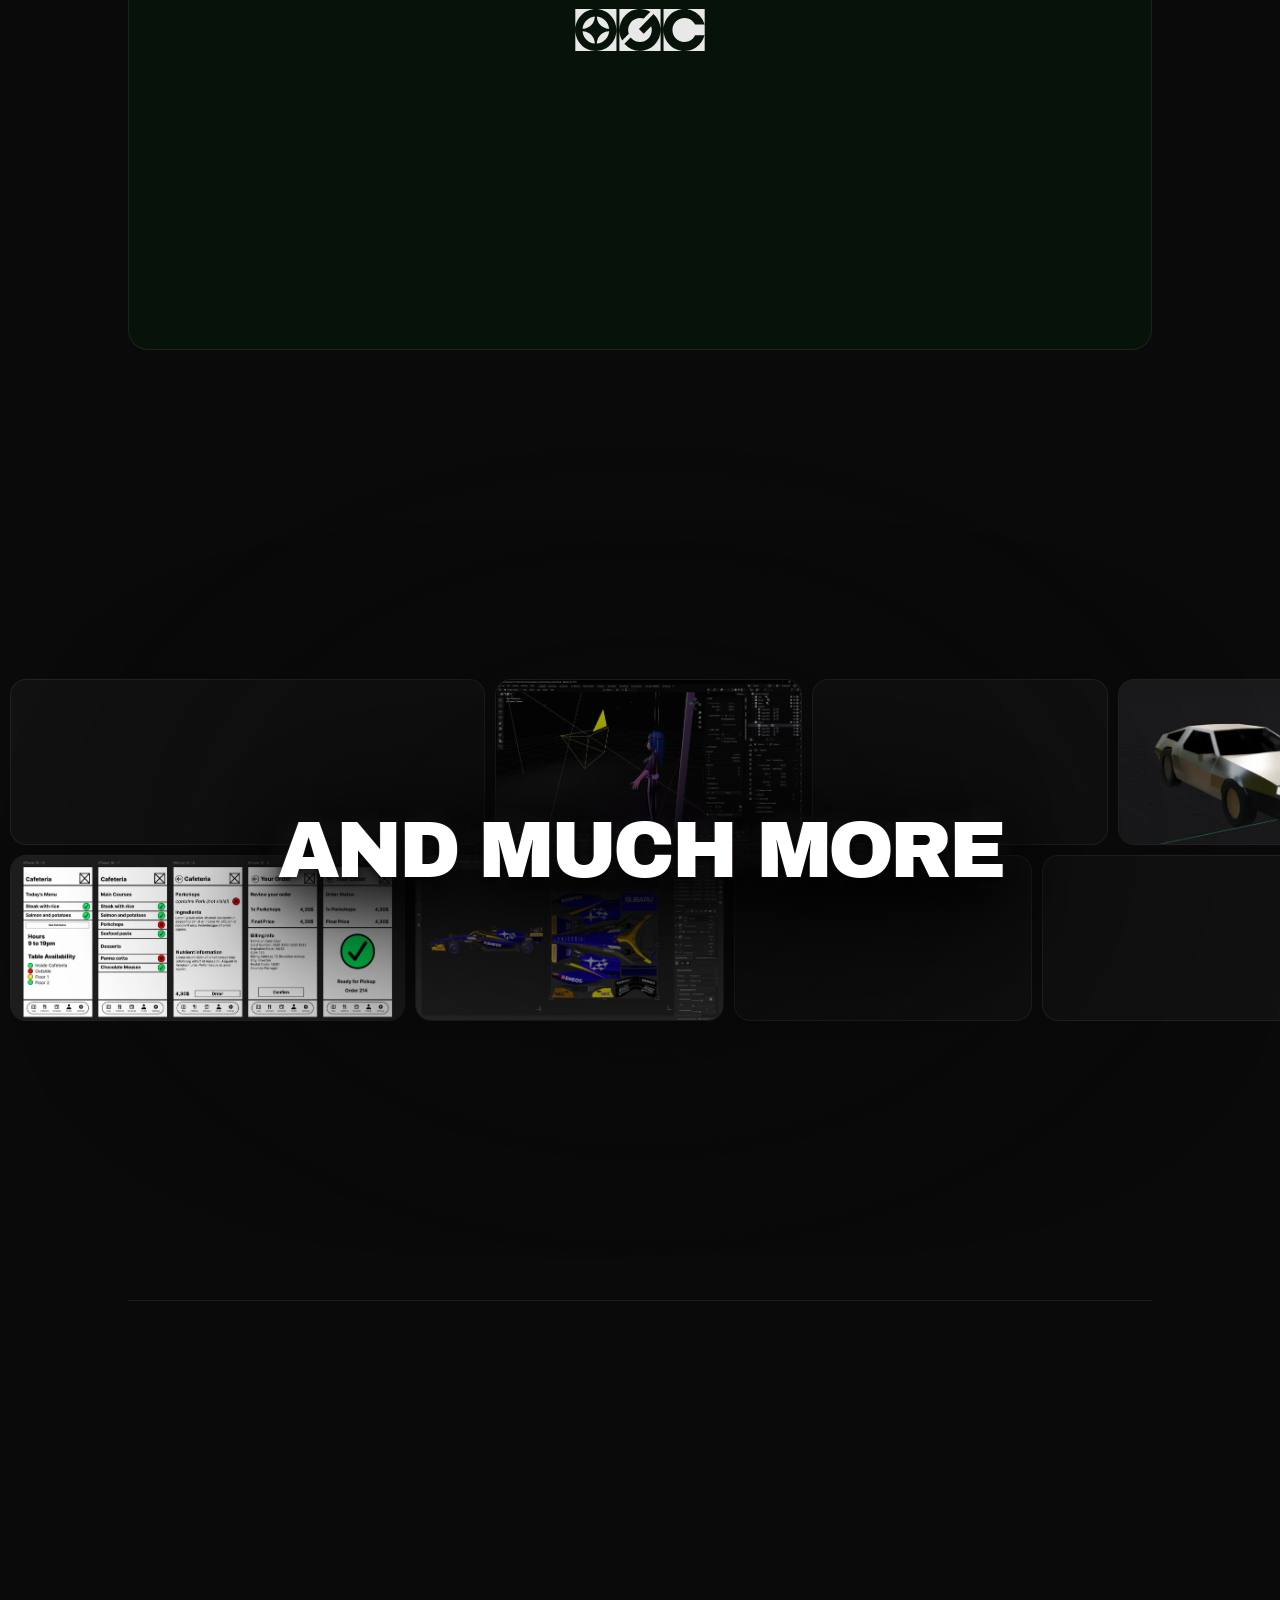
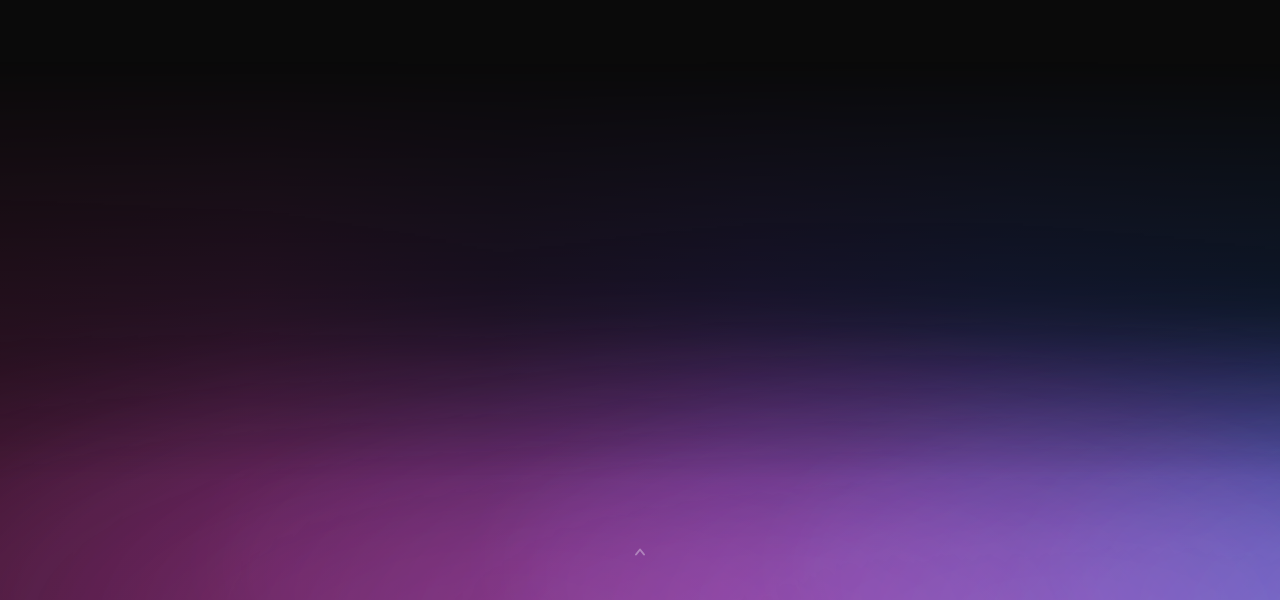
==== commit b677476a: "Fill the hero mark solid; halftone is background only A halftone can never match flat white text: it" ====
--- a/index.html
+++ b/index.html
@@ -58,7 +58,11 @@
     inset: 0;
     width: 100%; height: 100%;
     z-index: 0;
-    opacity: 0.82;
+    /* Full opacity so the solid mark drawn into this canvas lands on a true
+       255 and matches the wordmark. The ambient dots would have brightened
+       by the same 22%, so their alpha multiplier is scaled by the old 0.82
+       at the draw call to keep the background exactly as it was. */
+    opacity: 1;
   }
 
   /* ── Full-page filmic grain ── */
@@ -746,7 +750,9 @@
     width: 100%;
     height: 220px;
     z-index: 3;
-    opacity: 0.82;
+    /* Matches #bg — these two have to stay identical or the seam between the
+       landing and the section below it becomes visible. */
+    opacity: 1;
     pointer-events: none;
     -webkit-mask-image: linear-gradient(to bottom, #000 0%, #000 10%, transparent 80%);
     mask-image: linear-gradient(to bottom, #000 0%, #000 10%, transparent 80%);
@@ -2239,54 +2245,28 @@
   ctx.clearRect(0, 0, W, H);
   ctx.fillStyle = '#0a0a0a';
   ctx.fillRect(0, 0, W, H);
-  renderAmbient(ctx, 0, 0, H, t, nowMs, 0.36);
+  // 0.36 x 0.82 — the canvases moved to full opacity so the solid mark could
+  // reach true white, so the ambient alpha absorbs the 0.82 they used to carry
+  // and the background renders exactly as before.
+  renderAmbient(ctx, 0, 0, H, t, nowMs, 0.295);
 
   // ── 1b. Spillover: continue the exact same matrix past the landing seam,
   //        drawn on a transparent canvas at the top of the next section. ──
   if (spillCtx) {
     spillCtx.clearRect(0, 0, W, SPILL_H);
-    renderAmbient(spillCtx, H, H, H + SPILL_H, t, nowMs, 0.36);
-  }
-
-  // ── 2. Fine white grid — only within logo bounding box ──
-  logoOffscreenCtx.clearRect(0, 0, W, H);
-  const lg = logoGrid;
-  const lHalf = lg / 2;
-  // Clamp iteration to logo bounding rect + small padding
-  const bx0 = Math.max(0, logoScreenX - lg);
-  const by0 = Math.max(0, logoScreenY - lg);
-  const bx1 = Math.min(W, logoScreenX + logoScreenW + lg);
-  const by1 = Math.min(H, logoScreenY + logoScreenH + lg);
-  const colStart = Math.floor(bx0 / lg);
-  const colEnd   = Math.ceil(bx1 / lg) + 1;
-  const rowStart = Math.floor(by0 / lg);
-  const rowEnd   = Math.ceil(by1 / lg) + 1;
-  for (let row = rowStart; row < rowEnd; row++) {
-    for (let col = colStart; col < colEnd; col++) {
-      const offset = (row % 2) * (lg / 2);
-      const x = col * lg + offset + lHalf;
-      const y = row * lg + lHalf;
-      const { r, depth, alpha } = wave(x, y, t, nowMs);
-      // The dots were already near-white (peaking ~245); what made the mark
-      // read grey was coverage — at 0.32 the discs filled about a third of
-      // each cell and the dark background showed through the gaps. Fatter
-      // discs raise the average without touching the halftone character,
-      // and this block only draws the logo, so the ambient grid is unchanged.
-      const baseR = lg * 0.45;
-      const rippleR = Math.max(0.5, baseR + (r - gridSize * 0.03) * 0.3);
-      const rippleAlpha = Math.min(1, 0.9 + (alpha - 0.28) * 0.8);
-      logoOffscreenCtx.beginPath();
-      logoOffscreenCtx.arc(x, y, rippleR, 0, Math.PI * 2);
-      logoOffscreenCtx.fillStyle = `rgba(255,255,255,${rippleAlpha.toFixed(3)})`;
-      logoOffscreenCtx.fill();
-    }
-  }
-
-  // ── 3. Clip offscreen canvas to logo path, composite onto main ──
+    renderAmbient(spillCtx, H, H, H + SPILL_H, t, nowMs, 0.295);
+  }
+
+  // ── 2. Solid mark ──
+  // The halftone is background only now; the mark is filled flat white so it
+  // matches the wordmark exactly. A halftone can never do that — its apparent
+  // brightness is coverage x dot alpha, so the gaps always average it down,
+  // and closing them far enough to reach white just makes it solid anyway.
+  // This also drops a per-frame offscreen render of the whole logo box.
   if (!cachedLogoPath) cachedLogoPath = buildLogoPath2D();
   ctx.save();
-  ctx.clip(cachedLogoPath);
-  ctx.drawImage(logoOffscreenCanvas, 0, 0);
+  ctx.fillStyle = '#ffffff';
+  ctx.fill(cachedLogoPath);
   ctx.restore();
 
   if (!reduceLandingMotion) landingFrameId = requestAnimationFrame(draw);
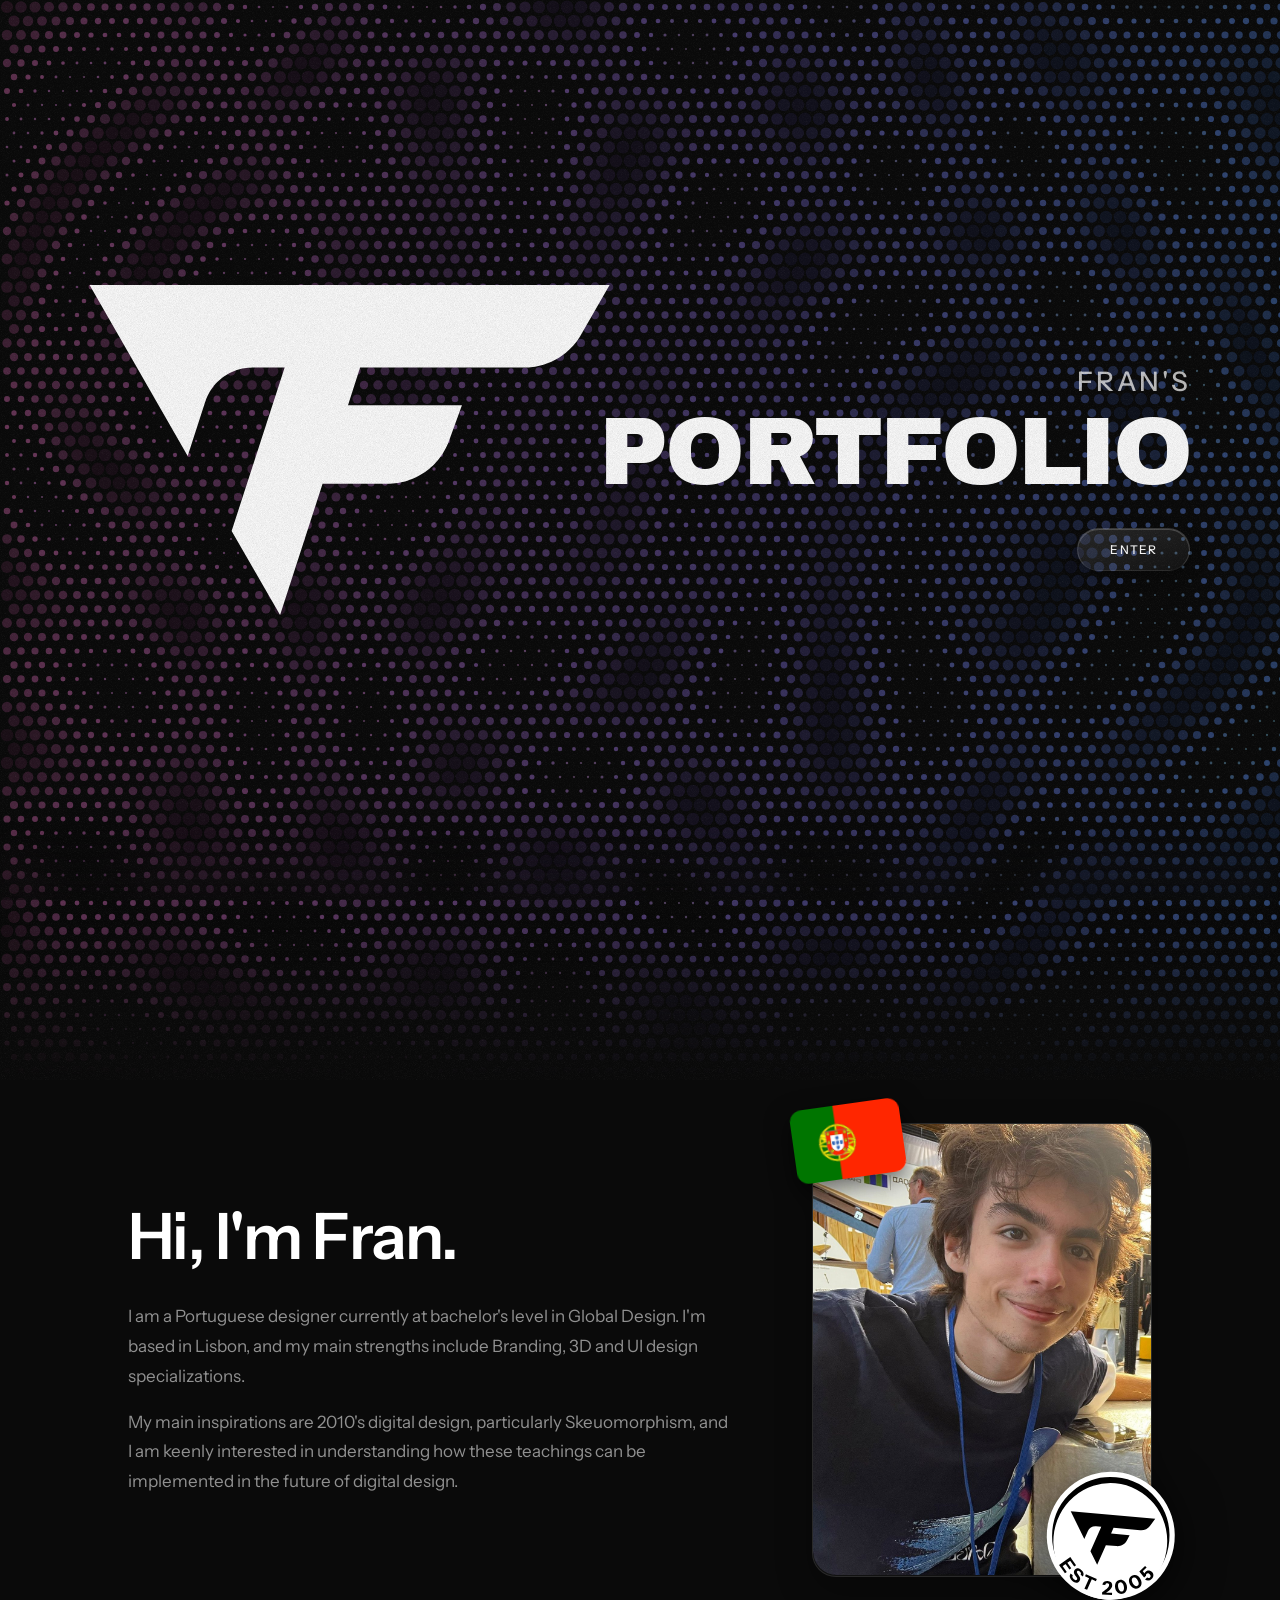
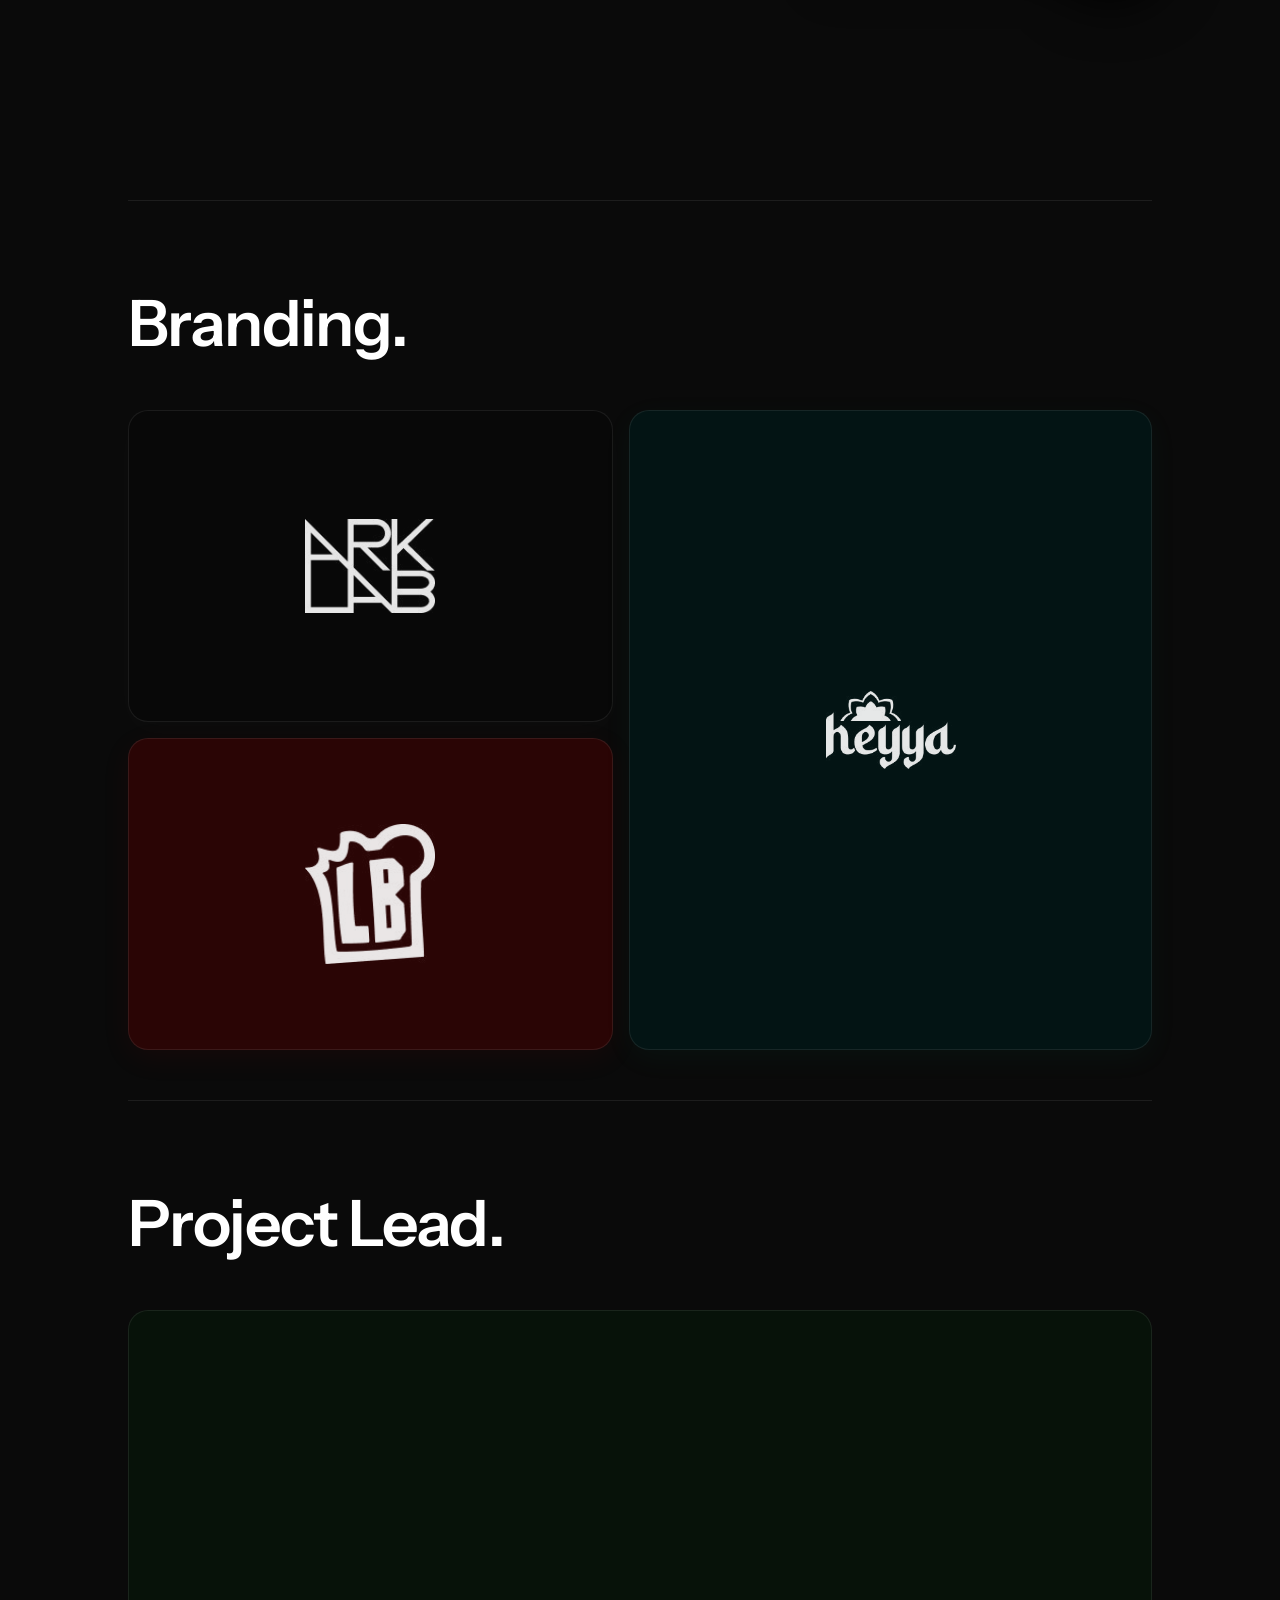
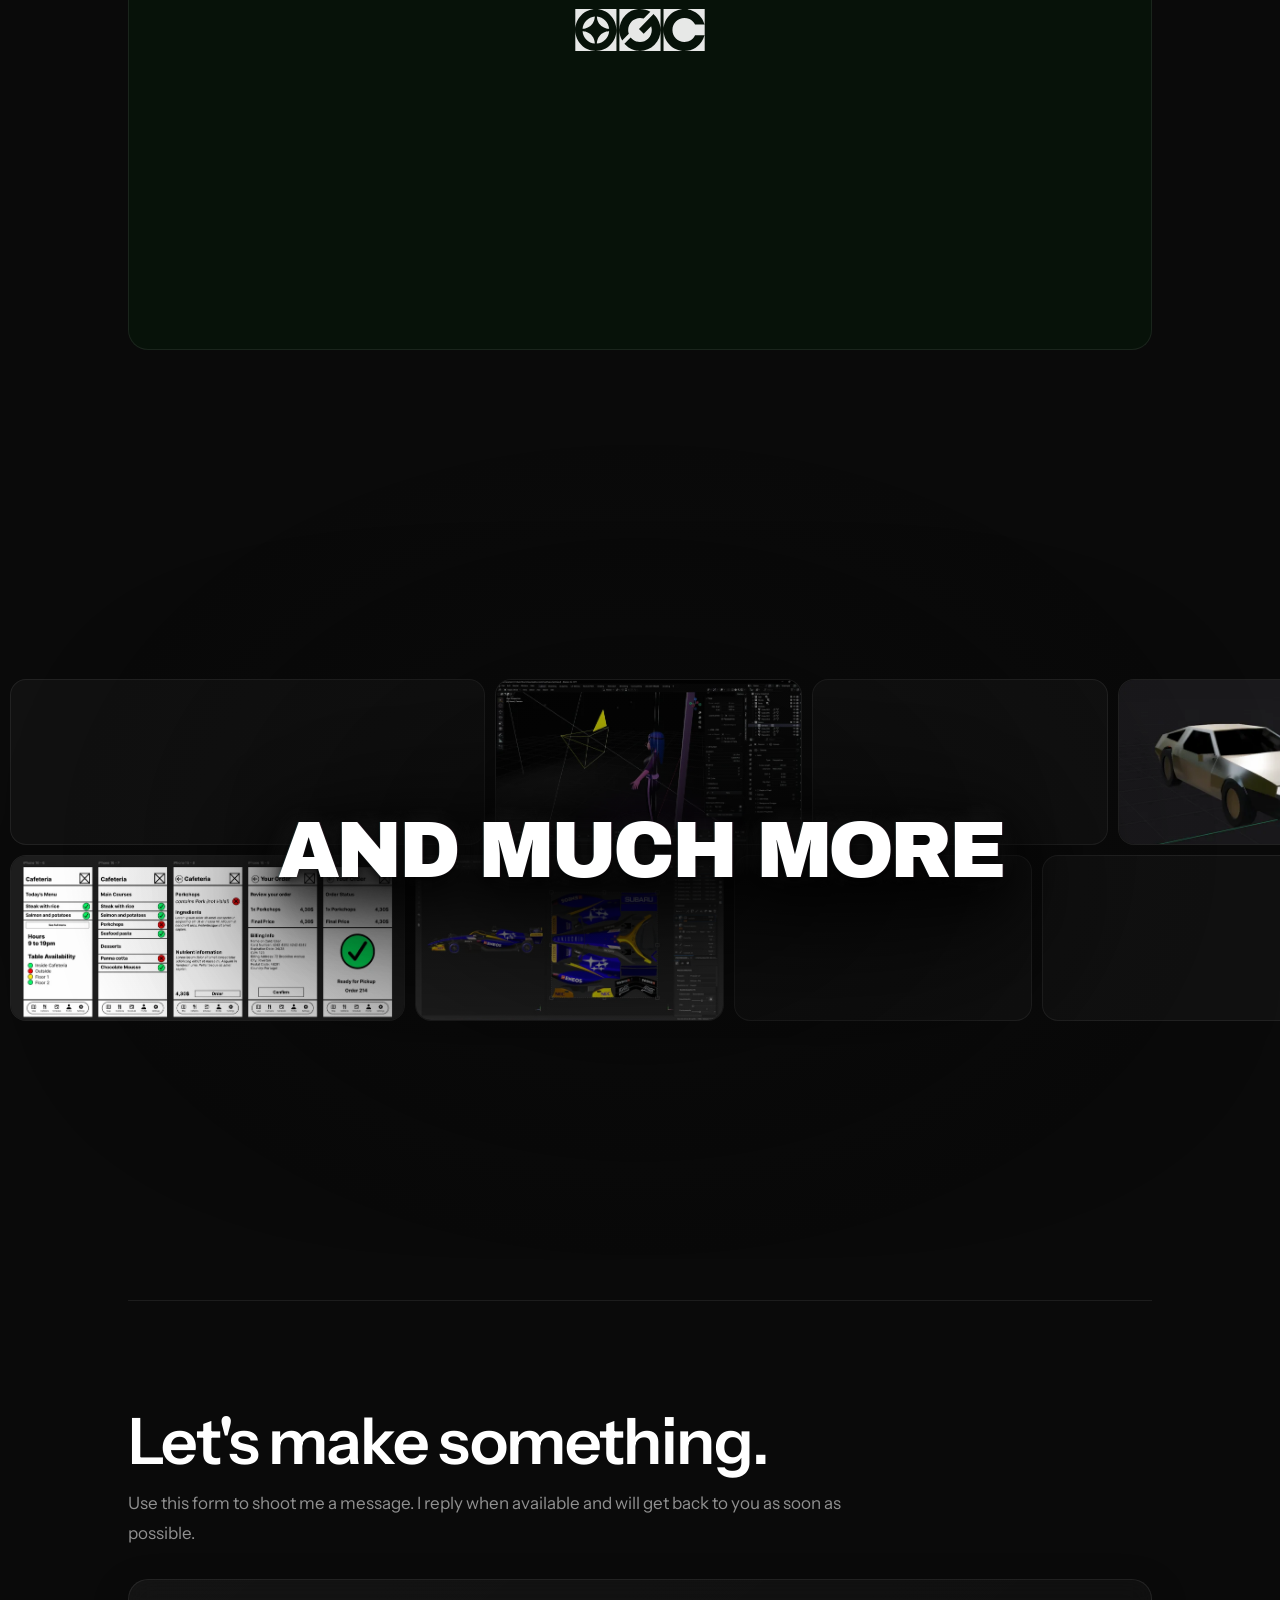
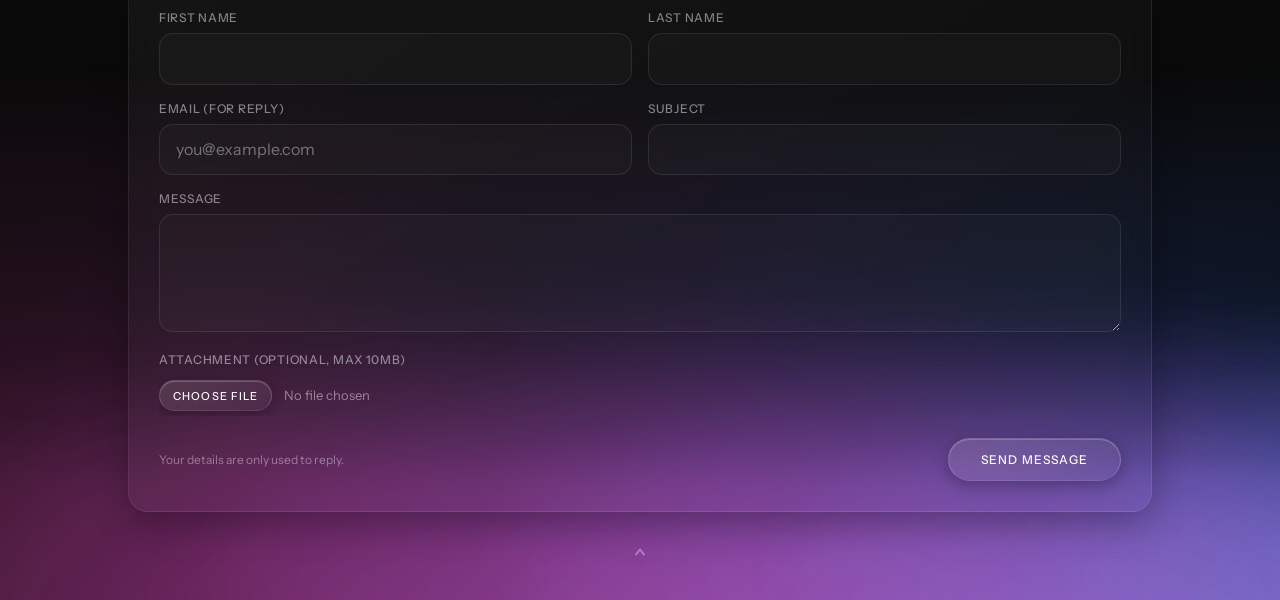
==== commit ccda9ea6: "Tint the hero halftone with the signature gradient The dot grid now sweeps magenta -> violet -> blue" ====
--- a/index.html
+++ b/index.html
@@ -1919,6 +1919,26 @@
 
 const paletteRgb = palette.map(hexToRgb);
 
+// The same six stops the top and bottom glows use, so the hero, the wash
+// behind the contact form and the signature banner all sweep alike.
+const SIGNATURE_STOPS = [
+  [150, 42, 112], [168, 55, 160], [140, 68, 205],
+  [105, 78, 232], [66, 98, 246], [42, 118, 255]
+];
+// How far each dot moves from its grey toward the sweep. The grid is meant to
+// read as texture, not as a second gradient competing with the glows, so this
+// stays well short of full saturation.
+const SIGNATURE_TINT = 0.62;
+
+function signatureAt(u) {
+  const s = Math.max(0, Math.min(1, u)) * (SIGNATURE_STOPS.length - 1);
+  const i = Math.floor(s);
+  const f = s - i;
+  const a = SIGNATURE_STOPS[i];
+  const b = SIGNATURE_STOPS[Math.min(i + 1, SIGNATURE_STOPS.length - 1)];
+  return [lerp(a[0], b[0], f), lerp(a[1], b[1], f), lerp(a[2], b[2], f)];
+}
+
 function drawDot(x, y, r, depth, alpha, targetCtx) {
   if (r < 0.4) return;
   const tc = targetCtx || ctx;
@@ -1927,12 +1947,30 @@
   const t2 = (d * (palette.length - 1)) - colorIdx;
   const [r1, g1, b1] = paletteRgb[colorIdx];
   const [r2, g2, b2] = paletteRgb[Math.min(colorIdx + 1, paletteRgb.length - 1)];
-  const rr = Math.round(lerp(r1, r2, t2));
-  const gg = Math.round(lerp(g1, g2, t2));
-  const bb = Math.round(lerp(b1, b2, t2));
+  let rr = lerp(r1, r2, t2);
+  let gg = lerp(g1, g2, t2);
+  let bb = lerp(b1, b2, t2);
+  // Tint by horizontal position. The signature colour is renormalised to the
+  // grey's own luminance first: scaling it by luminance directly (the obvious
+  // move) yields a *darker* colour rather than an equally bright one, so the
+  // dot loses brightness and barely gains hue. Matching luminance means this
+  // shifts colour only, and the wave's depth shading survives untouched.
+  // Both canvases span the same width, so the sweep stays continuous across
+  // the seam into the section below.
+  if (W > 0) {
+    const [tr, tg, tb] = signatureAt(x / W);
+    const lum = rr + gg + bb;
+    const tintLum = tr + tg + tb;
+    if (tintLum > 0) {
+      const k = lum / tintLum;
+      rr = lerp(rr, tr * k, SIGNATURE_TINT);
+      gg = lerp(gg, tg * k, SIGNATURE_TINT);
+      bb = lerp(bb, tb * k, SIGNATURE_TINT);
+    }
+  }
   tc.beginPath();
   tc.arc(x, y, r, 0, Math.PI * 2);
-  tc.fillStyle = `rgba(${rr},${gg},${bb},${alpha.toFixed(3)})`;
+  tc.fillStyle = `rgba(${Math.round(rr)},${Math.round(gg)},${Math.round(bb)},${alpha.toFixed(3)})`;
   tc.fill();
 }
 
@@ -2245,16 +2283,18 @@
   ctx.clearRect(0, 0, W, H);
   ctx.fillStyle = '#0a0a0a';
   ctx.fillRect(0, 0, W, H);
-  // 0.36 x 0.82 — the canvases moved to full opacity so the solid mark could
-  // reach true white, so the ambient alpha absorbs the 0.82 they used to carry
-  // and the background renders exactly as before.
-  renderAmbient(ctx, 0, 0, H, t, nowMs, 0.295);
+  // 4x the luminance-compensated 0.295 the grid used to sit at. Deliberate:
+  // the dots now carry the signature sweep, and hue cannot register a few
+  // steps above black — at the old value the tint measured 3/255 and was
+  // invisible. Brightening it is what makes the gradient exist at all, and it
+  // does turn the grid from background texture into a visible element.
+  renderAmbient(ctx, 0, 0, H, t, nowMs, 1.18);
 
   // ── 1b. Spillover: continue the exact same matrix past the landing seam,
   //        drawn on a transparent canvas at the top of the next section. ──
   if (spillCtx) {
     spillCtx.clearRect(0, 0, W, SPILL_H);
-    renderAmbient(spillCtx, H, H, H + SPILL_H, t, nowMs, 0.295);
+    renderAmbient(spillCtx, H, H, H + SPILL_H, t, nowMs, 1.18);
   }
 
   // ── 2. Solid mark ──
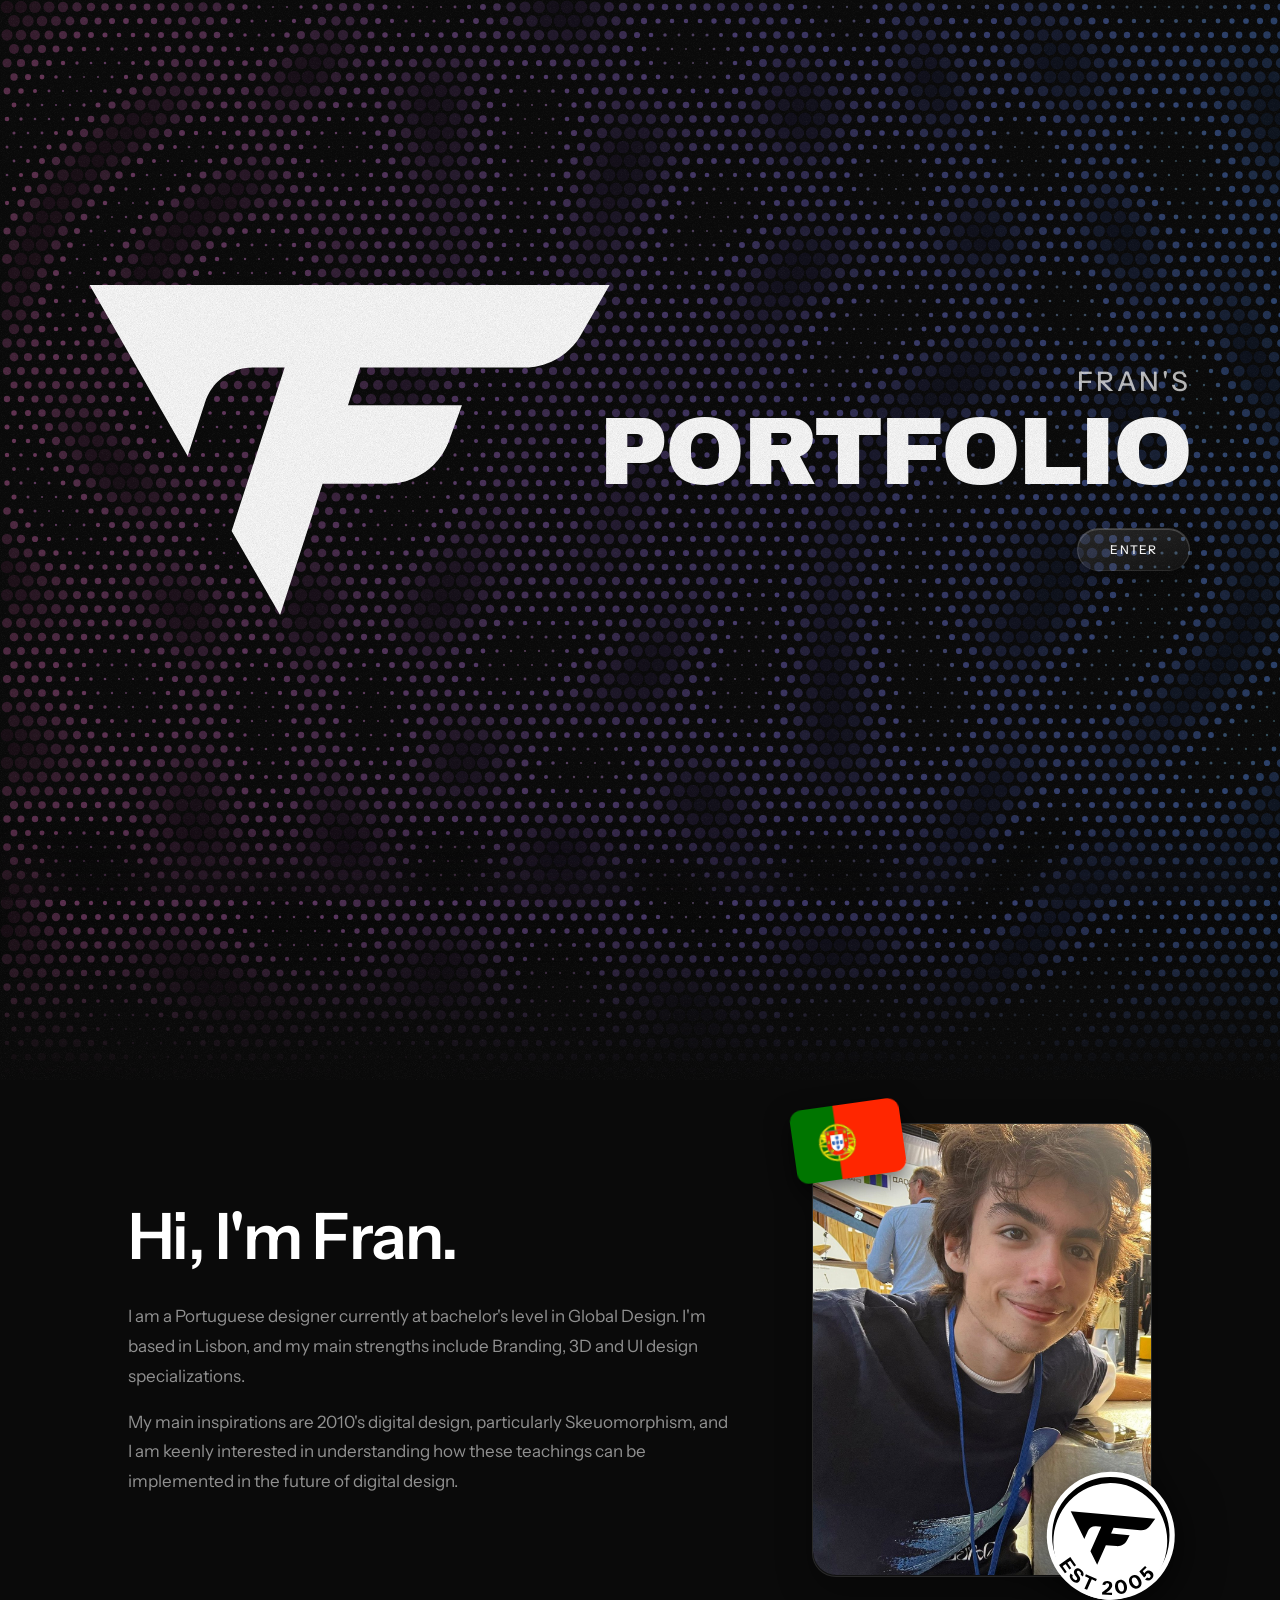
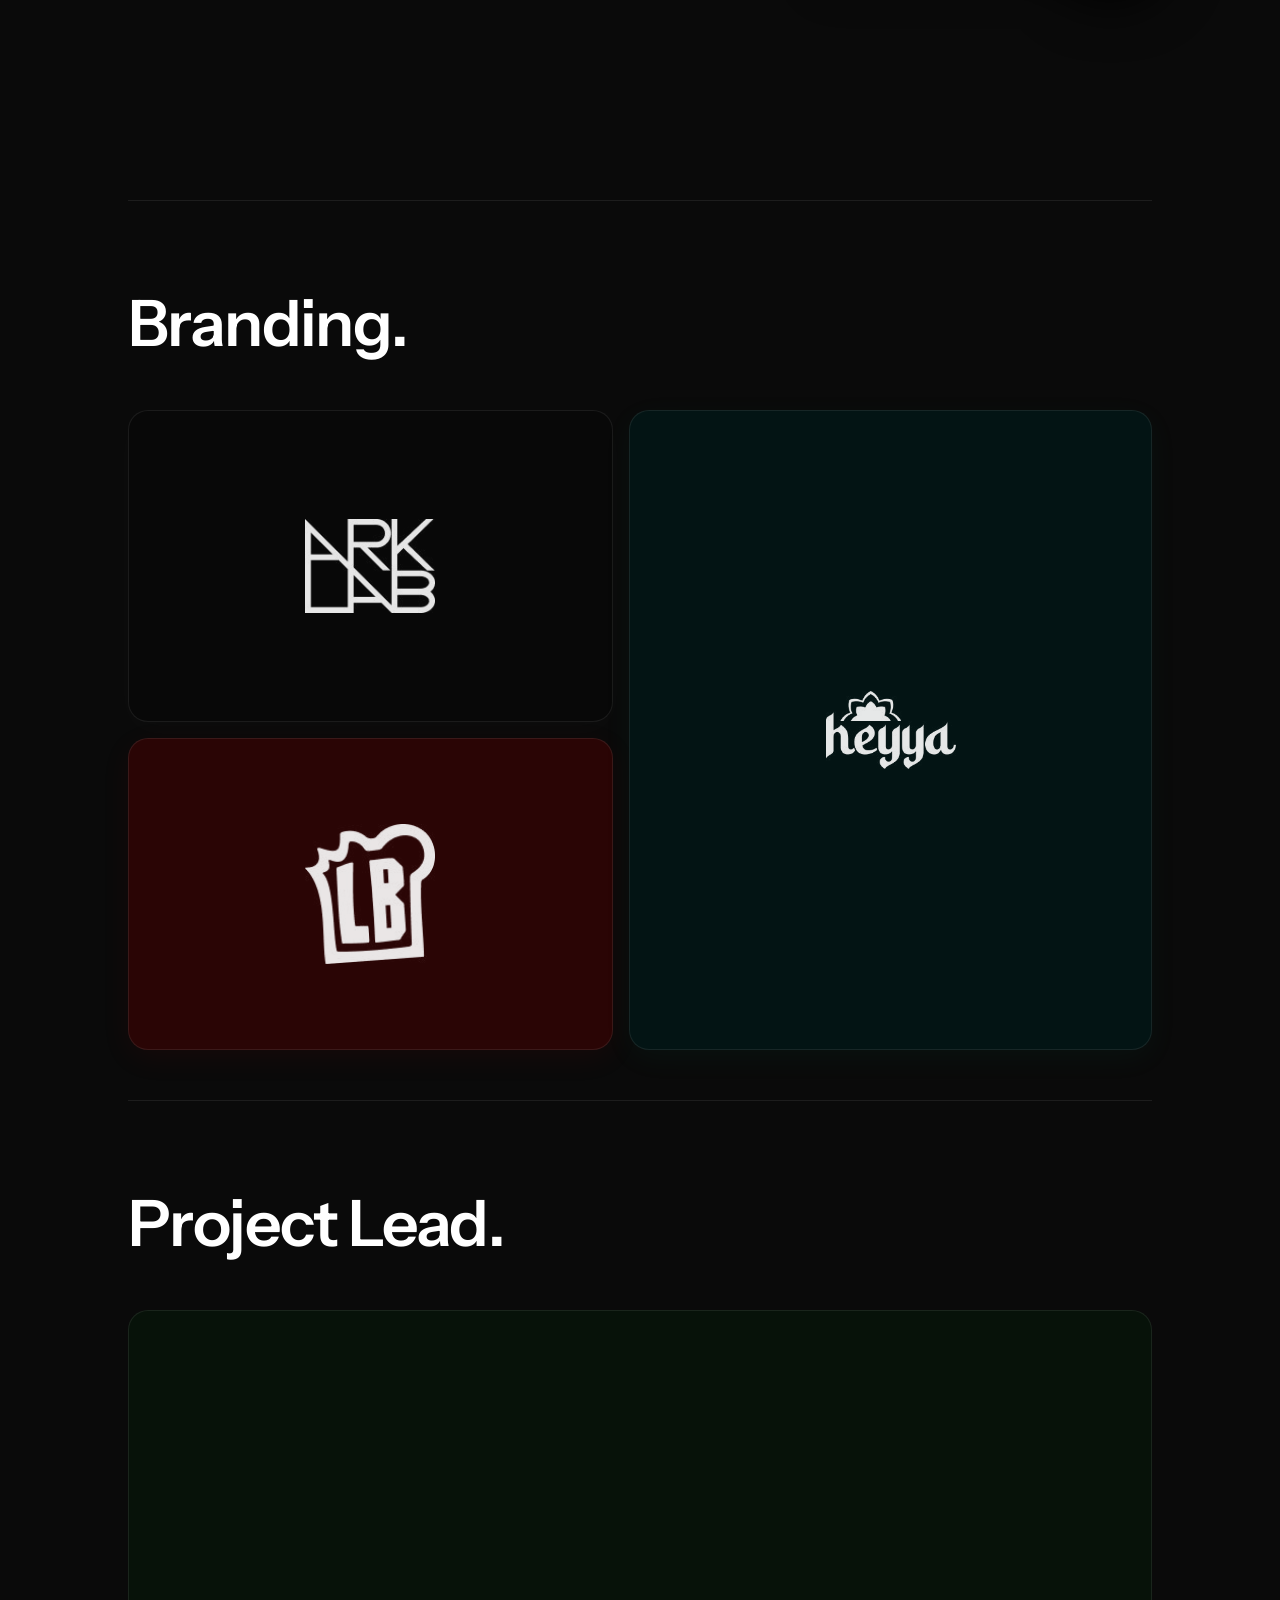
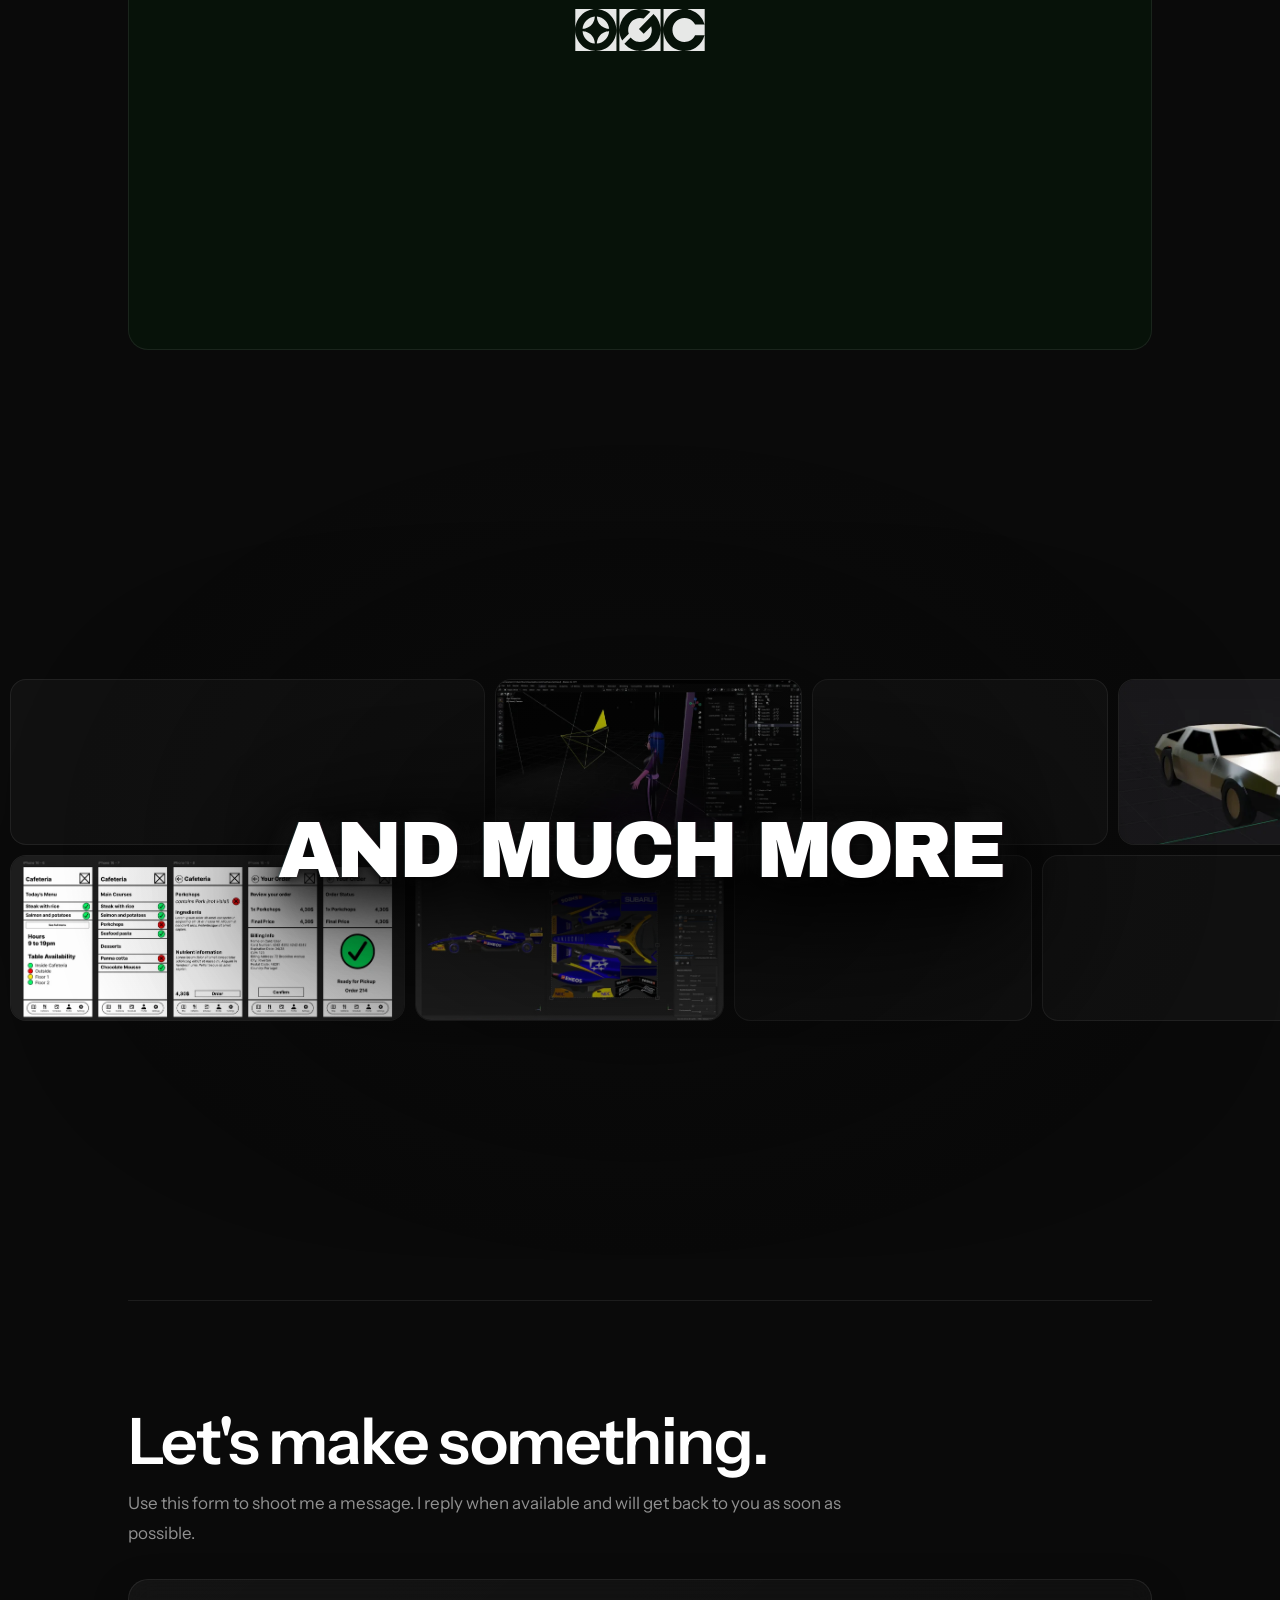
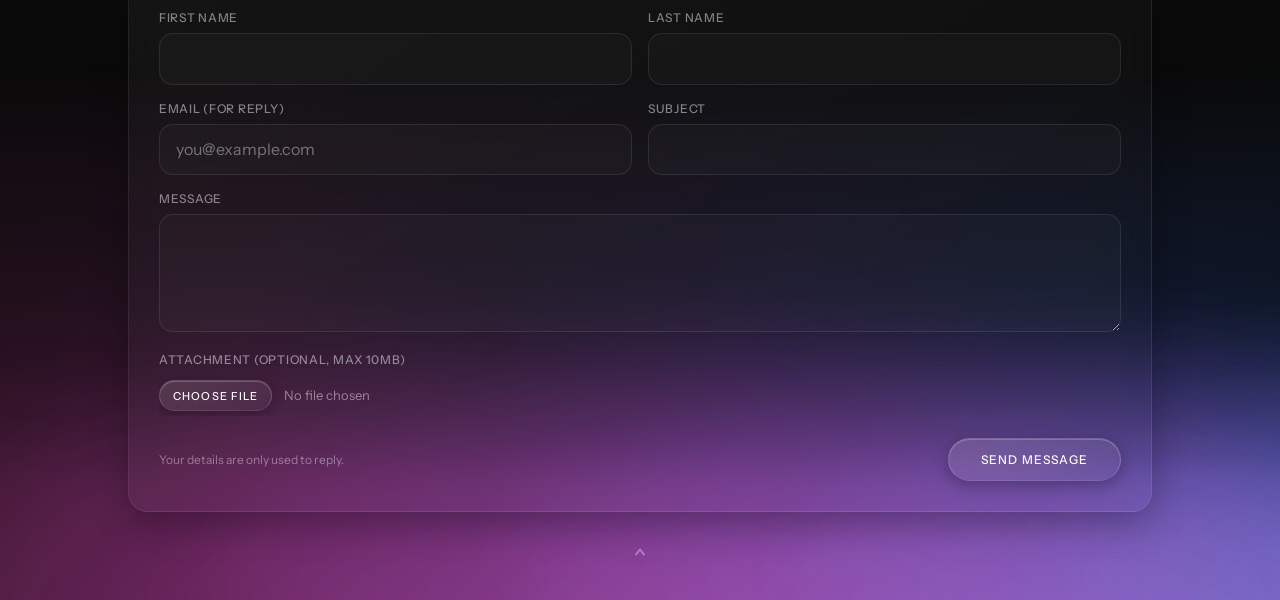
==== commit 333155f1: "Drive hero ripples from real pointer velocity rip.speed was never speed. It was the distance since t" ====
--- a/index.html
+++ b/index.html
@@ -1880,19 +1880,86 @@
 
 // ── Ripple trail system ──
 const ripples = [];
-let lastMX = -9999, lastMY = -9999;
+let lastMX = -9999, lastMY = -9999, lastMoveT = 0;
+// Distance carried over between events, so ripples land at even spacing along
+// the path rather than once per event — event frequency is not under our
+// control and varies with framerate and load.
+let pathAccum = 0;
+// Smoothed pointer velocity in px/s. Smoothed because a single sample is
+// noisy: the browser coalesces moves unevenly, so raw per-event velocity
+// spikes and dips through motion the hand experiences as constant.
+let smoothedSpeed = 0;
+
+const RIPPLE_SPACING = 22;   // px between ripples along the path
+const RIPPLE_MAX = 20;
+const SPEED_REF = 1500;      // px/s that counts as a brisk flick
+const SPEED_EMA = 0.25;      // higher = more responsive, more jittery
+const IDLE_GAP_MS = 120;     // longer than this and the gesture has restarted
+
+function spawnRipple(x, y, speed01) {
+  ripples.push({ x, y, born: performance.now(), strength: speed01 });
+  if (ripples.length > RIPPLE_MAX) ripples.shift();
+}
 
 landingSurface.addEventListener('pointermove', e => {
   if (reduceLandingMotion || e.pointerType === 'touch') return;
   const rect = landingSurface.getBoundingClientRect();
-  const mx = e.clientX - rect.left;
-  const my = e.clientY - rect.top;
-  const dx = mx - lastMX, dy = my - lastMY;
-  const speed = Math.sqrt(dx * dx + dy * dy);
-  if (speed > 12 || lastMX === -9999) {
-    ripples.push({ x: mx, y: my, born: performance.now(), speed: Math.min(speed, 60) });
-    lastMX = mx; lastMY = my;
-    if (ripples.length > 16) ripples.shift();
+  // Coalesced events are the intermediate positions the browser merged into
+  // this one. Using them is what makes a fast flick leave a continuous trail
+  // instead of a few isolated blobs wherever the events happened to land.
+  let points = e.getCoalescedEvents ? e.getCoalescedEvents() : [e];
+  // The list is empty for untrusted events and in some browser edge cases;
+  // without this fall-back the handler would silently stop spawning anything.
+  if (!points.length) points = [e];
+
+  for (let i = 0; i < points.length; i++) {
+    const p = points[i];
+    const mx = p.clientX - rect.left;
+    const my = p.clientY - rect.top;
+    const now = p.timeStamp;
+
+    if (lastMX === -9999) {
+      lastMX = mx; lastMY = my; lastMoveT = now;
+      continue;
+    }
+
+    const dx = mx - lastMX;
+    const dy = my - lastMY;
+    const dist = Math.sqrt(dx * dx + dy * dy);
+    const dt = now - lastMoveT;
+
+    // A pause means the next movement is a new gesture, not a continuation —
+    // without this, resuming slowly would inherit the old velocity for a frame.
+    if (dt > IDLE_GAP_MS) {
+      smoothedSpeed = 0;
+      pathAccum = 0;
+      lastMX = mx; lastMY = my; lastMoveT = now;
+      continue;
+    }
+
+    if (dt > 0) {
+      const instant = (dist / dt) * 1000;
+      smoothedSpeed += (instant - smoothedSpeed) * SPEED_EMA;
+    }
+
+    pathAccum += dist;
+    if (pathAccum >= RIPPLE_SPACING && dist > 0) {
+      // Cap the per-event burst so a huge jump (tab refocus, pointer warp)
+      // cannot dump dozens of ripples at once.
+      const n = Math.min(4, Math.floor(pathAccum / RIPPLE_SPACING));
+      const strength = Math.min(1, smoothedSpeed / SPEED_REF);
+      for (let k = 1; k <= n; k++) {
+        const f = k / n;
+        spawnRipple(lastMX + dx * f, lastMY + dy * f, strength);
+      }
+      // Carry the remainder rather than zeroing it. Zeroing quantises spacing
+      // to whole event steps — a 20px-per-event drag spawned one ripple every
+      // 40px instead of every 22 — so the trail's density tracked event rate
+      // rather than distance, which is the jitter this rewrite exists to fix.
+      pathAccum -= n * RIPPLE_SPACING;
+    }
+
+    lastMX = mx; lastMY = my; lastMoveT = now;
   }
 }, { passive: true });
 
@@ -2044,7 +2111,10 @@
     const rdy = cy - rip.y;
     const dotDist = Math.sqrt(rdx * rdx + rdy * rdy);
     const lifeFade = Math.max(0, 1 - age / (lifeMs / 1000));
-    const intensity = (rip.speed / 60) * 0.7 + 0.3;
+    // strength is normalised pointer velocity (0..1), not raw distance as
+    // before — so a slow drag and a fast flick over the same span now read
+    // differently, which is the point.
+    const intensity = rip.strength * 0.7 + 0.3;
     let rippleSum = 0;
     for (let ring = 0; ring < 3; ring++) {
       const ringDelay = ring * 0.18;
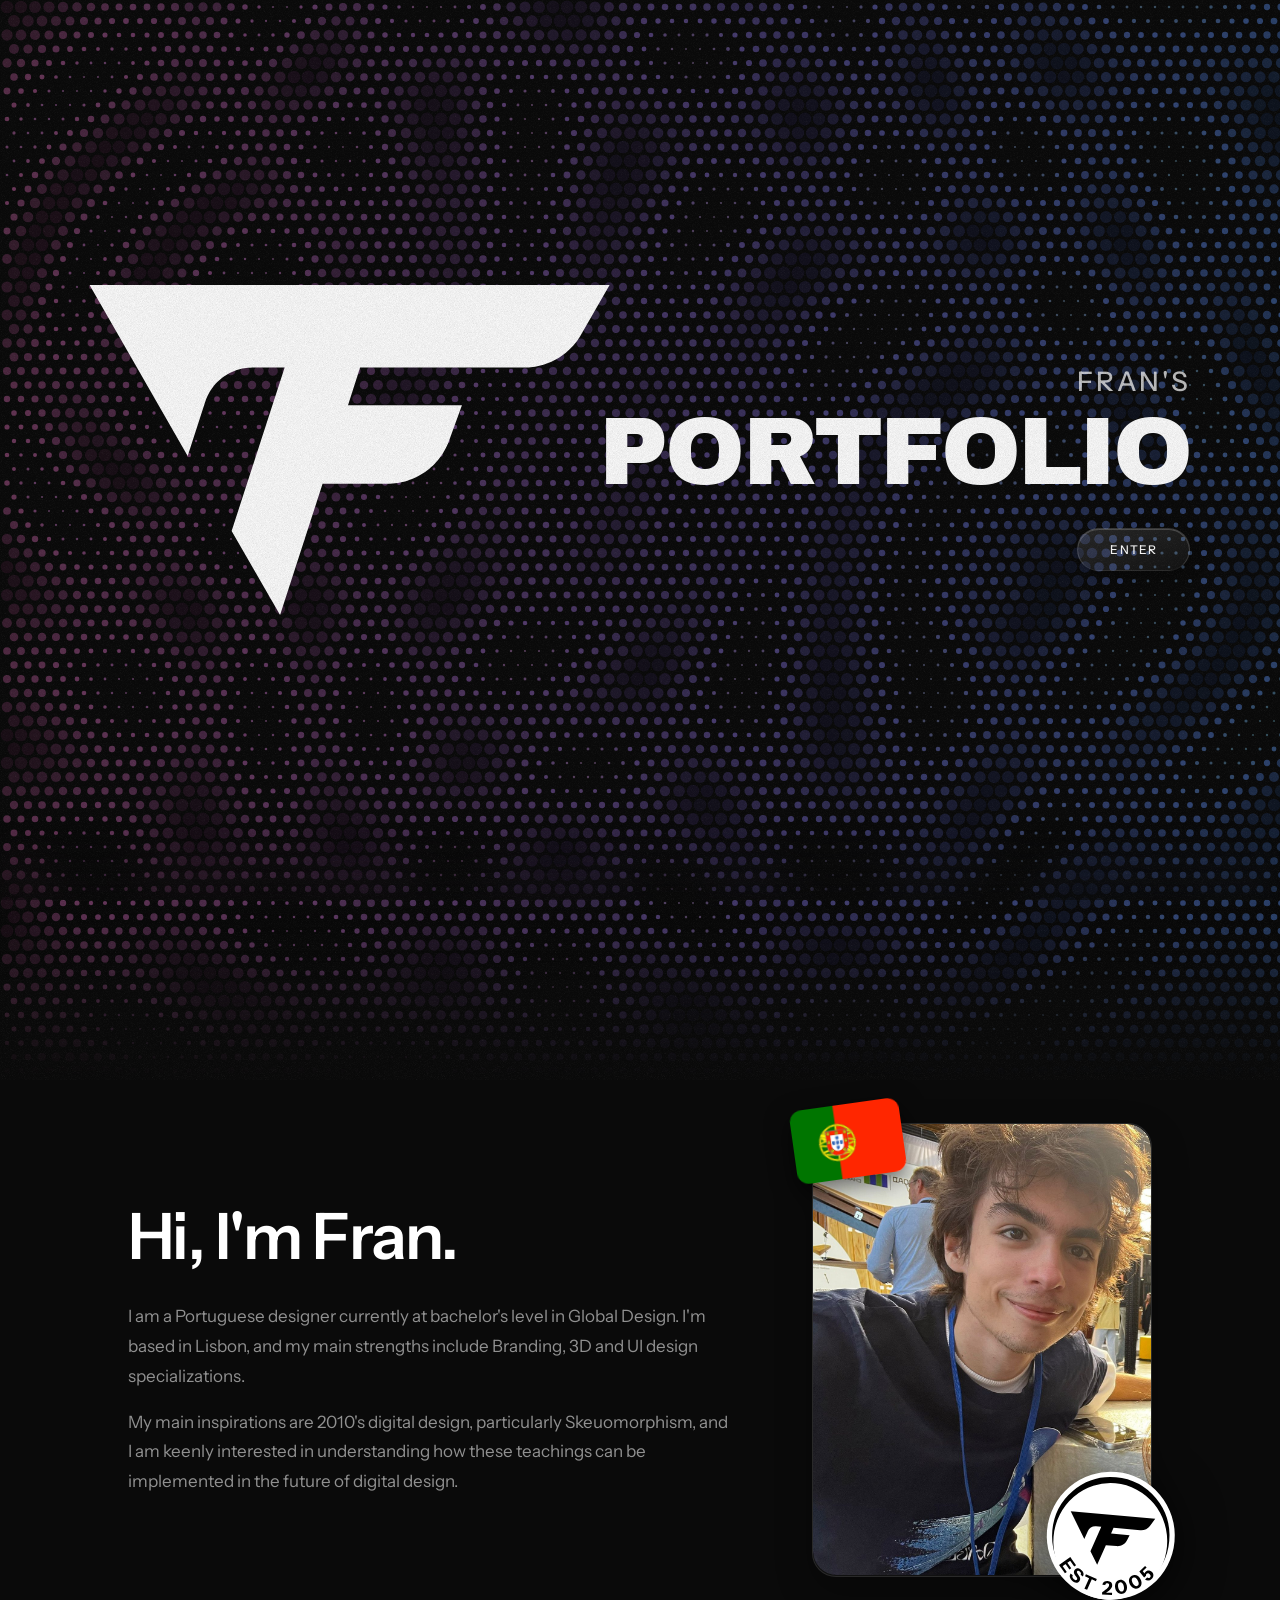
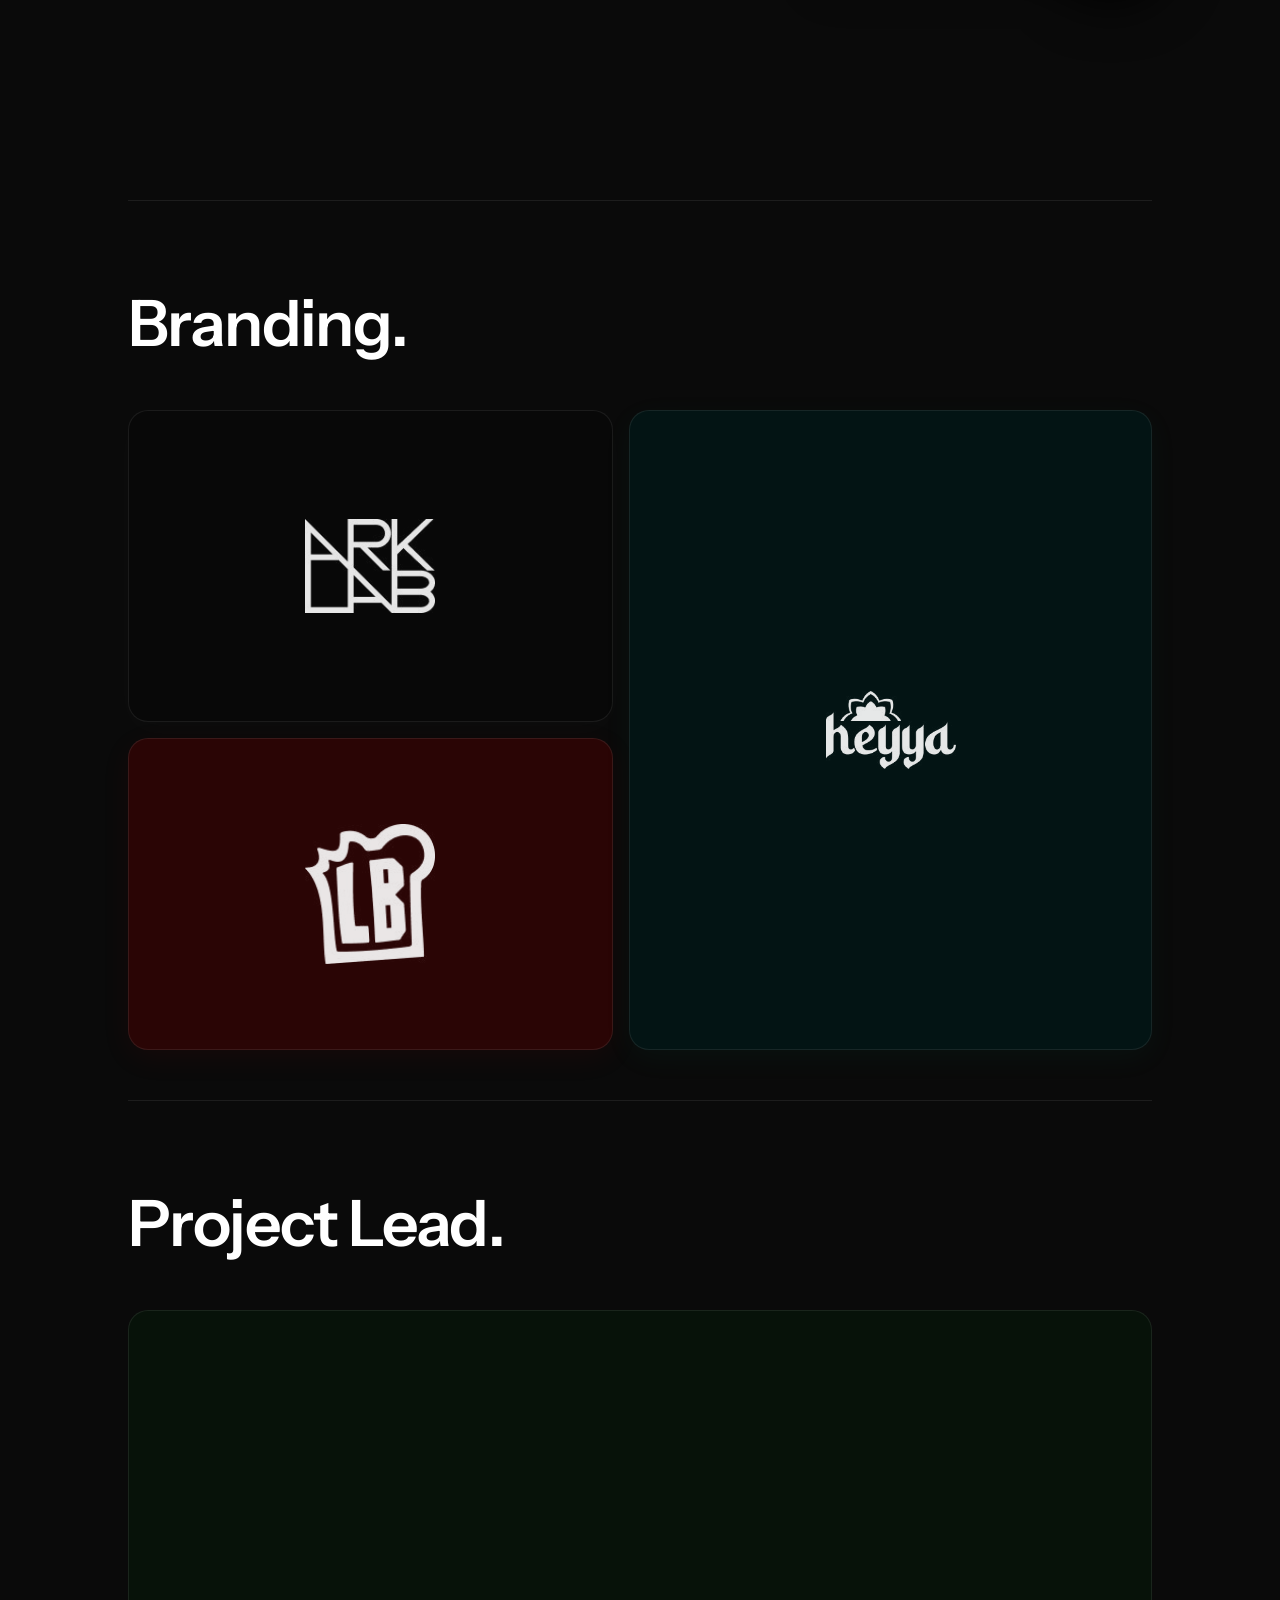
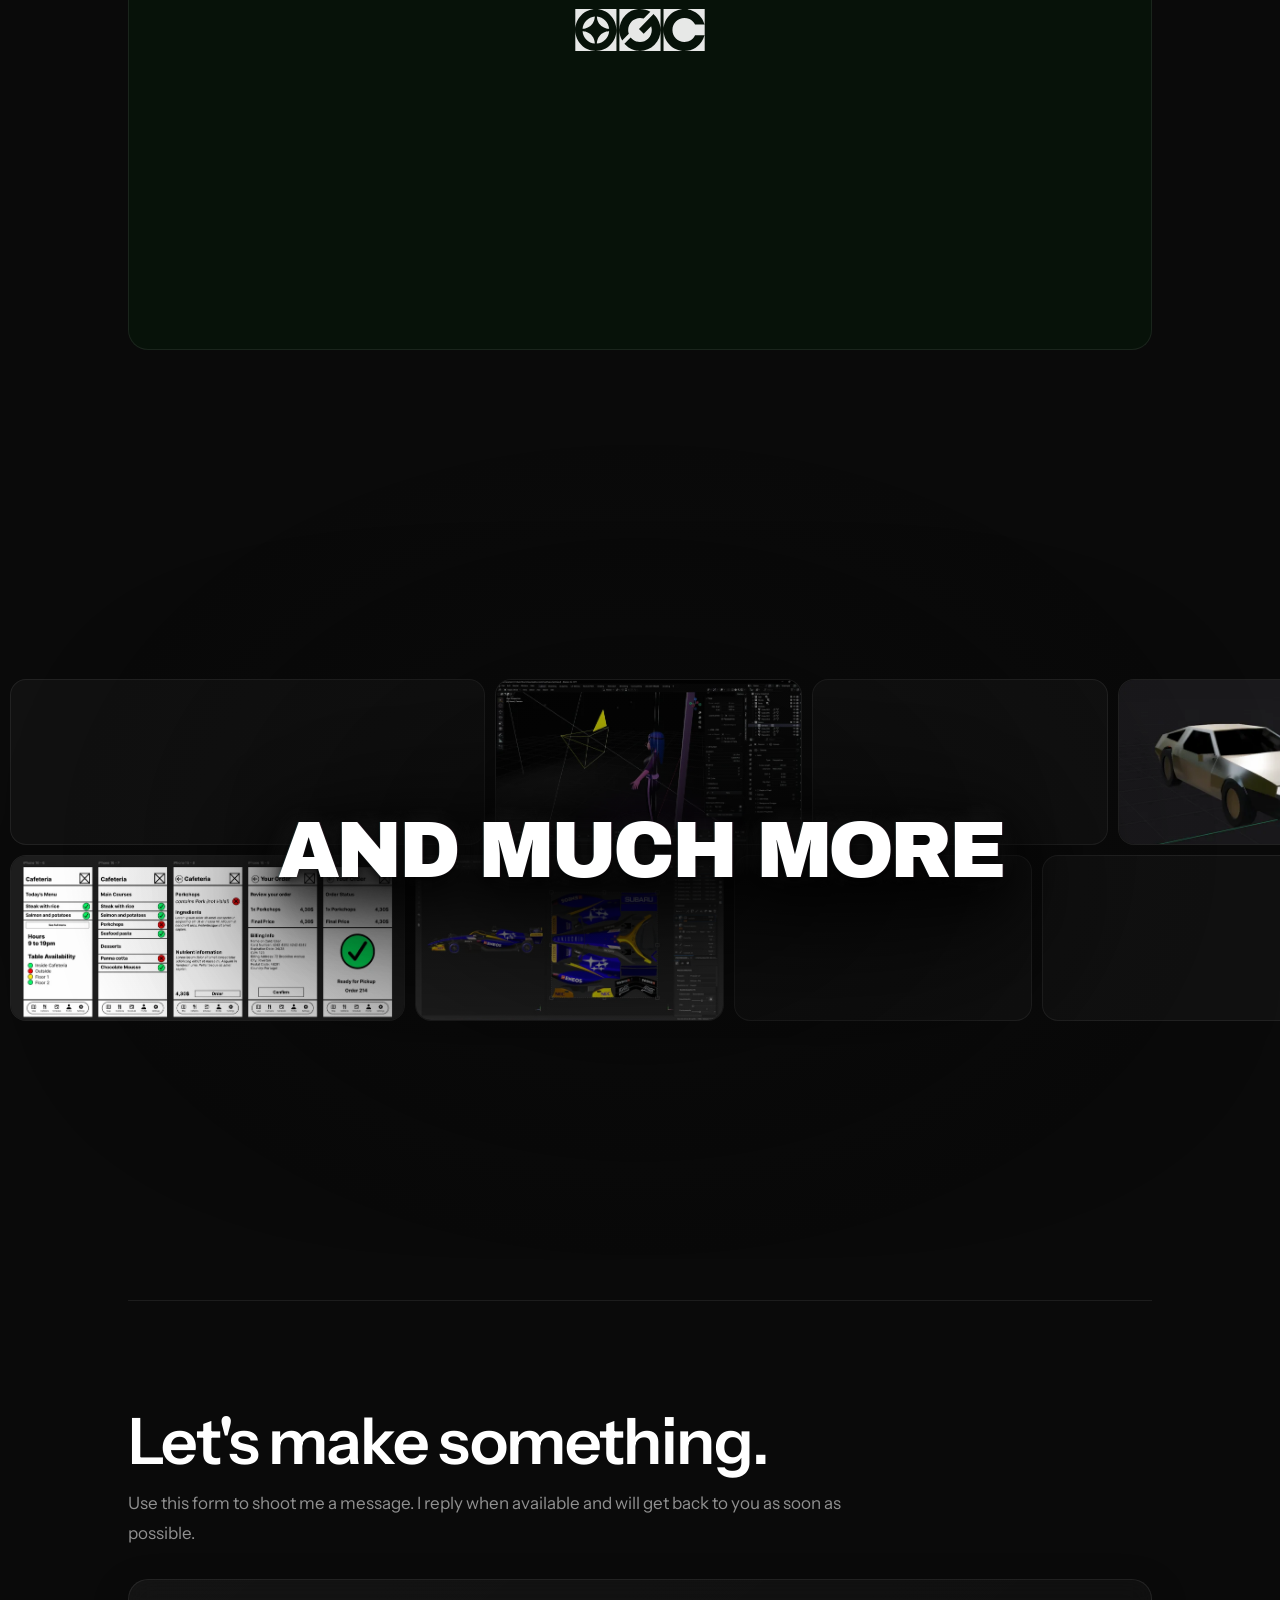
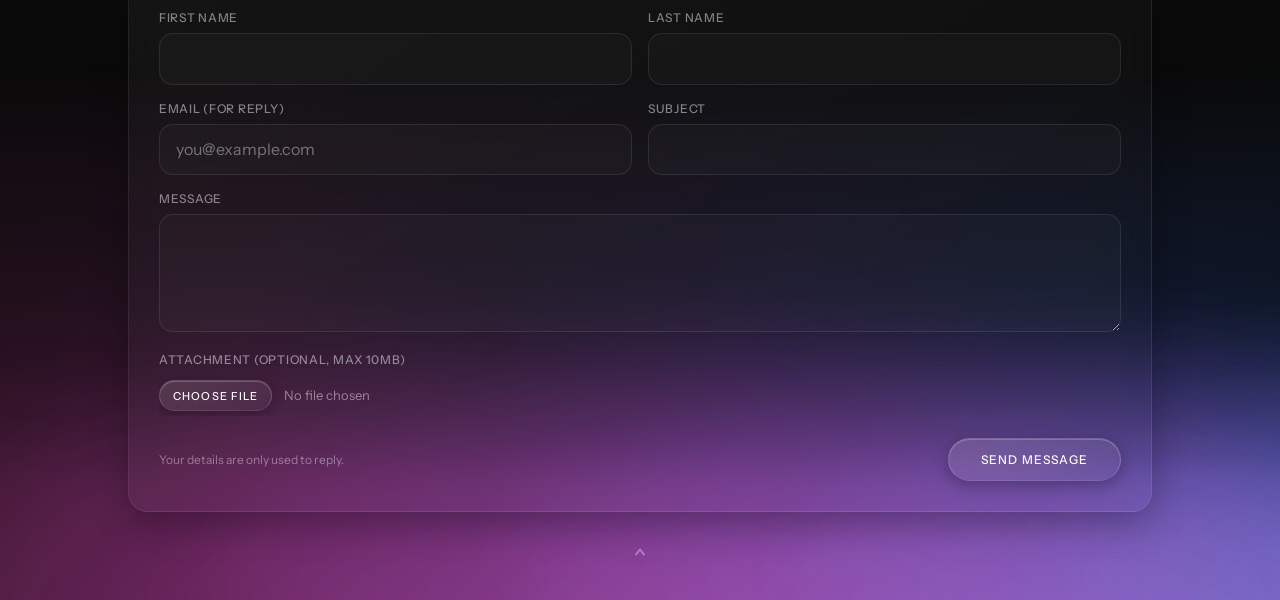
==== commit 8ee9cc59: "Let fast-flick ripples actually grow Fast movement produced tiny ripples and slow movement large one" ====
--- a/index.html
+++ b/index.html
@@ -1890,8 +1890,15 @@
 // spikes and dips through motion the hand experiences as constant.
 let smoothedSpeed = 0;
 
-const RIPPLE_SPACING = 22;   // px between ripples along the path
-const RIPPLE_MAX = 20;
+// Spacing scales with speed. At a fixed 22px a fast sweep spawned ~128
+// ripples/second into the pool below, so the FIFO evicted each one about
+// 150ms in — against the 2200ms it needs to expand fully. Fast movement
+// produced tiny ripples and slow movement large ones, precisely backwards.
+// Widening the spacing as speed rises keeps the spawn rate low enough that
+// each ripple survives long enough to actually grow.
+const RIPPLE_SPACING_MIN = 22;
+const RIPPLE_SPACING_MAX = 180;
+const RIPPLE_MAX = 24;
 const SPEED_REF = 1500;      // px/s that counts as a brisk flick
 const SPEED_EMA = 0.25;      // higher = more responsive, more jittery
 const IDLE_GAP_MS = 120;     // longer than this and the gesture has restarted
@@ -1942,12 +1949,19 @@
       smoothedSpeed += (instant - smoothedSpeed) * SPEED_EMA;
     }
 
+    const strength = Math.min(1, smoothedSpeed / SPEED_REF);
+    // Quadratic, not linear. Linear widened the gaps too early — a gentle
+    // 300px/s drag already sat at 55px spacing and lost the fine trail that
+    // slow movement is supposed to leave. Squaring keeps the low end near the
+    // minimum and saves the widening for speeds that actually need it.
+    const spacing = RIPPLE_SPACING_MIN +
+      (RIPPLE_SPACING_MAX - RIPPLE_SPACING_MIN) * strength * strength;
+
     pathAccum += dist;
-    if (pathAccum >= RIPPLE_SPACING && dist > 0) {
+    if (pathAccum >= spacing && dist > 0) {
       // Cap the per-event burst so a huge jump (tab refocus, pointer warp)
       // cannot dump dozens of ripples at once.
-      const n = Math.min(4, Math.floor(pathAccum / RIPPLE_SPACING));
-      const strength = Math.min(1, smoothedSpeed / SPEED_REF);
+      const n = Math.min(4, Math.floor(pathAccum / spacing));
       for (let k = 1; k <= n; k++) {
         const f = k / n;
         spawnRipple(lastMX + dx * f, lastMY + dy * f, strength);
@@ -1956,7 +1970,7 @@
       // to whole event steps — a 20px-per-event drag spawned one ripple every
       // 40px instead of every 22 — so the trail's density tracked event rate
       // rather than distance, which is the jitter this rewrite exists to fix.
-      pathAccum -= n * RIPPLE_SPACING;
+      pathAccum -= n * spacing;
     }
 
     lastMX = mx; lastMY = my; lastMoveT = now;
@@ -2103,7 +2117,6 @@
   let depth = Math.max(0, Math.min(1, combined + pulse));
   let alphaBoost = 0;
   const lifeMs = 2200;
-  const expandSpeed = 260;
   for (const rip of ripples) {
     const age = (nowMs - rip.born) / 1000;
     if (age > lifeMs / 1000) continue;
@@ -2115,6 +2128,10 @@
     // before — so a slow drag and a fast flick over the same span now read
     // differently, which is the point.
     const intensity = rip.strength * 0.7 + 0.3;
+    // Per-ripple rather than a shared constant: a fast flick's front travels
+    // outward quicker, so it covers ground while it is still young. Reinforces
+    // the wider spacing above — fast gestures give fewer, larger ripples.
+    const expandSpeed = 260 + rip.strength * 240;
     let rippleSum = 0;
     for (let ring = 0; ring < 3; ring++) {
       const ringDelay = ring * 0.18;
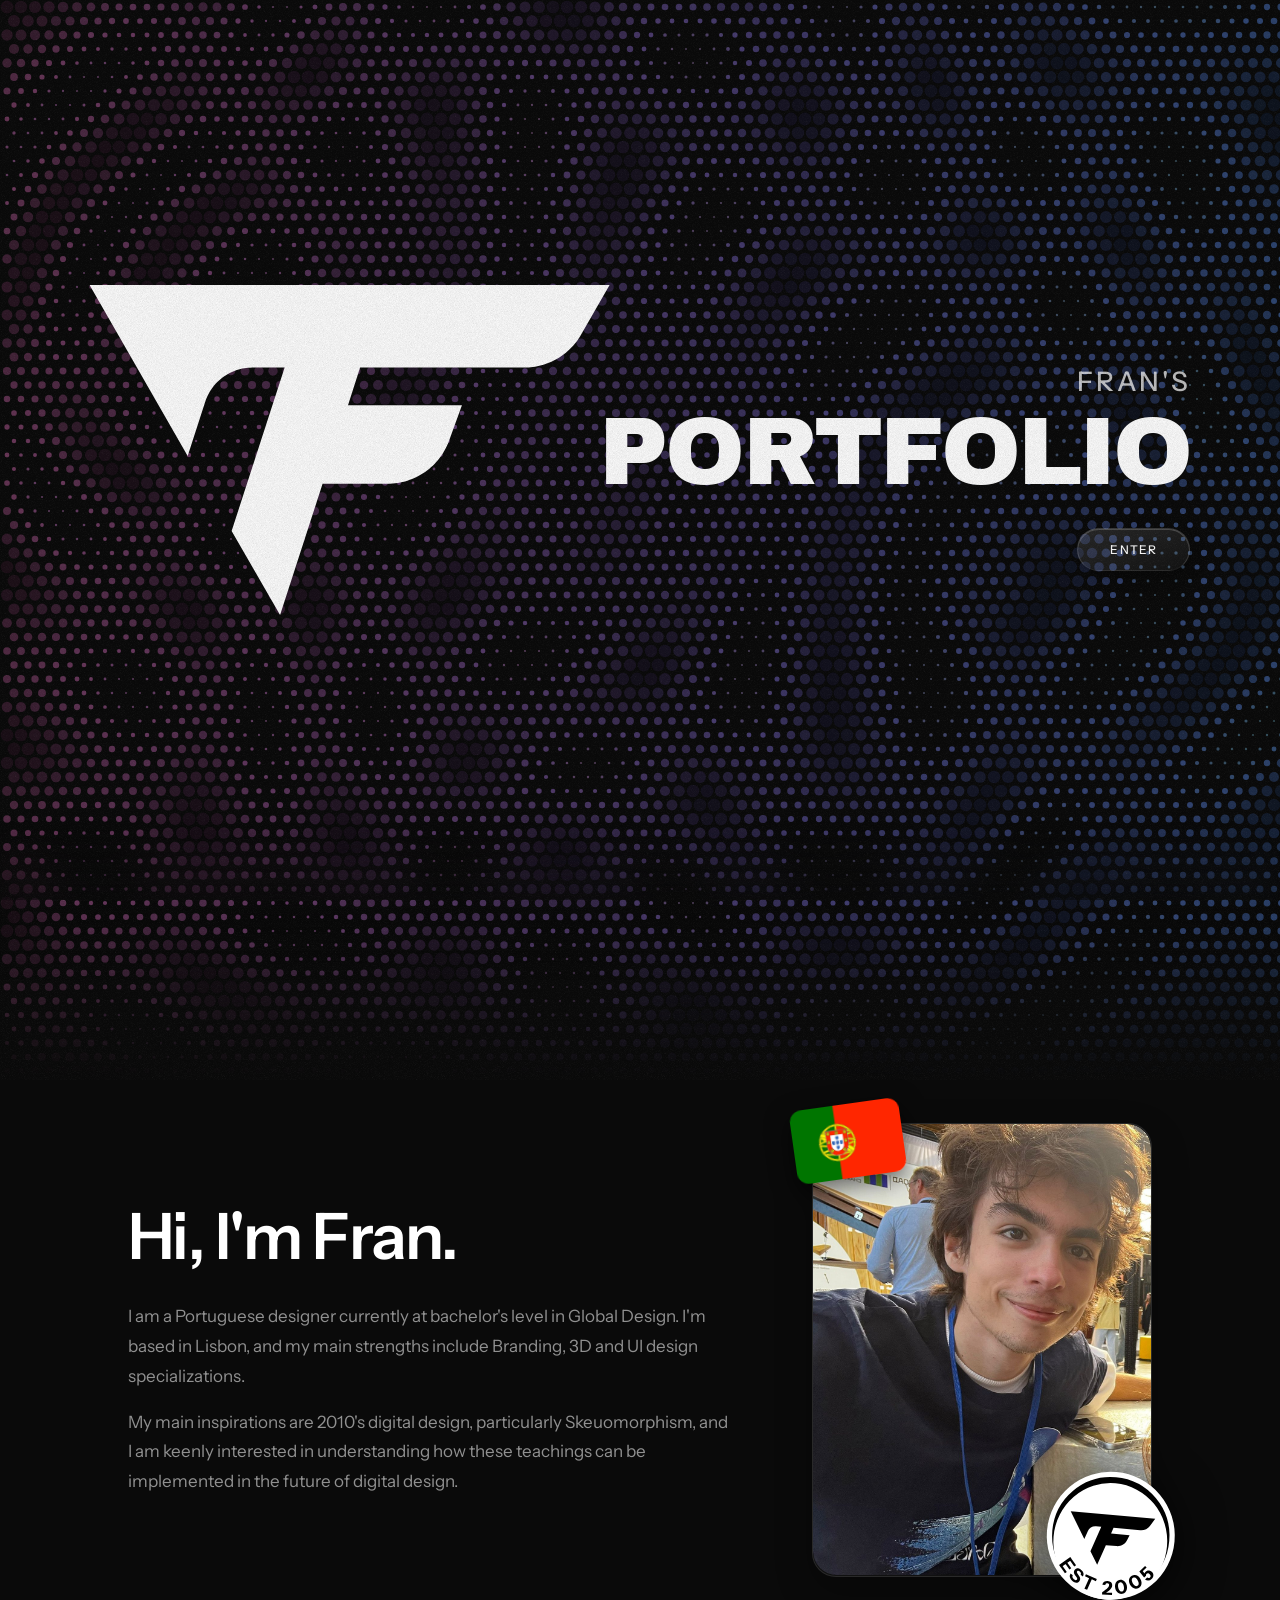
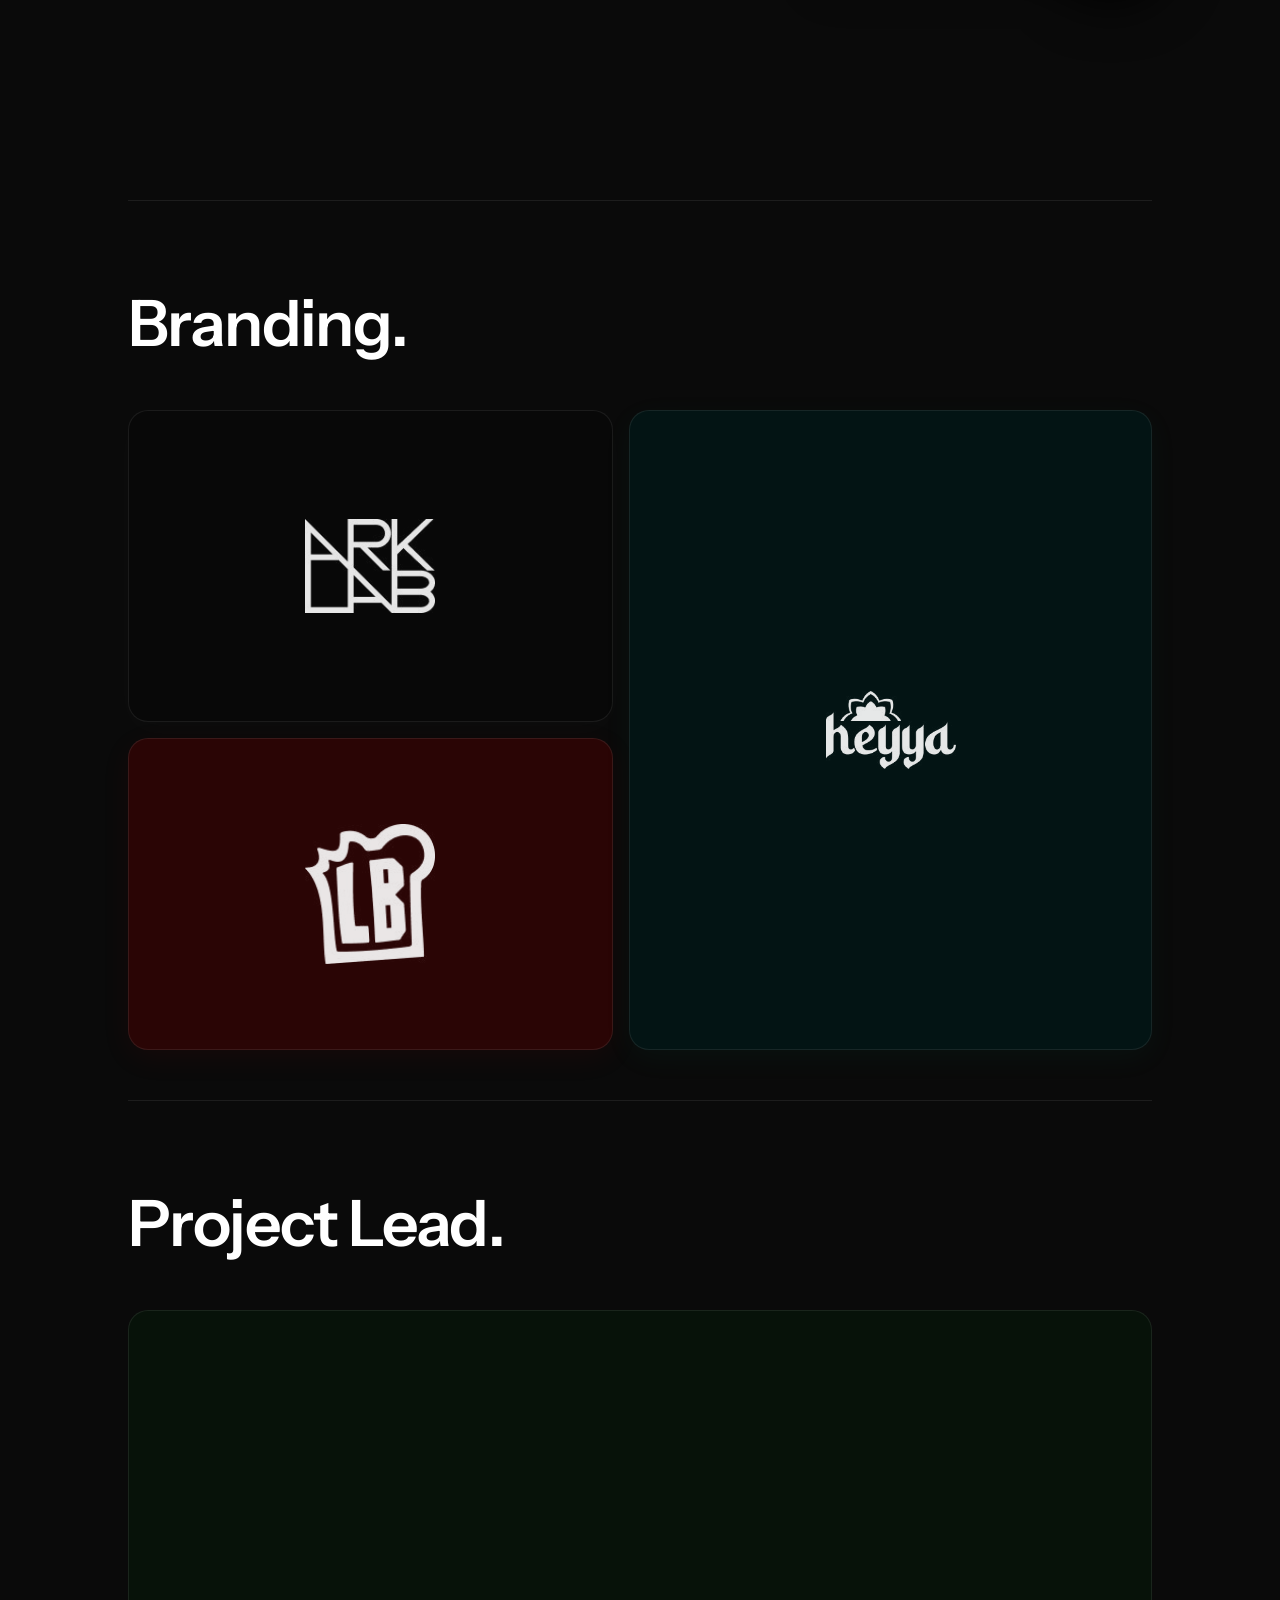
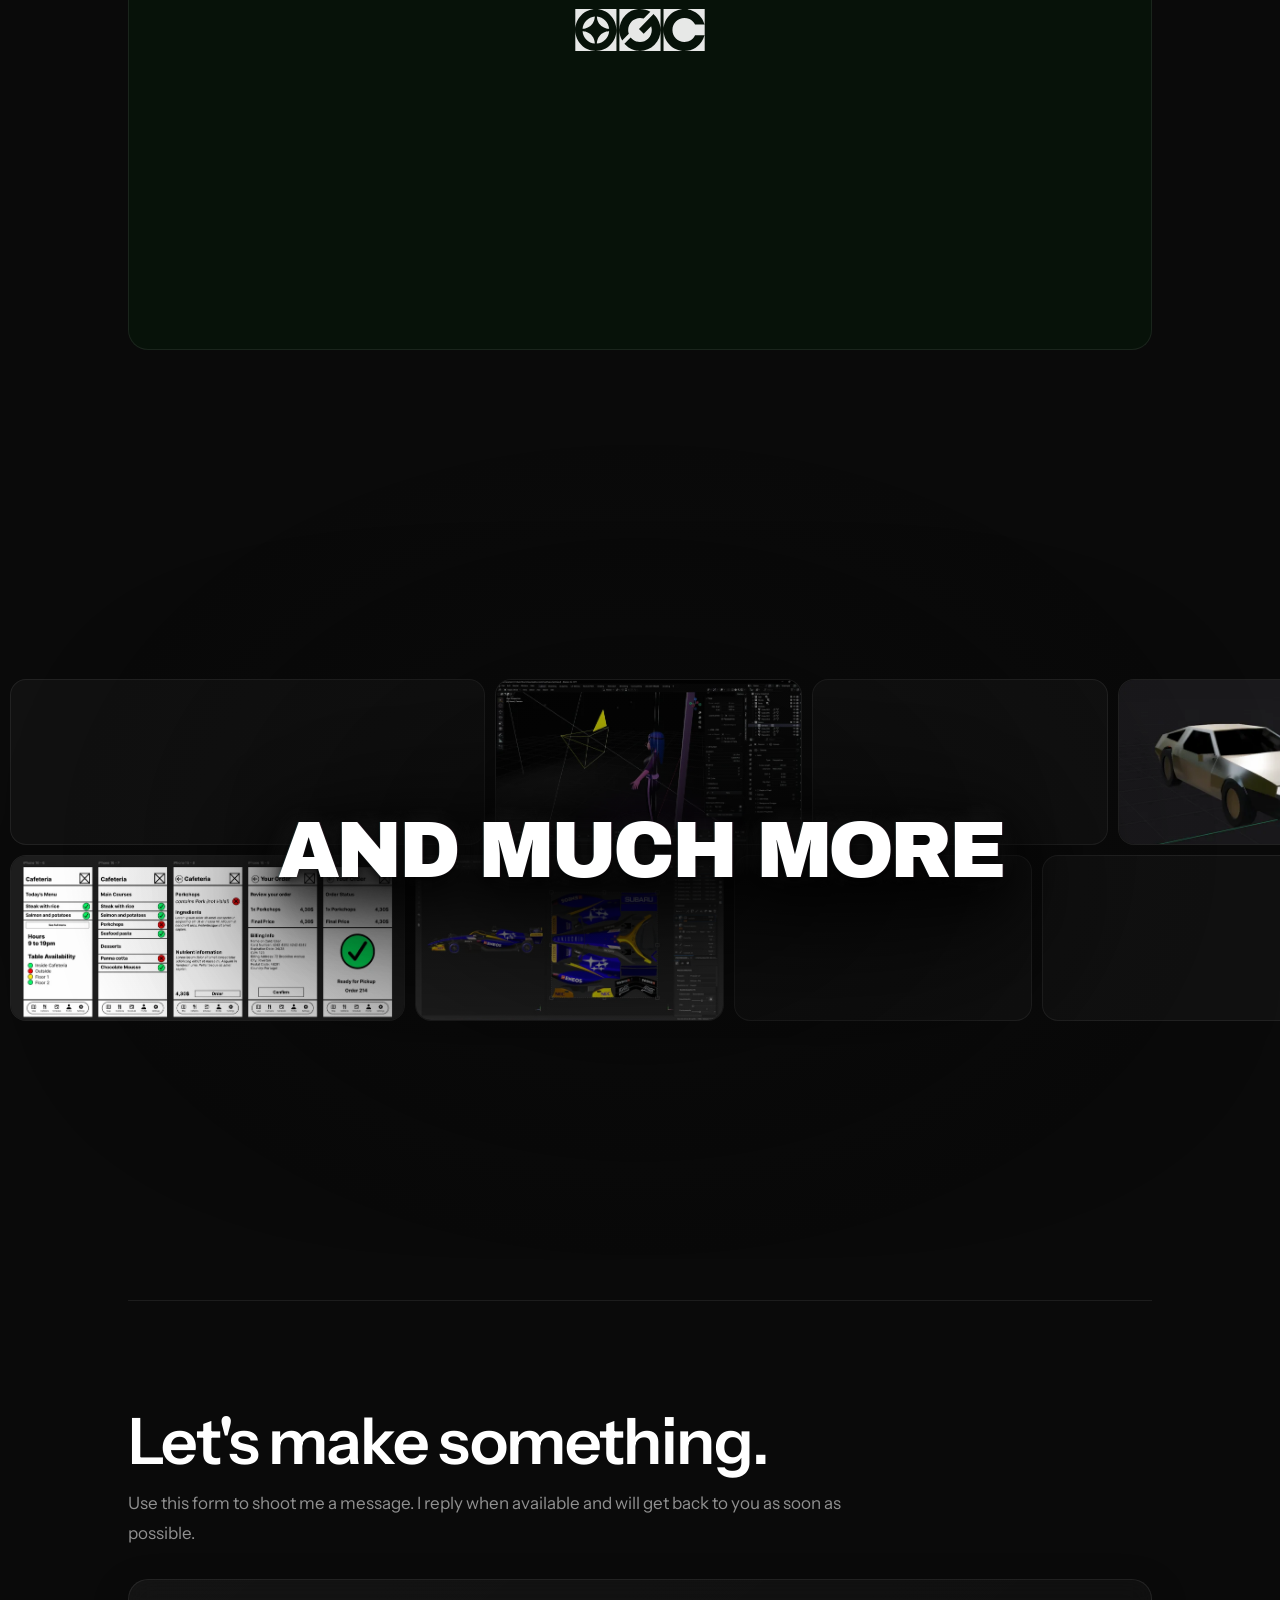
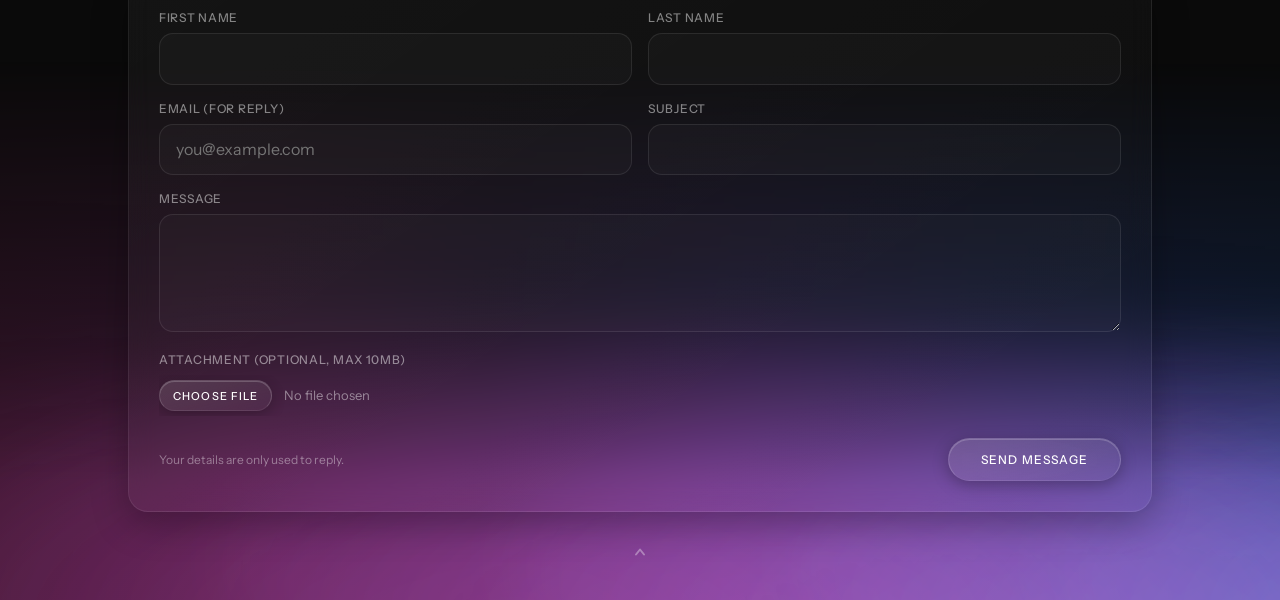
==== commit e038acc1: "Restore the trail: widen the pool instead of the spacing Last commit fixed fast ripples being evicte" ====
--- a/index.html
+++ b/index.html
@@ -1897,8 +1897,13 @@
 // Widening the spacing as speed rises keeps the spawn rate low enough that
 // each ripple survives long enough to actually grow.
 const RIPPLE_SPACING_MIN = 22;
-const RIPPLE_SPACING_MAX = 180;
-const RIPPLE_MAX = 24;
+// 180 kept ripples alive but left a fast flick too sparse to read as a trail.
+// The real constraint was never spacing, it was the pool: at 24 slots a fast
+// sweep evicted its own ripples within ~150ms. A full pool measured 2.2ms of
+// a 33ms frame, so the budget was there all along — spend it on slots and the
+// spacing can stay tight enough to look continuous.
+const RIPPLE_SPACING_MAX = 85;
+const RIPPLE_MAX = 72;
 const SPEED_REF = 1500;      // px/s that counts as a brisk flick
 const SPEED_EMA = 0.25;      // higher = more responsive, more jittery
 const IDLE_GAP_MS = 120;     // longer than this and the gesture has restarted
